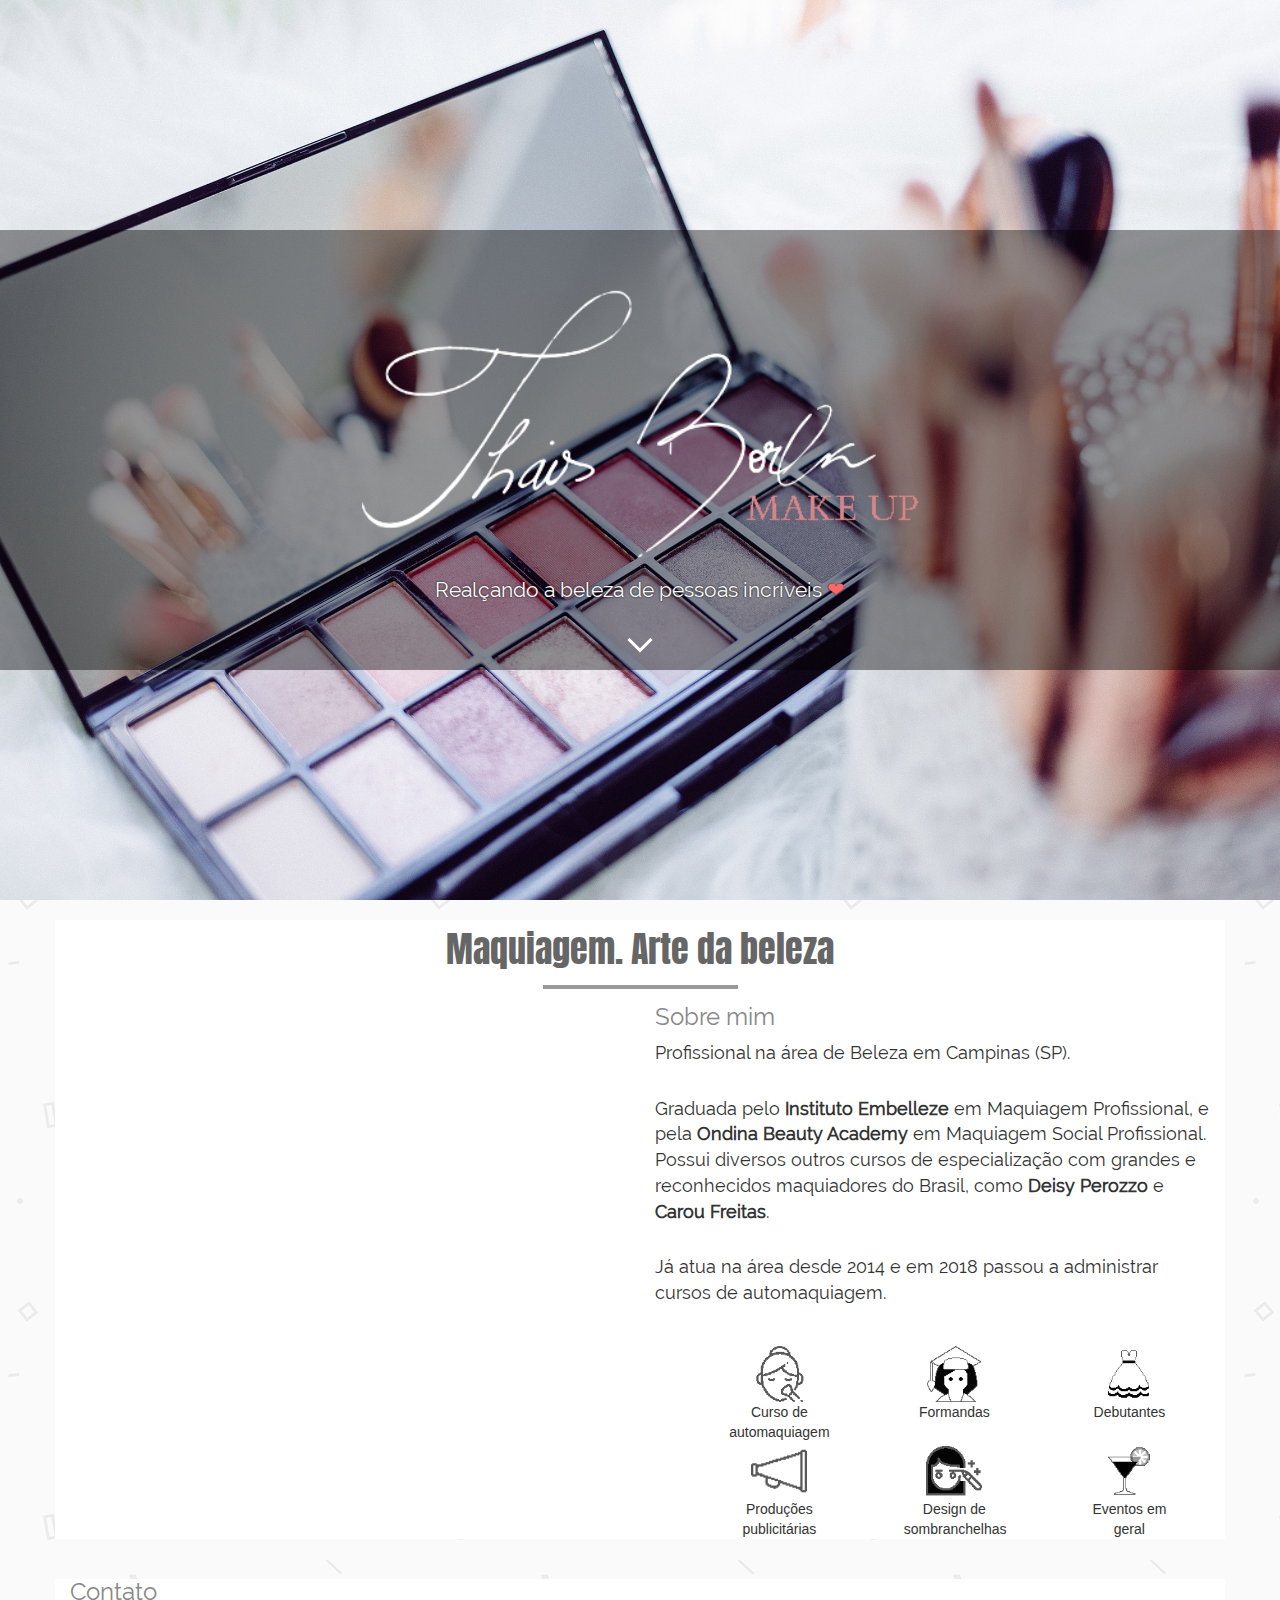
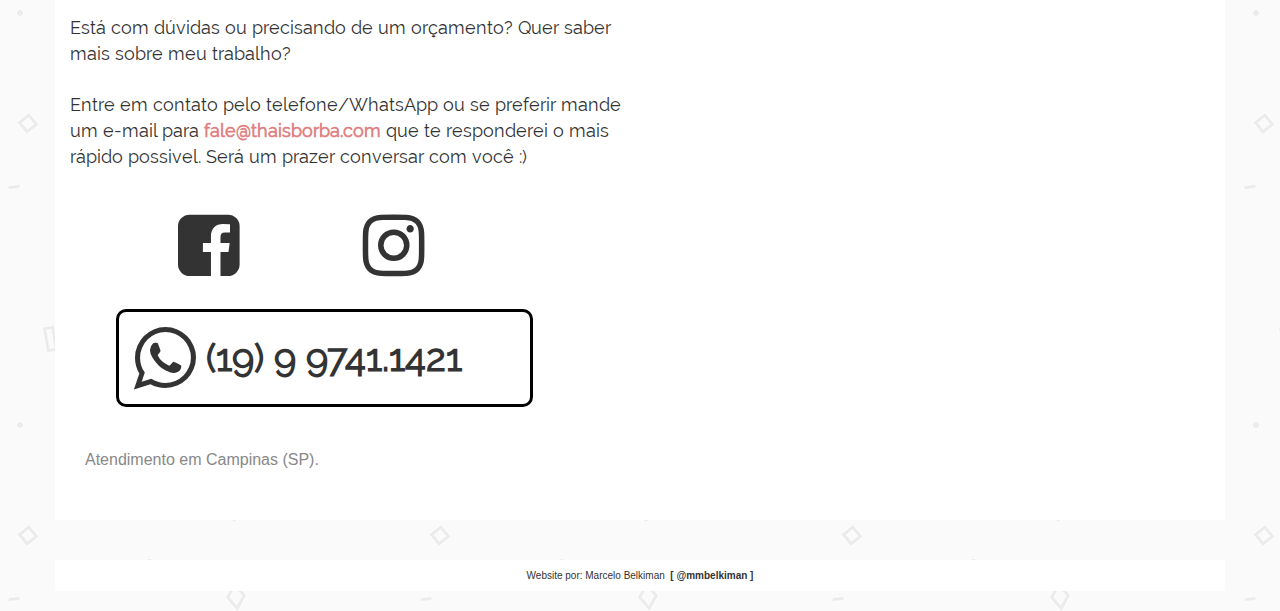
==== index.html @ b633aafc "update links" ====
<!DOCTYPE html>
<html>

<head>
    <title>Thais Borba Maquiadora Campinas</title>
    <meta charset="utf-8">
    <meta name="viewport" content="width=device-width, initial-scale=1">
    <meta name="description" content="Maquiadora profissional na região de Campinas(SP). Maquiagem de formandos, debutantes, publicidade, artísticas, festas">
    <meta name="keywords" content="Maquiagem, Maquiadora,Campinas,noivas, formandos, debutantes, publicidade, artísticas, festas, cinema, teatro, São Paulo, RMC">
    <meta name="robots" content="index, follow">
    <meta property='og:title' content='>Thais Borba Maquiadora Campinas' />
    <meta property='og:description' content='Maquiadora profissional na região de Campinas(SP). Maquiagem de formandos, debutantes, publicidade, artísticas, festas'>
    <meta property='og:url' content='http://thaisborba.com' />
    <meta property='og:image' content='http://thaisborba.com/logo-small.png' />
    <meta property='og:type' content='website' />
    <meta property='og:site_name' content='Thais Borba Maquiadora Campinas' />
    <meta property="fb:app_id" content="117677852180844" />
    <meta name="theme-color" content="#e08283">

    <!-- JS -->
    <script type="text/javascript" src="js/jquery.min.js"></script>
    <script type="text/javascript" src="js/bootstrap.min.js"></script>
    <script type="text/javascript" src="js/control-cookies.js"></script>
    <script type="text/javascript" src="js/language.js"></script>
    <script type="text/javascript" src="js/my.js"></script>
    <script type="text/javascript" src="js/analytics.js"></script>
    <script src="https://cdn.lightwidget.com/widgets/lightwidget.js"></script>

    <!-- CSS -->
    <link href="css/pingendo.css" rel="stylesheet" type="text/css">
    <link href="css/font-awesome.min.css" rel="stylesheet" type="text/css">
    <link href="css/bootstrap.min.css" rel="stylesheet" type="text/css">
    <link href="css/my.css" rel="stylesheet" type="text/css">

    <!-- ICO -->
    <link rel="icon" type="image/png" href="ico.png" />

</head>

<body style="background-image: url(background.png)">
    <!-- COVER -->
    <div class="cover">
        <!-- COVER-IMAGE -->
        <div class="cover-image" style="background-image: url(cover.jpg);"></div>
        <div class="container-fluid" id="cover-top-container">
            <div class="row" id="cover-top-title">

                <h1 style="position: absolute; opacity: 0;">Thais Borba Maquiadora / Maquiagem profissional Campinas -
                    SP</h1>

                <!-- DESKTOP MODE -->
                <div class="col-md-12 hidden-sm hidden-xs text-center">
                    <img src="logo.png" height="320px" />
                    <p class="text-inverse">
                        <span id="cover-subtitle" class="cover-subtitle"></span> <span id="cover-heart" class="cover-heart"></span>
                    </p>
                    <div>
                        <img class="scroll-image" src="scroll.png" height="50px" />
                    </div>
                </div>

                <!-- MOBILE MODE -->
                <div class="col-sm-12 col-xm-12 hidden-md hidden-lg hidden-xl text-center" style="padding:0px">
                    <img src="logo-small.png" height="150px" />
                    <p class="text-inverse">
                        <span id="cover-subtitle-sm" class="cover-subtitle"></span> <span id="cover-heart-sm" class="cover-heart"></span>
                    </p>
                    <div>
                        <img class="scroll-image" src="scroll.png" height="50px" />
                    </div>
                </div>

            </div>
        </div>
    </div>
    <!-- END: COVER -->

    <!-- About -->
    <div class="section">
        <div class="container">
            <div class="row">
                <div class="col-md-12 text-center">
                    <h2 id="about-title"></h2>
                </div>
                <div class="col-md-5 "> </div>
                <div class="col-md-2 separator"> </div>

            </div>
            <div class="row">
                <div class="col-md-6">
                    <!--Instagram timeline -->
                    <iframe src="http://lightwidget.com/widgets/2fa28942802a57b2a730a4b574326d39.html" scrolling="no"
                        allowtransparency="true" class="lightwidget-widget" style="width:100%;border:0;overflow:hidden;"></iframe>
                </div>
                <div class="col-md-6">
                    <h3 id="about-subtitle"></h3>
                    <p class="about-content" id="about-content-1"></p>
                    </br>
                    <p class="about-content" id="about-content-2"></p>
                    </br>
                    <p class="about-content" id="about-content-3"></p>
                    <p class="about-content" id="about-content-4"></p>

                    <div class="icons-services col-md-12 col-xs-12 text-center" style="padding-top:30px;">
                        <div class="col-md-1  hidden-sm" col-xs-1></div>
                        <div class="col-md-3 col-xs-6">
                            <img src="icon-education.png" height="56px" />
                            </br> Curso de automaquiagem
                        </div>

                        <div class="col-md-1  hidden-sm"></div>
                        <div class="col-md-3 col-xs-6">
                            <img src="icon-student.png" height="56px" />
                            </br> Formandas
                        </div>

                        <div class="col-md-12 hidden-md hidden-lg hidden-xl" style="color:white; padding: 20px">.</div>

                        <div class="col-md-1  hidden-sm"></div>
                        <div class="col-md-3 col-xs-6">
                            <img src="icon-teen.png" height="56px" />
                            </br> Debutantes
                        </div>

                        <div class="col-md-12  hidden-xs hidden-sm"></div>

                        <div class="col-md-1  hidden-sm"></div>
                        <div class="col-md-3 col-xs-6">
                            <img src="icon-ads.png" height="56px" />
                            </br> Produções publicitárias
                        </div>

                        <div class="col-md-12 hidden-md hidden-lg hidden-xl" style="color:white; padding: 20px">.</div>

                        <div class="col-md-1  hidden-sm"></div>
                        <div class="col-md-3 col-xs-6">
                            <img src="icon-eyebrows.png" height="56px" />
                            </br> Design de sombranchelhas
                        </div>

                        <div class="col-md-1  hidden-sm"></div>
                        <div class="col-md-3 col-xs-6">
                            <img src="icon-event.png" height="56px" />
                            </br> Eventos em geral
                        </div>
                    </div>
                </div>
            </div>
        </div>
    </div>
    <!-- END: About -->

    <!-- CONTACT -->
    <div class="section">
        <div class="container">
            <div class="row">
                <div class="col-md-12">
                    <h3 id="contact-title"></h3>
                </div>
            </div>
            <div class="row">
                <div class="contact-content col-md-6">
                    <p>
                        <span id="contact-content-1"></span>
                        </br>
                        </br>
                        <span id="contact-content-2"></span>
                        <a href="mailto:fale@thaisborba.com" target="_blank">
                            <span id="contact-mail">fale@thaisborba.com</span>
                        </a>
                        <span id="contact-content-3"></span>

                    </p>

                    <div id="contact-span-1">
                        <div class="col-md-1 hidden-sm hidden-xs"></div>
                        <div class="col-xs-4 text-center">
                            <a href="https://www.facebook.com/studiothaisborba/" target="_blank"><i class="fa fa-4x fa-facebook-square "></i></a>
                        </div>
                        <div class="col-xs-4 text-center">
                            <a href="https://www.instagram.com/studiothaisborba/" target="_blank"><i class="fa fa-4x fa-instagram  "></i></a>
                        </div>
                        <div class="col-xs-2 text-center"></div>
                    </div>

                    <div id="contact-span-2">
                        <div class="col-md-1 hidden-sm hidden-xs"></div>
                        <a href="tel:+5519997411421" target="_blank" class="col-lg-9 col-md-10 col-sm-7 col-xs-12 contact-container">
                            <i class="fa fa-4x fa-whatsapp"></i>
                            <span id="contact-tel">&nbsp;(19) 9 9741.1421</span>
                        </a>
                    </div>

                    <div id="contact-span-3">
                        <a href="https://wa.me/+5519997411421" target="_blank" id="container-tel" class="col-lg-9 col-md-10 col-sm-7 col-xs-12 contact-container">
                            <i class="fa fa-4x fa-whatsapp"></i>
                            <span id="whatsapp-button">&nbsp;Enviar Mensagem</span>
                        </a>
                    </div>

                    <div id="contact-region" class="col-xs-12">
                        Atendimento em Campinas (SP).
                    </div>
                </div>

                <!--Facebook timeline -->
                <div class="col-md-6 text-center">
                    <iframe id="facebook-frame" src="https://www.facebook.com/plugins/page.php?href=https%3A%2F%2Fwww.facebook.com%2Fthaisborbamakeup%2F&tabs=timeline&width=460&height=500&small_header=true&adapt_container_width=true&hide_cover=false&show_facepile=true&appId=117677852180844"
                        width="100%" height="500" style="border:none;overflow:hidden" scrolling="no" frameborder="0"
                        allowTransparency="true">
                    </iframe>
                </div>

            </div>
        </div>
    </div>
    <!--END: CONTACT -->
</body>

<footer>
    <div class="section">
        <div class="container">
            <div class="row">
                <div class="col-md-12">
                    <h6 class="text-center">
                        Website por: Marcelo Belkiman
                        <a href="http://mmbelkiman.github.io" target="_blank">
                            <span style="font-weight: bold">&nbsp;[ @mmbelkiman ]</span>
                        </a>
                    </h6>
                </div>
            </div>
        </div>
    </div>
</footer>

</html>
---- css/pingendo.css ----
@import url('https://fonts.googleapis.com/css?family=Lato|Lato');

/*!
 * Default theme for Pingendo 
 * Homepage: http://pingendo.com  
 * Copyright 2015 Pingendo 
 * Licensed under MIT 
 * Based on Bootstrap v3.3.4
*/


/* Add custom CSS classes here 
 * 
 * img {
 *   box-shadow : 0px 0px 10px black !important;
 * }
*/


/*! normalize.css v3.0.2 | MIT License | git.io/normalize */

html {
    font-family: sans-serif;
    -ms-text-size-adjust: 100%;
    -webkit-text-size-adjust: 100%;
}

body {
    margin: 0;
}

article,
aside,
details,
figcaption,
figure,
footer,
header,
hgroup,
main,
menu,
nav,
section,
summary {
    display: block;
}

audio,
canvas,
progress,
video {
    display: inline-block;
    vertical-align: baseline;
}

audio:not([controls]) {
    display: none;
    height: 0;
}

[hidden],
template {
    display: none;
}

a {
    background-color: transparent;
}

a:active,
a:hover {
    outline: 0;
}

abbr[title] {
    border-bottom: 1px dotted;
}

b,
strong {
    font-weight: bold;
}

dfn {
    font-style: italic;
}

h1 {
    font-size: 2em;
    margin: 0.67em 0;
}

mark {
    background: #ff0;
    color: #000;
}

small {
    font-size: 80%;
}

sub,
sup {
    font-size: 75%;
    line-height: 0;
    position: relative;
    vertical-align: baseline;
}

sup {
    top: -0.5em;
}

sub {
    bottom: -0.25em;
}

img {
    border: 0;
}

svg:not(:root) {
    overflow: hidden;
}

figure {
    margin: 1em 40px;
}

hr {
    -moz-box-sizing: content-box;
    box-sizing: content-box;
    height: 0;
}

pre {
    overflow: auto;
}

code,
kbd,
pre,
samp {
    font-family: monospace, monospace;
    font-size: 1em;
}

button,
input,
optgroup,
select,
textarea {
    color: inherit;
    font: inherit;
    margin: 0;
}

button {
    overflow: visible;
}

button,
select {
    text-transform: none;
}

button,
html input[type="button"],
input[type="reset"],
input[type="submit"] {
    -webkit-appearance: button;
    cursor: pointer;
}

button[disabled],
html input[disabled] {
    cursor: default;
}

button::-moz-focus-inner,
input::-moz-focus-inner {
    border: 0;
    padding: 0;
}

input {
    line-height: normal;
}

input[type="checkbox"],
input[type="radio"] {
    box-sizing: border-box;
    padding: 0;
}

input[type="number"]::-webkit-inner-spin-button,
input[type="number"]::-webkit-outer-spin-button {
    height: auto;
}

input[type="search"] {
    -webkit-appearance: textfield;
    -moz-box-sizing: content-box;
    -webkit-box-sizing: content-box;
    box-sizing: content-box;
}

input[type="search"]::-webkit-search-cancel-button,
input[type="search"]::-webkit-search-decoration {
    -webkit-appearance: none;
}

fieldset {
    border: 1px solid #c0c0c0;
    margin: 0 2px;
    padding: 0.35em 0.625em 0.75em;
}

legend {
    border: 0;
    padding: 0;
}

textarea {
    overflow: auto;
}

optgroup {
    font-weight: bold;
}

table {
    border-collapse: collapse;
    border-spacing: 0;
}

td,
th {
    padding: 0;
}


/*! Source: https://github.com/h5bp/html5-boilerplate/blob/master/src/css/main.css */

@media print {
    *,
    *:before,
    *:after {
        background: transparent !important;
        color: #000 !important;
        box-shadow: none !important;
        text-shadow: none !important;
    }
    a,
    a:visited {
        text-decoration: underline;
    }
    a[href]:after {
        content: " (" attr(href) ")";
    }
    abbr[title]:after {
        content: " (" attr(title) ")";
    }
    a[href^="#"]:after,
    a[href^="javascript:"]:after {
        content: "";
    }
    pre,
    blockquote {
        border: 1px solid #999;
        page-break-inside: avoid;
    }
    thead {
        display: table-header-group;
    }
    tr,
    img {
        page-break-inside: avoid;
    }
    img {
        max-width: 100% !important;
    }
    p,
    h2,
    h3 {
        orphans: 3;
        widows: 3;
    }
    h2,
    h3 {
        page-break-after: avoid;
    }
    select {
        background: #fff !important;
    }
    .navbar {
        display: none;
    }
    .btn>.caret,
    .dropup>.btn>.caret {
        border-top-color: #000 !important;
    }
    .label {
        border: 1px solid #000;
    }
    .table {
        border-collapse: collapse !important;
    }
    .table td,
    .table th {
        background-color: #fff !important;
    }
    .table-bordered th,
    .table-bordered td {
        border: 1px solid #ddd !important;
    }
}

@font-face {
    font-family: 'Glyphicons Halflings';
    src: url('../fonts/glyphicons-halflings-regular.eot');
    src: url('../fonts/glyphicons-halflings-regular.eot?#iefix') format('embedded-opentype'), url('../fonts/glyphicons-halflings-regular.woff2') format('woff2'), url('../fonts/glyphicons-halflings-regular.woff') format('woff'), url('../fonts/glyphicons-halflings-regular.ttf') format('truetype'), url('../fonts/glyphicons-halflings-regular.svg#glyphicons_halflingsregular') format('svg');
}

.glyphicon {
    position: relative;
    top: 1px;
    display: inline-block;
    font-family: 'Glyphicons Halflings';
    font-style: normal;
    font-weight: normal;
    line-height: 1;
    -webkit-font-smoothing: antialiased;
    -moz-osx-font-smoothing: grayscale;
}

.glyphicon-asterisk:before {
    content: "\2a";
}

.glyphicon-plus:before {
    content: "\2b";
}

.glyphicon-euro:before,
.glyphicon-eur:before {
    content: "\20ac";
}

.glyphicon-minus:before {
    content: "\2212";
}

.glyphicon-cloud:before {
    content: "\2601";
}

.glyphicon-envelope:before {
    content: "\2709";
}

.glyphicon-pencil:before {
    content: "\270f";
}

.glyphicon-glass:before {
    content: "\e001";
}

.glyphicon-music:before {
    content: "\e002";
}

.glyphicon-search:before {
    content: "\e003";
}

.glyphicon-heart:before {
    content: "\e005";
}

.glyphicon-star:before {
    content: "\e006";
}

.glyphicon-star-empty:before {
    content: "\e007";
}

.glyphicon-user:before {
    content: "\e008";
}

.glyphicon-film:before {
    content: "\e009";
}

.glyphicon-th-large:before {
    content: "\e010";
}

.glyphicon-th:before {
    content: "\e011";
}

.glyphicon-th-list:before {
    content: "\e012";
}

.glyphicon-ok:before {
    content: "\e013";
}

.glyphicon-remove:before {
    content: "\e014";
}

.glyphicon-zoom-in:before {
    content: "\e015";
}

.glyphicon-zoom-out:before {
    content: "\e016";
}

.glyphicon-off:before {
    content: "\e017";
}

.glyphicon-signal:before {
    content: "\e018";
}

.glyphicon-cog:before {
    content: "\e019";
}

.glyphicon-trash:before {
    content: "\e020";
}

.glyphicon-home:before {
    content: "\e021";
}

.glyphicon-file:before {
    content: "\e022";
}

.glyphicon-time:before {
    content: "\e023";
}

.glyphicon-road:before {
    content: "\e024";
}

.glyphicon-download-alt:before {
    content: "\e025";
}

.glyphicon-download:before {
    content: "\e026";
}

.glyphicon-upload:before {
    content: "\e027";
}

.glyphicon-inbox:before {
    content: "\e028";
}

.glyphicon-play-circle:before {
    content: "\e029";
}

.glyphicon-repeat:before {
    content: "\e030";
}

.glyphicon-refresh:before {
    content: "\e031";
}

.glyphicon-list-alt:before {
    content: "\e032";
}

.glyphicon-lock:before {
    content: "\e033";
}

.glyphicon-flag:before {
    content: "\e034";
}

.glyphicon-headphones:before {
    content: "\e035";
}

.glyphicon-volume-off:before {
    content: "\e036";
}

.glyphicon-volume-down:before {
    content: "\e037";
}

.glyphicon-volume-up:before {
    content: "\e038";
}

.glyphicon-qrcode:before {
    content: "\e039";
}

.glyphicon-barcode:before {
    content: "\e040";
}

.glyphicon-tag:before {
    content: "\e041";
}

.glyphicon-tags:before {
    content: "\e042";
}

.glyphicon-book:before {
    content: "\e043";
}

.glyphicon-bookmark:before {
    content: "\e044";
}

.glyphicon-print:before {
    content: "\e045";
}

.glyphicon-camera:before {
    content: "\e046";
}

.glyphicon-font:before {
    content: "\e047";
}

.glyphicon-bold:before {
    content: "\e048";
}

.glyphicon-italic:before {
    content: "\e049";
}

.glyphicon-text-height:before {
    content: "\e050";
}

.glyphicon-text-width:before {
    content: "\e051";
}

.glyphicon-align-left:before {
    content: "\e052";
}

.glyphicon-align-center:before {
    content: "\e053";
}

.glyphicon-align-right:before {
    content: "\e054";
}

.glyphicon-align-justify:before {
    content: "\e055";
}

.glyphicon-list:before {
    content: "\e056";
}

.glyphicon-indent-left:before {
    content: "\e057";
}

.glyphicon-indent-right:before {
    content: "\e058";
}

.glyphicon-facetime-video:before {
    content: "\e059";
}

.glyphicon-picture:before {
    content: "\e060";
}

.glyphicon-map-marker:before {
    content: "\e062";
}

.glyphicon-adjust:before {
    content: "\e063";
}

.glyphicon-tint:before {
    content: "\e064";
}

.glyphicon-edit:before {
    content: "\e065";
}

.glyphicon-share:before {
    content: "\e066";
}

.glyphicon-check:before {
    content: "\e067";
}

.glyphicon-move:before {
    content: "\e068";
}

.glyphicon-step-backward:before {
    content: "\e069";
}

.glyphicon-fast-backward:before {
    content: "\e070";
}

.glyphicon-backward:before {
    content: "\e071";
}

.glyphicon-play:before {
    content: "\e072";
}

.glyphicon-pause:before {
    content: "\e073";
}

.glyphicon-stop:before {
    content: "\e074";
}

.glyphicon-forward:before {
    content: "\e075";
}

.glyphicon-fast-forward:before {
    content: "\e076";
}

.glyphicon-step-forward:before {
    content: "\e077";
}

.glyphicon-eject:before {
    content: "\e078";
}

.glyphicon-chevron-left:before {
    content: "\e079";
}

.glyphicon-chevron-right:before {
    content: "\e080";
}

.glyphicon-plus-sign:before {
    content: "\e081";
}

.glyphicon-minus-sign:before {
    content: "\e082";
}

.glyphicon-remove-sign:before {
    content: "\e083";
}

.glyphicon-ok-sign:before {
    content: "\e084";
}

.glyphicon-question-sign:before {
    content: "\e085";
}

.glyphicon-info-sign:before {
    content: "\e086";
}

.glyphicon-screenshot:before {
    content: "\e087";
}

.glyphicon-remove-circle:before {
    content: "\e088";
}

.glyphicon-ok-circle:before {
    content: "\e089";
}

.glyphicon-ban-circle:before {
    content: "\e090";
}

.glyphicon-arrow-left:before {
    content: "\e091";
}

.glyphicon-arrow-right:before {
    content: "\e092";
}

.glyphicon-arrow-up:before {
    content: "\e093";
}

.glyphicon-arrow-down:before {
    content: "\e094";
}

.glyphicon-share-alt:before {
    content: "\e095";
}

.glyphicon-resize-full:before {
    content: "\e096";
}

.glyphicon-resize-small:before {
    content: "\e097";
}

.glyphicon-exclamation-sign:before {
    content: "\e101";
}

.glyphicon-gift:before {
    content: "\e102";
}

.glyphicon-leaf:before {
    content: "\e103";
}

.glyphicon-fire:before {
    content: "\e104";
}

.glyphicon-eye-open:before {
    content: "\e105";
}

.glyphicon-eye-close:before {
    content: "\e106";
}

.glyphicon-warning-sign:before {
    content: "\e107";
}

.glyphicon-plane:before {
    content: "\e108";
}

.glyphicon-calendar:before {
    content: "\e109";
}

.glyphicon-random:before {
    content: "\e110";
}

.glyphicon-comment:before {
    content: "\e111";
}

.glyphicon-magnet:before {
    content: "\e112";
}

.glyphicon-chevron-up:before {
    content: "\e113";
}

.glyphicon-chevron-down:before {
    content: "\e114";
}

.glyphicon-retweet:before {
    content: "\e115";
}

.glyphicon-shopping-cart:before {
    content: "\e116";
}

.glyphicon-folder-close:before {
    content: "\e117";
}

.glyphicon-folder-open:before {
    content: "\e118";
}

.glyphicon-resize-vertical:before {
    content: "\e119";
}

.glyphicon-resize-horizontal:before {
    content: "\e120";
}

.glyphicon-hdd:before {
    content: "\e121";
}

.glyphicon-bullhorn:before {
    content: "\e122";
}

.glyphicon-bell:before {
    content: "\e123";
}

.glyphicon-certificate:before {
    content: "\e124";
}

.glyphicon-thumbs-up:before {
    content: "\e125";
}

.glyphicon-thumbs-down:before {
    content: "\e126";
}

.glyphicon-hand-right:before {
    content: "\e127";
}

.glyphicon-hand-left:before {
    content: "\e128";
}

.glyphicon-hand-up:before {
    content: "\e129";
}

.glyphicon-hand-down:before {
    content: "\e130";
}

.glyphicon-circle-arrow-right:before {
    content: "\e131";
}

.glyphicon-circle-arrow-left:before {
    content: "\e132";
}

.glyphicon-circle-arrow-up:before {
    content: "\e133";
}

.glyphicon-circle-arrow-down:before {
    content: "\e134";
}

.glyphicon-globe:before {
    content: "\e135";
}

.glyphicon-wrench:before {
    content: "\e136";
}

.glyphicon-tasks:before {
    content: "\e137";
}

.glyphicon-filter:before {
    content: "\e138";
}

.glyphicon-briefcase:before {
    content: "\e139";
}

.glyphicon-fullscreen:before {
    content: "\e140";
}

.glyphicon-dashboard:before {
    content: "\e141";
}

.glyphicon-paperclip:before {
    content: "\e142";
}

.glyphicon-heart-empty:before {
    content: "\e143";
}

.glyphicon-link:before {
    content: "\e144";
}

.glyphicon-phone:before {
    content: "\e145";
}

.glyphicon-pushpin:before {
    content: "\e146";
}

.glyphicon-usd:before {
    content: "\e148";
}

.glyphicon-gbp:before {
    content: "\e149";
}

.glyphicon-sort:before {
    content: "\e150";
}

.glyphicon-sort-by-alphabet:before {
    content: "\e151";
}

.glyphicon-sort-by-alphabet-alt:before {
    content: "\e152";
}

.glyphicon-sort-by-order:before {
    content: "\e153";
}

.glyphicon-sort-by-order-alt:before {
    content: "\e154";
}

.glyphicon-sort-by-attributes:before {
    content: "\e155";
}

.glyphicon-sort-by-attributes-alt:before {
    content: "\e156";
}

.glyphicon-unchecked:before {
    content: "\e157";
}

.glyphicon-expand:before {
    content: "\e158";
}

.glyphicon-collapse-down:before {
    content: "\e159";
}

.glyphicon-collapse-up:before {
    content: "\e160";
}

.glyphicon-log-in:before {
    content: "\e161";
}

.glyphicon-flash:before {
    content: "\e162";
}

.glyphicon-log-out:before {
    content: "\e163";
}

.glyphicon-new-window:before {
    content: "\e164";
}

.glyphicon-record:before {
    content: "\e165";
}

.glyphicon-save:before {
    content: "\e166";
}

.glyphicon-open:before {
    content: "\e167";
}

.glyphicon-saved:before {
    content: "\e168";
}

.glyphicon-import:before {
    content: "\e169";
}

.glyphicon-export:before {
    content: "\e170";
}

.glyphicon-send:before {
    content: "\e171";
}

.glyphicon-floppy-disk:before {
    content: "\e172";
}

.glyphicon-floppy-saved:before {
    content: "\e173";
}

.glyphicon-floppy-remove:before {
    content: "\e174";
}

.glyphicon-floppy-save:before {
    content: "\e175";
}

.glyphicon-floppy-open:before {
    content: "\e176";
}

.glyphicon-credit-card:before {
    content: "\e177";
}

.glyphicon-transfer:before {
    content: "\e178";
}

.glyphicon-cutlery:before {
    content: "\e179";
}

.glyphicon-header:before {
    content: "\e180";
}

.glyphicon-compressed:before {
    content: "\e181";
}

.glyphicon-earphone:before {
    content: "\e182";
}

.glyphicon-phone-alt:before {
    content: "\e183";
}

.glyphicon-tower:before {
    content: "\e184";
}

.glyphicon-stats:before {
    content: "\e185";
}

.glyphicon-sd-video:before {
    content: "\e186";
}

.glyphicon-hd-video:before {
    content: "\e187";
}

.glyphicon-subtitles:before {
    content: "\e188";
}

.glyphicon-sound-stereo:before {
    content: "\e189";
}

.glyphicon-sound-dolby:before {
    content: "\e190";
}

.glyphicon-sound-5-1:before {
    content: "\e191";
}

.glyphicon-sound-6-1:before {
    content: "\e192";
}

.glyphicon-sound-7-1:before {
    content: "\e193";
}

.glyphicon-copyright-mark:before {
    content: "\e194";
}

.glyphicon-registration-mark:before {
    content: "\e195";
}

.glyphicon-cloud-download:before {
    content: "\e197";
}

.glyphicon-cloud-upload:before {
    content: "\e198";
}

.glyphicon-tree-conifer:before {
    content: "\e199";
}

.glyphicon-tree-deciduous:before {
    content: "\e200";
}

.glyphicon-cd:before {
    content: "\e201";
}

.glyphicon-save-file:before {
    content: "\e202";
}

.glyphicon-open-file:before {
    content: "\e203";
}

.glyphicon-level-up:before {
    content: "\e204";
}

.glyphicon-copy:before {
    content: "\e205";
}

.glyphicon-paste:before {
    content: "\e206";
}

.glyphicon-alert:before {
    content: "\e209";
}

.glyphicon-equalizer:before {
    content: "\e210";
}

.glyphicon-king:before {
    content: "\e211";
}

.glyphicon-queen:before {
    content: "\e212";
}

.glyphicon-pawn:before {
    content: "\e213";
}

.glyphicon-bishop:before {
    content: "\e214";
}

.glyphicon-knight:before {
    content: "\e215";
}

.glyphicon-baby-formula:before {
    content: "\e216";
}

.glyphicon-tent:before {
    content: "\26fa";
}

.glyphicon-blackboard:before {
    content: "\e218";
}

.glyphicon-bed:before {
    content: "\e219";
}

.glyphicon-apple:before {
    content: "\f8ff";
}

.glyphicon-erase:before {
    content: "\e221";
}

.glyphicon-hourglass:before {
    content: "\231b";
}

.glyphicon-lamp:before {
    content: "\e223";
}

.glyphicon-duplicate:before {
    content: "\e224";
}

.glyphicon-piggy-bank:before {
    content: "\e225";
}

.glyphicon-scissors:before {
    content: "\e226";
}

.glyphicon-bitcoin:before {
    content: "\e227";
}

.glyphicon-btc:before {
    content: "\e227";
}

.glyphicon-xbt:before {
    content: "\e227";
}

.glyphicon-yen:before {
    content: "\00a5";
}

.glyphicon-jpy:before {
    content: "\00a5";
}

.glyphicon-ruble:before {
    content: "\20bd";
}

.glyphicon-rub:before {
    content: "\20bd";
}

.glyphicon-scale:before {
    content: "\e230";
}

.glyphicon-ice-lolly:before {
    content: "\e231";
}

.glyphicon-ice-lolly-tasted:before {
    content: "\e232";
}

.glyphicon-education:before {
    content: "\e233";
}

.glyphicon-option-horizontal:before {
    content: "\e234";
}

.glyphicon-option-vertical:before {
    content: "\e235";
}

.glyphicon-menu-hamburger:before {
    content: "\e236";
}

.glyphicon-modal-window:before {
    content: "\e237";
}

.glyphicon-oil:before {
    content: "\e238";
}

.glyphicon-grain:before {
    content: "\e239";
}

.glyphicon-sunglasses:before {
    content: "\e240";
}

.glyphicon-text-size:before {
    content: "\e241";
}

.glyphicon-text-color:before {
    content: "\e242";
}

.glyphicon-text-background:before {
    content: "\e243";
}

.glyphicon-object-align-top:before {
    content: "\e244";
}

.glyphicon-object-align-bottom:before {
    content: "\e245";
}

.glyphicon-object-align-horizontal:before {
    content: "\e246";
}

.glyphicon-object-align-left:before {
    content: "\e247";
}

.glyphicon-object-align-vertical:before {
    content: "\e248";
}

.glyphicon-object-align-right:before {
    content: "\e249";
}

.glyphicon-triangle-right:before {
    content: "\e250";
}

.glyphicon-triangle-left:before {
    content: "\e251";
}

.glyphicon-triangle-bottom:before {
    content: "\e252";
}

.glyphicon-triangle-top:before {
    content: "\e253";
}

.glyphicon-console:before {
    content: "\e254";
}

.glyphicon-superscript:before {
    content: "\e255";
}

.glyphicon-subscript:before {
    content: "\e256";
}

.glyphicon-menu-left:before {
    content: "\e257";
}

.glyphicon-menu-right:before {
    content: "\e258";
}

.glyphicon-menu-down:before {
    content: "\e259";
}

.glyphicon-menu-up:before {
    content: "\e260";
}

* {
    -webkit-box-sizing: border-box;
    -moz-box-sizing: border-box;
    box-sizing: border-box;
}

*:before,
*:after {
    -webkit-box-sizing: border-box;
    -moz-box-sizing: border-box;
    box-sizing: border-box;
}

html {
    font-size: 10px;
    -webkit-tap-highlight-color: rgba(0, 0, 0, 0);
}

body {
    font-family: Lato;
    font-size: 14px;
    line-height: 1.42857143;
    color: #000000;
    background-color: #ffffff;
}

input,
button,
select,
textarea {
    font-family: inherit;
    font-size: inherit;
    line-height: inherit;
}

a {
    color: #337cbb;
    text-decoration: none;
}

a:hover,
a:focus {
    color: #23547f;
    text-decoration: underline;
}

a:focus {
    outline: thin dotted;
    outline: 5px auto -webkit-focus-ring-color;
    outline-offset: -2px;
}

figure {
    margin: 0;
}

img {
    vertical-align: middle;
}

.img-responsive,
.thumbnail>img,
.thumbnail a>img,
.carousel-inner>.item>img,
.carousel-inner>.item>a>img {
    display: block;
    max-width: 100%;
    height: auto;
}

.img-rounded {
    border-radius: 5px;
}

.img-thumbnail {
    padding: 4px;
    line-height: 1.42857143;
    background-color: #ffffff;
    border: 1px solid #dddddd;
    border-radius: 4px;
    -webkit-transition: all 0.2s ease-in-out;
    -o-transition: all 0.2s ease-in-out;
    transition: all 0.2s ease-in-out;
    display: inline-block;
    max-width: 100%;
    height: auto;
}

.img-circle {
    border-radius: 50%;
}

hr {
    margin-top: 20px;
    margin-bottom: 20px;
    border: 0;
    border-top: 1px solid #eeeeee;
}

.sr-only {
    position: absolute;
    width: 1px;
    height: 1px;
    margin: -1px;
    padding: 0;
    overflow: hidden;
    clip: rect(0, 0, 0, 0);
    border: 0;
}

.sr-only-focusable:active,
.sr-only-focusable:focus {
    position: static;
    width: auto;
    height: auto;
    margin: 0;
    overflow: visible;
    clip: auto;
}

[role="button"] {
    cursor: pointer;
}

h1,
h2,
h3,
h4,
h5,
h6,
.h1,
.h2,
.h3,
.h4,
.h5,
.h6 {
    font-family: Lato;
    font-weight: 500;
    line-height: 1.1;
    color: inherit;
}

h1 small,
h2 small,
h3 small,
h4 small,
h5 small,
h6 small,
.h1 small,
.h2 small,
.h3 small,
.h4 small,
.h5 small,
.h6 small,
h1 .small,
h2 .small,
h3 .small,
h4 .small,
h5 .small,
h6 .small,
.h1 .small,
.h2 .small,
.h3 .small,
.h4 .small,
.h5 .small,
.h6 .small {
    font-weight: normal;
    line-height: 1;
    color: #777777;
}

h1,
.h1,
h2,
.h2,
h3,
.h3 {
    margin-top: 20px;
    margin-bottom: 10px;
}

h1 small,
.h1 small,
h2 small,
.h2 small,
h3 small,
.h3 small,
h1 .small,
.h1 .small,
h2 .small,
.h2 .small,
h3 .small,
.h3 .small {
    font-size: 65%;
}

h4,
.h4,
h5,
.h5,
h6,
.h6 {
    margin-top: 10px;
    margin-bottom: 10px;
}

h4 small,
.h4 small,
h5 small,
.h5 small,
h6 small,
.h6 small,
h4 .small,
.h4 .small,
h5 .small,
.h5 .small,
h6 .small,
.h6 .small {
    font-size: 75%;
}

h1,
.h1 {
    font-size: 36px;
}

h2,
.h2 {
    font-size: 30px;
}

h3,
.h3 {
    font-size: 24px;
}

h4,
.h4 {
    font-size: 18px;
}

h5,
.h5 {
    font-size: 14px;
}

h6,
.h6 {
    font-size: 12px;
}

p {
    margin: 0 0 10px;
}

.lead {
    margin-bottom: 20px;
    font-size: 16px;
    font-weight: 300;
    line-height: 1.4;
}

@media (min-width: 768px) {
    .lead {
        font-size: 21px;
    }
}

small,
.small {
    font-size: 85%;
}

mark,
.mark {
    background-color: #f8d9ac;
    padding: .2em;
}

.text-left {
    text-align: left;
}

.text-right {
    text-align: right;
}

.text-center {
    text-align: center;
}

.text-justify {
    text-align: justify;
}

.text-nowrap {
    white-space: nowrap;
}

.text-lowercase {
    text-transform: lowercase;
}

.text-uppercase {
    text-transform: uppercase;
}

.text-capitalize {
    text-transform: capitalize;
}

.text-muted {
    color: #777777;
}

.text-primary {
    color: #337cbb;
}

a.text-primary:hover {
    color: #286193;
}

.text-success {
    color: #5cb85c;
}

a.text-success:hover {
    color: #449d44;
}

.text-info {
    color: #5bc0de;
}

a.text-info:hover {
    color: #31b0d5;
}

.text-warning {
    color: #f0ad4e;
}

a.text-warning:hover {
    color: #ec971f;
}

.text-danger {
    color: #d9534f;
}

a.text-danger:hover {
    color: #c9302c;
}

.bg-primary {
    color: #fff;
    background-color: #337cbb;
}

a.bg-primary:hover {
    background-color: #286193;
}

.bg-success {
    background-color: #a3d7a3;
}

a.bg-success:hover {
    background-color: #80c780;
}

.bg-info {
    background-color: #b0e1ef;
}

a.bg-info:hover {
    background-color: #85d0e7;
}

.bg-warning {
    background-color: #f8d9ac;
}

a.bg-warning:hover {
    background-color: #f4c37d;
}

.bg-danger {
    background-color: #eba5a3;
}

a.bg-danger:hover {
    background-color: #e27c79;
}

.page-header {
    padding-bottom: 9px;
    margin: 40px 0 20px;
    border-bottom: 1px solid #eeeeee;
}

ul,
ol {
    margin-top: 0;
    margin-bottom: 10px;
}

ul ul,
ol ul,
ul ol,
ol ol {
    margin-bottom: 0;
}

.list-unstyled {
    padding-left: 0;
    list-style: none;
}

.list-inline {
    padding-left: 0;
    list-style: none;
    margin-left: -5px;
}

.list-inline>li {
    display: inline-block;
    padding-left: 5px;
    padding-right: 5px;
}

dl {
    margin-top: 0;
    margin-bottom: 20px;
}

dt,
dd {
    line-height: 1.42857143;
}

dt {
    font-weight: bold;
}

dd {
    margin-left: 0;
}

@media (min-width: 768px) {
    .dl-horizontal dt {
        float: left;
        width: 160px;
        clear: left;
        text-align: right;
        overflow: hidden;
        text-overflow: ellipsis;
        white-space: nowrap;
    }
    .dl-horizontal dd {
        margin-left: 180px;
    }
}

abbr[title],
abbr[data-original-title] {
    cursor: help;
    border-bottom: 1px dotted #777777;
}

.initialism {
    font-size: 90%;
    text-transform: uppercase;
}

blockquote {
    padding: 10px 20px;
    margin: 0 0 20px;
    font-size: 17.5px;
    border-left: 5px solid #eeeeee;
}

blockquote p:last-child,
blockquote ul:last-child,
blockquote ol:last-child {
    margin-bottom: 0;
}

blockquote footer,
blockquote small,
blockquote .small {
    display: block;
    font-size: 80%;
    line-height: 1.42857143;
    color: #777777;
}

blockquote footer:before,
blockquote small:before,
blockquote .small:before {
    content: '\2014 \00A0';
}

.blockquote-reverse,
blockquote.pull-right {
    padding-right: 15px;
    padding-left: 0;
    border-right: 5px solid #eeeeee;
    border-left: 0;
    text-align: right;
}

.blockquote-reverse footer:before,
blockquote.pull-right footer:before,
.blockquote-reverse small:before,
blockquote.pull-right small:before,
.blockquote-reverse .small:before,
blockquote.pull-right .small:before {
    content: '';
}

.blockquote-reverse footer:after,
blockquote.pull-right footer:after,
.blockquote-reverse small:after,
blockquote.pull-right small:after,
.blockquote-reverse .small:after,
blockquote.pull-right .small:after {
    content: '\00A0 \2014';
}

address {
    margin-bottom: 20px;
    font-style: normal;
    line-height: 1.42857143;
}

code,
kbd,
pre,
samp {
    font-family: Menlo, Monaco, Consolas, "Courier New", monospace;
}

code {
    padding: 2px 4px;
    font-size: 90%;
    color: #c7254e;
    background-color: #f9f2f4;
    border-radius: 4px;
}

kbd {
    padding: 2px 4px;
    font-size: 90%;
    color: #ffffff;
    background-color: #333333;
    border-radius: 2px;
    box-shadow: inset 0 -1px 0 rgba(0, 0, 0, 0.25);
}

kbd kbd {
    padding: 0;
    font-size: 100%;
    font-weight: bold;
    box-shadow: none;
}

pre {
    display: block;
    padding: 9.5px;
    margin: 0 0 10px;
    font-size: 13px;
    line-height: 1.42857143;
    word-break: break-all;
    word-wrap: break-word;
    color: #333333;
    background-color: #f5f5f5;
    border: 1px solid #cccccc;
    border-radius: 4px;
}

pre code {
    padding: 0;
    font-size: inherit;
    color: inherit;
    white-space: pre-wrap;
    background-color: transparent;
    border-radius: 0;
}

.pre-scrollable {
    max-height: 340px;
    overflow-y: scroll;
}

.container {
    margin-right: auto;
    margin-left: auto;
    padding-left: 15px;
    padding-right: 15px;
}

@media (min-width: 768px) {
    .container {
        width: 750px;
    }
}

@media (min-width: 992px) {
    .container {
        width: 970px;
    }
}

@media (min-width: 1200px) {
    .container {
        width: 1170px;
    }
}

.container-fluid {
    margin-right: auto;
    margin-left: auto;
    padding-left: 15px;
    padding-right: 15px;
}

.row {
    margin-left: -15px;
    margin-right: -15px;
}

.col-xs-1,
.col-sm-1,
.col-md-1,
.col-lg-1,
.col-xs-2,
.col-sm-2,
.col-md-2,
.col-lg-2,
.col-xs-3,
.col-sm-3,
.col-md-3,
.col-lg-3,
.col-xs-4,
.col-sm-4,
.col-md-4,
.col-lg-4,
.col-xs-5,
.col-sm-5,
.col-md-5,
.col-lg-5,
.col-xs-6,
.col-sm-6,
.col-md-6,
.col-lg-6,
.col-xs-7,
.col-sm-7,
.col-md-7,
.col-lg-7,
.col-xs-8,
.col-sm-8,
.col-md-8,
.col-lg-8,
.col-xs-9,
.col-sm-9,
.col-md-9,
.col-lg-9,
.col-xs-10,
.col-sm-10,
.col-md-10,
.col-lg-10,
.col-xs-11,
.col-sm-11,
.col-md-11,
.col-lg-11,
.col-xs-12,
.col-sm-12,
.col-md-12,
.col-lg-12 {
    position: relative;
    min-height: 1px;
    padding-left: 15px;
    padding-right: 15px;
}

.col-xs-1,
.col-xs-2,
.col-xs-3,
.col-xs-4,
.col-xs-5,
.col-xs-6,
.col-xs-7,
.col-xs-8,
.col-xs-9,
.col-xs-10,
.col-xs-11,
.col-xs-12 {
    float: left;
}

.col-xs-12 {
    width: 100%;
}

.col-xs-11 {
    width: 91.66666667%;
}

.col-xs-10 {
    width: 83.33333333%;
}

.col-xs-9 {
    width: 75%;
}

.col-xs-8 {
    width: 66.66666667%;
}

.col-xs-7 {
    width: 58.33333333%;
}

.col-xs-6 {
    width: 50%;
}

.col-xs-5 {
    width: 41.66666667%;
}

.col-xs-4 {
    width: 33.33333333%;
}

.col-xs-3 {
    width: 25%;
}

.col-xs-2 {
    width: 16.66666667%;
}

.col-xs-1 {
    width: 8.33333333%;
}

.col-xs-pull-12 {
    right: 100%;
}

.col-xs-pull-11 {
    right: 91.66666667%;
}

.col-xs-pull-10 {
    right: 83.33333333%;
}

.col-xs-pull-9 {
    right: 75%;
}

.col-xs-pull-8 {
    right: 66.66666667%;
}

.col-xs-pull-7 {
    right: 58.33333333%;
}

.col-xs-pull-6 {
    right: 50%;
}

.col-xs-pull-5 {
    right: 41.66666667%;
}

.col-xs-pull-4 {
    right: 33.33333333%;
}

.col-xs-pull-3 {
    right: 25%;
}

.col-xs-pull-2 {
    right: 16.66666667%;
}

.col-xs-pull-1 {
    right: 8.33333333%;
}

.col-xs-pull-0 {
    right: auto;
}

.col-xs-push-12 {
    left: 100%;
}

.col-xs-push-11 {
    left: 91.66666667%;
}

.col-xs-push-10 {
    left: 83.33333333%;
}

.col-xs-push-9 {
    left: 75%;
}

.col-xs-push-8 {
    left: 66.66666667%;
}

.col-xs-push-7 {
    left: 58.33333333%;
}

.col-xs-push-6 {
    left: 50%;
}

.col-xs-push-5 {
    left: 41.66666667%;
}

.col-xs-push-4 {
    left: 33.33333333%;
}

.col-xs-push-3 {
    left: 25%;
}

.col-xs-push-2 {
    left: 16.66666667%;
}

.col-xs-push-1 {
    left: 8.33333333%;
}

.col-xs-push-0 {
    left: auto;
}

.col-xs-offset-12 {
    margin-left: 100%;
}

.col-xs-offset-11 {
    margin-left: 91.66666667%;
}

.col-xs-offset-10 {
    margin-left: 83.33333333%;
}

.col-xs-offset-9 {
    margin-left: 75%;
}

.col-xs-offset-8 {
    margin-left: 66.66666667%;
}

.col-xs-offset-7 {
    margin-left: 58.33333333%;
}

.col-xs-offset-6 {
    margin-left: 50%;
}

.col-xs-offset-5 {
    margin-left: 41.66666667%;
}

.col-xs-offset-4 {
    margin-left: 33.33333333%;
}

.col-xs-offset-3 {
    margin-left: 25%;
}

.col-xs-offset-2 {
    margin-left: 16.66666667%;
}

.col-xs-offset-1 {
    margin-left: 8.33333333%;
}

.col-xs-offset-0 {
    margin-left: 0%;
}

@media (min-width: 768px) {
    .col-sm-1,
    .col-sm-2,
    .col-sm-3,
    .col-sm-4,
    .col-sm-5,
    .col-sm-6,
    .col-sm-7,
    .col-sm-8,
    .col-sm-9,
    .col-sm-10,
    .col-sm-11,
    .col-sm-12 {
        float: left;
    }
    .col-sm-12 {
        width: 100%;
    }
    .col-sm-11 {
        width: 91.66666667%;
    }
    .col-sm-10 {
        width: 83.33333333%;
    }
    .col-sm-9 {
        width: 75%;
    }
    .col-sm-8 {
        width: 66.66666667%;
    }
    .col-sm-7 {
        width: 58.33333333%;
    }
    .col-sm-6 {
        width: 50%;
    }
    .col-sm-5 {
        width: 41.66666667%;
    }
    .col-sm-4 {
        width: 33.33333333%;
    }
    .col-sm-3 {
        width: 25%;
    }
    .col-sm-2 {
        width: 16.66666667%;
    }
    .col-sm-1 {
        width: 8.33333333%;
    }
    .col-sm-pull-12 {
        right: 100%;
    }
    .col-sm-pull-11 {
        right: 91.66666667%;
    }
    .col-sm-pull-10 {
        right: 83.33333333%;
    }
    .col-sm-pull-9 {
        right: 75%;
    }
    .col-sm-pull-8 {
        right: 66.66666667%;
    }
    .col-sm-pull-7 {
        right: 58.33333333%;
    }
    .col-sm-pull-6 {
        right: 50%;
    }
    .col-sm-pull-5 {
        right: 41.66666667%;
    }
    .col-sm-pull-4 {
        right: 33.33333333%;
    }
    .col-sm-pull-3 {
        right: 25%;
    }
    .col-sm-pull-2 {
        right: 16.66666667%;
    }
    .col-sm-pull-1 {
        right: 8.33333333%;
    }
    .col-sm-pull-0 {
        right: auto;
    }
    .col-sm-push-12 {
        left: 100%;
    }
    .col-sm-push-11 {
        left: 91.66666667%;
    }
    .col-sm-push-10 {
        left: 83.33333333%;
    }
    .col-sm-push-9 {
        left: 75%;
    }
    .col-sm-push-8 {
        left: 66.66666667%;
    }
    .col-sm-push-7 {
        left: 58.33333333%;
    }
    .col-sm-push-6 {
        left: 50%;
    }
    .col-sm-push-5 {
        left: 41.66666667%;
    }
    .col-sm-push-4 {
        left: 33.33333333%;
    }
    .col-sm-push-3 {
        left: 25%;
    }
    .col-sm-push-2 {
        left: 16.66666667%;
    }
    .col-sm-push-1 {
        left: 8.33333333%;
    }
    .col-sm-push-0 {
        left: auto;
    }
    .col-sm-offset-12 {
        margin-left: 100%;
    }
    .col-sm-offset-11 {
        margin-left: 91.66666667%;
    }
    .col-sm-offset-10 {
        margin-left: 83.33333333%;
    }
    .col-sm-offset-9 {
        margin-left: 75%;
    }
    .col-sm-offset-8 {
        margin-left: 66.66666667%;
    }
    .col-sm-offset-7 {
        margin-left: 58.33333333%;
    }
    .col-sm-offset-6 {
        margin-left: 50%;
    }
    .col-sm-offset-5 {
        margin-left: 41.66666667%;
    }
    .col-sm-offset-4 {
        margin-left: 33.33333333%;
    }
    .col-sm-offset-3 {
        margin-left: 25%;
    }
    .col-sm-offset-2 {
        margin-left: 16.66666667%;
    }
    .col-sm-offset-1 {
        margin-left: 8.33333333%;
    }
    .col-sm-offset-0 {
        margin-left: 0%;
    }
}

@media (min-width: 992px) {
    .col-md-1,
    .col-md-2,
    .col-md-3,
    .col-md-4,
    .col-md-5,
    .col-md-6,
    .col-md-7,
    .col-md-8,
    .col-md-9,
    .col-md-10,
    .col-md-11,
    .col-md-12 {
        float: left;
    }
    .col-md-12 {
        width: 100%;
    }
    .col-md-11 {
        width: 91.66666667%;
    }
    .col-md-10 {
        width: 83.33333333%;
    }
    .col-md-9 {
        width: 75%;
    }
    .col-md-8 {
        width: 66.66666667%;
    }
    .col-md-7 {
        width: 58.33333333%;
    }
    .col-md-6 {
        width: 50%;
    }
    .col-md-5 {
        width: 41.66666667%;
    }
    .col-md-4 {
        width: 33.33333333%;
    }
    .col-md-3 {
        width: 25%;
    }
    .col-md-2 {
        width: 16.66666667%;
    }
    .col-md-1 {
        width: 8.33333333%;
    }
    .col-md-pull-12 {
        right: 100%;
    }
    .col-md-pull-11 {
        right: 91.66666667%;
    }
    .col-md-pull-10 {
        right: 83.33333333%;
    }
    .col-md-pull-9 {
        right: 75%;
    }
    .col-md-pull-8 {
        right: 66.66666667%;
    }
    .col-md-pull-7 {
        right: 58.33333333%;
    }
    .col-md-pull-6 {
        right: 50%;
    }
    .col-md-pull-5 {
        right: 41.66666667%;
    }
    .col-md-pull-4 {
        right: 33.33333333%;
    }
    .col-md-pull-3 {
        right: 25%;
    }
    .col-md-pull-2 {
        right: 16.66666667%;
    }
    .col-md-pull-1 {
        right: 8.33333333%;
    }
    .col-md-pull-0 {
        right: auto;
    }
    .col-md-push-12 {
        left: 100%;
    }
    .col-md-push-11 {
        left: 91.66666667%;
    }
    .col-md-push-10 {
        left: 83.33333333%;
    }
    .col-md-push-9 {
        left: 75%;
    }
    .col-md-push-8 {
        left: 66.66666667%;
    }
    .col-md-push-7 {
        left: 58.33333333%;
    }
    .col-md-push-6 {
        left: 50%;
    }
    .col-md-push-5 {
        left: 41.66666667%;
    }
    .col-md-push-4 {
        left: 33.33333333%;
    }
    .col-md-push-3 {
        left: 25%;
    }
    .col-md-push-2 {
        left: 16.66666667%;
    }
    .col-md-push-1 {
        left: 8.33333333%;
    }
    .col-md-push-0 {
        left: auto;
    }
    .col-md-offset-12 {
        margin-left: 100%;
    }
    .col-md-offset-11 {
        margin-left: 91.66666667%;
    }
    .col-md-offset-10 {
        margin-left: 83.33333333%;
    }
    .col-md-offset-9 {
        margin-left: 75%;
    }
    .col-md-offset-8 {
        margin-left: 66.66666667%;
    }
    .col-md-offset-7 {
        margin-left: 58.33333333%;
    }
    .col-md-offset-6 {
        margin-left: 50%;
    }
    .col-md-offset-5 {
        margin-left: 41.66666667%;
    }
    .col-md-offset-4 {
        margin-left: 33.33333333%;
    }
    .col-md-offset-3 {
        margin-left: 25%;
    }
    .col-md-offset-2 {
        margin-left: 16.66666667%;
    }
    .col-md-offset-1 {
        margin-left: 8.33333333%;
    }
    .col-md-offset-0 {
        margin-left: 0%;
    }
}

@media (min-width: 1200px) {
    .col-lg-1,
    .col-lg-2,
    .col-lg-3,
    .col-lg-4,
    .col-lg-5,
    .col-lg-6,
    .col-lg-7,
    .col-lg-8,
    .col-lg-9,
    .col-lg-10,
    .col-lg-11,
    .col-lg-12 {
        float: left;
    }
    .col-lg-12 {
        width: 100%;
    }
    .col-lg-11 {
        width: 91.66666667%;
    }
    .col-lg-10 {
        width: 83.33333333%;
    }
    .col-lg-9 {
        width: 75%;
    }
    .col-lg-8 {
        width: 66.66666667%;
    }
    .col-lg-7 {
        width: 58.33333333%;
    }
    .col-lg-6 {
        width: 50%;
    }
    .col-lg-5 {
        width: 41.66666667%;
    }
    .col-lg-4 {
        width: 33.33333333%;
    }
    .col-lg-3 {
        width: 25%;
    }
    .col-lg-2 {
        width: 16.66666667%;
    }
    .col-lg-1 {
        width: 8.33333333%;
    }
    .col-lg-pull-12 {
        right: 100%;
    }
    .col-lg-pull-11 {
        right: 91.66666667%;
    }
    .col-lg-pull-10 {
        right: 83.33333333%;
    }
    .col-lg-pull-9 {
        right: 75%;
    }
    .col-lg-pull-8 {
        right: 66.66666667%;
    }
    .col-lg-pull-7 {
        right: 58.33333333%;
    }
    .col-lg-pull-6 {
        right: 50%;
    }
    .col-lg-pull-5 {
        right: 41.66666667%;
    }
    .col-lg-pull-4 {
        right: 33.33333333%;
    }
    .col-lg-pull-3 {
        right: 25%;
    }
    .col-lg-pull-2 {
        right: 16.66666667%;
    }
    .col-lg-pull-1 {
        right: 8.33333333%;
    }
    .col-lg-pull-0 {
        right: auto;
    }
    .col-lg-push-12 {
        left: 100%;
    }
    .col-lg-push-11 {
        left: 91.66666667%;
    }
    .col-lg-push-10 {
        left: 83.33333333%;
    }
    .col-lg-push-9 {
        left: 75%;
    }
    .col-lg-push-8 {
        left: 66.66666667%;
    }
    .col-lg-push-7 {
        left: 58.33333333%;
    }
    .col-lg-push-6 {
        left: 50%;
    }
    .col-lg-push-5 {
        left: 41.66666667%;
    }
    .col-lg-push-4 {
        left: 33.33333333%;
    }
    .col-lg-push-3 {
        left: 25%;
    }
    .col-lg-push-2 {
        left: 16.66666667%;
    }
    .col-lg-push-1 {
        left: 8.33333333%;
    }
    .col-lg-push-0 {
        left: auto;
    }
    .col-lg-offset-12 {
        margin-left: 100%;
    }
    .col-lg-offset-11 {
        margin-left: 91.66666667%;
    }
    .col-lg-offset-10 {
        margin-left: 83.33333333%;
    }
    .col-lg-offset-9 {
        margin-left: 75%;
    }
    .col-lg-offset-8 {
        margin-left: 66.66666667%;
    }
    .col-lg-offset-7 {
        margin-left: 58.33333333%;
    }
    .col-lg-offset-6 {
        margin-left: 50%;
    }
    .col-lg-offset-5 {
        margin-left: 41.66666667%;
    }
    .col-lg-offset-4 {
        margin-left: 33.33333333%;
    }
    .col-lg-offset-3 {
        margin-left: 25%;
    }
    .col-lg-offset-2 {
        margin-left: 16.66666667%;
    }
    .col-lg-offset-1 {
        margin-left: 8.33333333%;
    }
    .col-lg-offset-0 {
        margin-left: 0%;
    }
}

table {
    background-color: transparent;
}

caption {
    padding-top: 8px;
    padding-bottom: 8px;
    color: #777777;
    text-align: left;
}

th {
    text-align: left;
}

.table {
    width: 100%;
    max-width: 100%;
    margin-bottom: 20px;
}

.table>thead>tr>th,
.table>tbody>tr>th,
.table>tfoot>tr>th,
.table>thead>tr>td,
.table>tbody>tr>td,
.table>tfoot>tr>td {
    padding: 8px;
    line-height: 1.42857143;
    vertical-align: top;
    border-top: 1px solid #dddddd;
}

.table>thead>tr>th {
    vertical-align: bottom;
    border-bottom: 2px solid #dddddd;
}

.table>caption+thead>tr:first-child>th,
.table>colgroup+thead>tr:first-child>th,
.table>thead:first-child>tr:first-child>th,
.table>caption+thead>tr:first-child>td,
.table>colgroup+thead>tr:first-child>td,
.table>thead:first-child>tr:first-child>td {
    border-top: 0;
}

.table>tbody+tbody {
    border-top: 2px solid #dddddd;
}

.table .table {
    background-color: #ffffff;
}

.table-condensed>thead>tr>th,
.table-condensed>tbody>tr>th,
.table-condensed>tfoot>tr>th,
.table-condensed>thead>tr>td,
.table-condensed>tbody>tr>td,
.table-condensed>tfoot>tr>td {
    padding: 5px;
}

.table-bordered {
    border: 1px solid #dddddd;
}

.table-bordered>thead>tr>th,
.table-bordered>tbody>tr>th,
.table-bordered>tfoot>tr>th,
.table-bordered>thead>tr>td,
.table-bordered>tbody>tr>td,
.table-bordered>tfoot>tr>td {
    border: 1px solid #dddddd;
}

.table-bordered>thead>tr>th,
.table-bordered>thead>tr>td {
    border-bottom-width: 2px;
}

.table-striped>tbody>tr:nth-of-type(odd) {
    background-color: #f9f9f9;
}

.table-hover>tbody>tr:hover {
    background-color: #f5f5f5;
}

table col[class*="col-"] {
    position: static;
    float: none;
    display: table-column;
}

table td[class*="col-"],
table th[class*="col-"] {
    position: static;
    float: none;
    display: table-cell;
}

.table>thead>tr>td.active,
.table>tbody>tr>td.active,
.table>tfoot>tr>td.active,
.table>thead>tr>th.active,
.table>tbody>tr>th.active,
.table>tfoot>tr>th.active,
.table>thead>tr.active>td,
.table>tbody>tr.active>td,
.table>tfoot>tr.active>td,
.table>thead>tr.active>th,
.table>tbody>tr.active>th,
.table>tfoot>tr.active>th {
    background-color: #f5f5f5;
}

.table-hover>tbody>tr>td.active:hover,
.table-hover>tbody>tr>th.active:hover,
.table-hover>tbody>tr.active:hover>td,
.table-hover>tbody>tr:hover>.active,
.table-hover>tbody>tr.active:hover>th {
    background-color: #e8e8e8;
}

.table>thead>tr>td.success,
.table>tbody>tr>td.success,
.table>tfoot>tr>td.success,
.table>thead>tr>th.success,
.table>tbody>tr>th.success,
.table>tfoot>tr>th.success,
.table>thead>tr.success>td,
.table>tbody>tr.success>td,
.table>tfoot>tr.success>td,
.table>thead>tr.success>th,
.table>tbody>tr.success>th,
.table>tfoot>tr.success>th {
    background-color: #a3d7a3;
}

.table-hover>tbody>tr>td.success:hover,
.table-hover>tbody>tr>th.success:hover,
.table-hover>tbody>tr.success:hover>td,
.table-hover>tbody>tr:hover>.success,
.table-hover>tbody>tr.success:hover>th {
    background-color: #91cf91;
}

.table>thead>tr>td.info,
.table>tbody>tr>td.info,
.table>tfoot>tr>td.info,
.table>thead>tr>th.info,
.table>tbody>tr>th.info,
.table>tfoot>tr>th.info,
.table>thead>tr.info>td,
.table>tbody>tr.info>td,
.table>tfoot>tr.info>td,
.table>thead>tr.info>th,
.table>tbody>tr.info>th,
.table>tfoot>tr.info>th {
    background-color: #b0e1ef;
}

.table-hover>tbody>tr>td.info:hover,
.table-hover>tbody>tr>th.info:hover,
.table-hover>tbody>tr.info:hover>td,
.table-hover>tbody>tr:hover>.info,
.table-hover>tbody>tr.info:hover>th {
    background-color: #9bd8eb;
}

.table>thead>tr>td.warning,
.table>tbody>tr>td.warning,
.table>tfoot>tr>td.warning,
.table>thead>tr>th.warning,
.table>tbody>tr>th.warning,
.table>tfoot>tr>th.warning,
.table>thead>tr.warning>td,
.table>tbody>tr.warning>td,
.table>tfoot>tr.warning>td,
.table>thead>tr.warning>th,
.table>tbody>tr.warning>th,
.table>tfoot>tr.warning>th {
    background-color: #f8d9ac;
}

.table-hover>tbody>tr>td.warning:hover,
.table-hover>tbody>tr>th.warning:hover,
.table-hover>tbody>tr.warning:hover>td,
.table-hover>tbody>tr:hover>.warning,
.table-hover>tbody>tr.warning:hover>th {
    background-color: #f6ce95;
}

.table>thead>tr>td.danger,
.table>tbody>tr>td.danger,
.table>tfoot>tr>td.danger,
.table>thead>tr>th.danger,
.table>tbody>tr>th.danger,
.table>tfoot>tr>th.danger,
.table>thead>tr.danger>td,
.table>tbody>tr.danger>td,
.table>tfoot>tr.danger>td,
.table>thead>tr.danger>th,
.table>tbody>tr.danger>th,
.table>tfoot>tr.danger>th {
    background-color: #eba5a3;
}

.table-hover>tbody>tr>td.danger:hover,
.table-hover>tbody>tr>th.danger:hover,
.table-hover>tbody>tr.danger:hover>td,
.table-hover>tbody>tr:hover>.danger,
.table-hover>tbody>tr.danger:hover>th {
    background-color: #e7908e;
}

.table-responsive {
    overflow-x: auto;
    min-height: 0.01%;
}

@media screen and (max-width: 767px) {
    .table-responsive {
        width: 100%;
        margin-bottom: 15px;
        overflow-y: hidden;
        -ms-overflow-style: -ms-autohiding-scrollbar;
        border: 1px solid #dddddd;
    }
    .table-responsive>.table {
        margin-bottom: 0;
    }
    .table-responsive>.table>thead>tr>th,
    .table-responsive>.table>tbody>tr>th,
    .table-responsive>.table>tfoot>tr>th,
    .table-responsive>.table>thead>tr>td,
    .table-responsive>.table>tbody>tr>td,
    .table-responsive>.table>tfoot>tr>td {
        white-space: nowrap;
    }
    .table-responsive>.table-bordered {
        border: 0;
    }
    .table-responsive>.table-bordered>thead>tr>th:first-child,
    .table-responsive>.table-bordered>tbody>tr>th:first-child,
    .table-responsive>.table-bordered>tfoot>tr>th:first-child,
    .table-responsive>.table-bordered>thead>tr>td:first-child,
    .table-responsive>.table-bordered>tbody>tr>td:first-child,
    .table-responsive>.table-bordered>tfoot>tr>td:first-child {
        border-left: 0;
    }
    .table-responsive>.table-bordered>thead>tr>th:last-child,
    .table-responsive>.table-bordered>tbody>tr>th:last-child,
    .table-responsive>.table-bordered>tfoot>tr>th:last-child,
    .table-responsive>.table-bordered>thead>tr>td:last-child,
    .table-responsive>.table-bordered>tbody>tr>td:last-child,
    .table-responsive>.table-bordered>tfoot>tr>td:last-child {
        border-right: 0;
    }
    .table-responsive>.table-bordered>tbody>tr:last-child>th,
    .table-responsive>.table-bordered>tfoot>tr:last-child>th,
    .table-responsive>.table-bordered>tbody>tr:last-child>td,
    .table-responsive>.table-bordered>tfoot>tr:last-child>td {
        border-bottom: 0;
    }
}

fieldset {
    padding: 0;
    margin: 0;
    border: 0;
    min-width: 0;
}

legend {
    display: block;
    width: 100%;
    padding: 0;
    margin-bottom: 20px;
    font-size: 21px;
    line-height: inherit;
    color: #333333;
    border: 0;
    border-bottom: 1px solid #e5e5e5;
}

label {
    display: inline-block;
    max-width: 100%;
    margin-bottom: 5px;
    font-weight: bold;
}

input[type="search"] {
    -webkit-box-sizing: border-box;
    -moz-box-sizing: border-box;
    box-sizing: border-box;
}

input[type="radio"],
input[type="checkbox"] {
    margin: 4px 0 0;
    margin-top: 1px \9;
    line-height: normal;
}

input[type="file"] {
    display: block;
}

input[type="range"] {
    display: block;
    width: 100%;
}

select[multiple],
select[size] {
    height: auto;
}

input[type="file"]:focus,
input[type="radio"]:focus,
input[type="checkbox"]:focus {
    outline: thin dotted;
    outline: 5px auto -webkit-focus-ring-color;
    outline-offset: -2px;
}

output {
    display: block;
    padding-top: 7px;
    font-size: 14px;
    line-height: 1.42857143;
    color: #555555;
}

.form-control {
    display: block;
    width: 100%;
    height: 34px;
    padding: 6px 12px;
    font-size: 14px;
    line-height: 1.42857143;
    color: #555555;
    background-color: #ffffff;
    background-image: none;
    border: 1px solid #cccccc;
    border-radius: 4px;
    -webkit-box-shadow: inset 0 1px 1px rgba(0, 0, 0, 0.075);
    box-shadow: inset 0 1px 1px rgba(0, 0, 0, 0.075);
    -webkit-transition: border-color ease-in-out .15s, box-shadow ease-in-out .15s;
    -o-transition: border-color ease-in-out .15s, box-shadow ease-in-out .15s;
    transition: border-color ease-in-out .15s, box-shadow ease-in-out .15s;
}

.form-control:focus {
    border-color: #66afe9;
    outline: 0;
    -webkit-box-shadow: inset 0 1px 1px rgba(0, 0, 0, .075), 0 0 8px rgba(102, 175, 233, 0.6);
    box-shadow: inset 0 1px 1px rgba(0, 0, 0, .075), 0 0 8px rgba(102, 175, 233, 0.6);
}

.form-control::-moz-placeholder {
    color: #999999;
    opacity: 1;
}

.form-control:-ms-input-placeholder {
    color: #999999;
}

.form-control::-webkit-input-placeholder {
    color: #999999;
}

.form-control[disabled],
.form-control[readonly],
fieldset[disabled] .form-control {
    background-color: #eeeeee;
    opacity: 1;
}

.form-control[disabled],
fieldset[disabled] .form-control {
    cursor: not-allowed;
}

textarea.form-control {
    height: auto;
}

input[type="search"] {
    -webkit-appearance: none;
}

@media screen and (-webkit-min-device-pixel-ratio: 0) {
    input[type="date"],
    input[type="time"],
    input[type="datetime-local"],
    input[type="month"] {
        line-height: 34px;
    }
    input[type="date"].input-sm,
    input[type="time"].input-sm,
    input[type="datetime-local"].input-sm,
    input[type="month"].input-sm,
    .input-group-sm input[type="date"],
    .input-group-sm input[type="time"],
    .input-group-sm input[type="datetime-local"],
    .input-group-sm input[type="month"] {
        line-height: 30px;
    }
    input[type="date"].input-lg,
    input[type="time"].input-lg,
    input[type="datetime-local"].input-lg,
    input[type="month"].input-lg,
    .input-group-lg input[type="date"],
    .input-group-lg input[type="time"],
    .input-group-lg input[type="datetime-local"],
    .input-group-lg input[type="month"] {
        line-height: 46px;
    }
}

.form-group {
    margin-bottom: 15px;
}

.radio,
.checkbox {
    position: relative;
    display: block;
    margin-top: 10px;
    margin-bottom: 10px;
}

.radio label,
.checkbox label {
    min-height: 20px;
    padding-left: 20px;
    margin-bottom: 0;
    font-weight: normal;
    cursor: pointer;
}

.radio input[type="radio"],
.radio-inline input[type="radio"],
.checkbox input[type="checkbox"],
.checkbox-inline input[type="checkbox"] {
    position: absolute;
    margin-left: -20px;
    margin-top: 4px \9;
}

.radio+.radio,
.checkbox+.checkbox {
    margin-top: -5px;
}

.radio-inline,
.checkbox-inline {
    position: relative;
    display: inline-block;
    padding-left: 20px;
    margin-bottom: 0;
    vertical-align: middle;
    font-weight: normal;
    cursor: pointer;
}

.radio-inline+.radio-inline,
.checkbox-inline+.checkbox-inline {
    margin-top: 0;
    margin-left: 10px;
}

input[type="radio"][disabled],
input[type="checkbox"][disabled],
input[type="radio"].disabled,
input[type="checkbox"].disabled,
fieldset[disabled] input[type="radio"],
fieldset[disabled] input[type="checkbox"] {
    cursor: not-allowed;
}

.radio-inline.disabled,
.checkbox-inline.disabled,
fieldset[disabled] .radio-inline,
fieldset[disabled] .checkbox-inline {
    cursor: not-allowed;
}

.radio.disabled label,
.checkbox.disabled label,
fieldset[disabled] .radio label,
fieldset[disabled] .checkbox label {
    cursor: not-allowed;
}

.form-control-static {
    padding-top: 7px;
    padding-bottom: 7px;
    margin-bottom: 0;
    min-height: 34px;
}

.form-control-static.input-lg,
.form-control-static.input-sm {
    padding-left: 0;
    padding-right: 0;
}

.input-sm {
    height: 30px;
    padding: 5px 10px;
    font-size: 12px;
    line-height: 1.5;
    border-radius: 2px;
}

select.input-sm {
    height: 30px;
    line-height: 30px;
}

textarea.input-sm,
select[multiple].input-sm {
    height: auto;
}

.form-group-sm .form-control {
    height: 30px;
    padding: 5px 10px;
    font-size: 12px;
    line-height: 1.5;
    border-radius: 2px;
}

select.form-group-sm .form-control {
    height: 30px;
    line-height: 30px;
}

textarea.form-group-sm .form-control,
select[multiple].form-group-sm .form-control {
    height: auto;
}

.form-group-sm .form-control-static {
    height: 30px;
    padding: 5px 10px;
    font-size: 12px;
    line-height: 1.5;
    min-height: 32px;
}

.input-lg {
    height: 46px;
    padding: 10px 16px;
    font-size: 18px;
    line-height: 1.3333333;
    border-radius: 5px;
}

select.input-lg {
    height: 46px;
    line-height: 46px;
}

textarea.input-lg,
select[multiple].input-lg {
    height: auto;
}

.form-group-lg .form-control {
    height: 46px;
    padding: 10px 16px;
    font-size: 18px;
    line-height: 1.3333333;
    border-radius: 5px;
}

select.form-group-lg .form-control {
    height: 46px;
    line-height: 46px;
}

textarea.form-group-lg .form-control,
select[multiple].form-group-lg .form-control {
    height: auto;
}

.form-group-lg .form-control-static {
    height: 46px;
    padding: 10px 16px;
    font-size: 18px;
    line-height: 1.3333333;
    min-height: 38px;
}

.has-feedback {
    position: relative;
}

.has-feedback .form-control {
    padding-right: 42.5px;
}

.form-control-feedback {
    position: absolute;
    top: 0;
    right: 0;
    z-index: 2;
    display: block;
    width: 34px;
    height: 34px;
    line-height: 34px;
    text-align: center;
    pointer-events: none;
}

.input-lg+.form-control-feedback {
    width: 46px;
    height: 46px;
    line-height: 46px;
}

.input-sm+.form-control-feedback {
    width: 30px;
    height: 30px;
    line-height: 30px;
}

.has-success .help-block,
.has-success .control-label,
.has-success .radio,
.has-success .checkbox,
.has-success .radio-inline,
.has-success .checkbox-inline,
.has-success.radio label,
.has-success.checkbox label,
.has-success.radio-inline label,
.has-success.checkbox-inline label {
    color: #5cb85c;
}

.has-success .form-control {
    border-color: #5cb85c;
    -webkit-box-shadow: inset 0 1px 1px rgba(0, 0, 0, 0.075);
    box-shadow: inset 0 1px 1px rgba(0, 0, 0, 0.075);
}

.has-success .form-control:focus {
    border-color: #449d44;
    -webkit-box-shadow: inset 0 1px 1px rgba(0, 0, 0, 0.075), 0 0 6px #a3d7a3;
    box-shadow: inset 0 1px 1px rgba(0, 0, 0, 0.075), 0 0 6px #a3d7a3;
}

.has-success .input-group-addon {
    color: #5cb85c;
    border-color: #5cb85c;
    background-color: #a3d7a3;
}

.has-success .form-control-feedback {
    color: #5cb85c;
}

.has-warning .help-block,
.has-warning .control-label,
.has-warning .radio,
.has-warning .checkbox,
.has-warning .radio-inline,
.has-warning .checkbox-inline,
.has-warning.radio label,
.has-warning.checkbox label,
.has-warning.radio-inline label,
.has-warning.checkbox-inline label {
    color: #f0ad4e;
}

.has-warning .form-control {
    border-color: #f0ad4e;
    -webkit-box-shadow: inset 0 1px 1px rgba(0, 0, 0, 0.075);
    box-shadow: inset 0 1px 1px rgba(0, 0, 0, 0.075);
}

.has-warning .form-control:focus {
    border-color: #ec971f;
    -webkit-box-shadow: inset 0 1px 1px rgba(0, 0, 0, 0.075), 0 0 6px #f8d9ac;
    box-shadow: inset 0 1px 1px rgba(0, 0, 0, 0.075), 0 0 6px #f8d9ac;
}

.has-warning .input-group-addon {
    color: #f0ad4e;
    border-color: #f0ad4e;
    background-color: #f8d9ac;
}

.has-warning .form-control-feedback {
    color: #f0ad4e;
}

.has-error .help-block,
.has-error .control-label,
.has-error .radio,
.has-error .checkbox,
.has-error .radio-inline,
.has-error .checkbox-inline,
.has-error.radio label,
.has-error.checkbox label,
.has-error.radio-inline label,
.has-error.checkbox-inline label {
    color: #d9534f;
}

.has-error .form-control {
    border-color: #d9534f;
    -webkit-box-shadow: inset 0 1px 1px rgba(0, 0, 0, 0.075);
    box-shadow: inset 0 1px 1px rgba(0, 0, 0, 0.075);
}

.has-error .form-control:focus {
    border-color: #c9302c;
    -webkit-box-shadow: inset 0 1px 1px rgba(0, 0, 0, 0.075), 0 0 6px #eba5a3;
    box-shadow: inset 0 1px 1px rgba(0, 0, 0, 0.075), 0 0 6px #eba5a3;
}

.has-error .input-group-addon {
    color: #d9534f;
    border-color: #d9534f;
    background-color: #eba5a3;
}

.has-error .form-control-feedback {
    color: #d9534f;
}

.has-feedback label~.form-control-feedback {
    top: 25px;
}

.has-feedback label.sr-only~.form-control-feedback {
    top: 0;
}

.help-block {
    display: block;
    margin-top: 5px;
    margin-bottom: 10px;
    color: #404040;
}

@media (min-width: 768px) {
    .form-inline .form-group {
        display: inline-block;
        margin-bottom: 0;
        vertical-align: middle;
    }
    .form-inline .form-control {
        display: inline-block;
        width: auto;
        vertical-align: middle;
    }
    .form-inline .form-control-static {
        display: inline-block;
    }
    .form-inline .input-group {
        display: inline-table;
        vertical-align: middle;
    }
    .form-inline .input-group .input-group-addon,
    .form-inline .input-group .input-group-btn,
    .form-inline .input-group .form-control {
        width: auto;
    }
    .form-inline .input-group>.form-control {
        width: 100%;
    }
    .form-inline .control-label {
        margin-bottom: 0;
        vertical-align: middle;
    }
    .form-inline .radio,
    .form-inline .checkbox {
        display: inline-block;
        margin-top: 0;
        margin-bottom: 0;
        vertical-align: middle;
    }
    .form-inline .radio label,
    .form-inline .checkbox label {
        padding-left: 0;
    }
    .form-inline .radio input[type="radio"],
    .form-inline .checkbox input[type="checkbox"] {
        position: relative;
        margin-left: 0;
    }
    .form-inline .has-feedback .form-control-feedback {
        top: 0;
    }
}

.form-horizontal .radio,
.form-horizontal .checkbox,
.form-horizontal .radio-inline,
.form-horizontal .checkbox-inline {
    margin-top: 0;
    margin-bottom: 0;
    padding-top: 7px;
}

.form-horizontal .radio,
.form-horizontal .checkbox {
    min-height: 27px;
}

.form-horizontal .form-group {
    margin-left: -15px;
    margin-right: -15px;
}

@media (min-width: 768px) {
    .form-horizontal .control-label {
        text-align: right;
        margin-bottom: 0;
        padding-top: 7px;
    }
}

.form-horizontal .has-feedback .form-control-feedback {
    right: 15px;
}

@media (min-width: 768px) {
    .form-horizontal .form-group-lg .control-label {
        padding-top: 14.333333px;
    }
}

@media (min-width: 768px) {
    .form-horizontal .form-group-sm .control-label {
        padding-top: 6px;
    }
}

.btn {
    display: inline-block;
    margin-bottom: 0;
    font-weight: normal;
    text-align: center;
    vertical-align: middle;
    touch-action: manipulation;
    cursor: pointer;
    background-image: none;
    border: 1px solid transparent;
    white-space: nowrap;
    padding: 6px 12px;
    font-size: 14px;
    line-height: 1.42857143;
    border-radius: 4px;
    -webkit-user-select: none;
    -moz-user-select: none;
    -ms-user-select: none;
    user-select: none;
}

.btn:focus,
.btn:active:focus,
.btn.active:focus,
.btn.focus,
.btn:active.focus,
.btn.active.focus {
    outline: thin dotted;
    outline: 5px auto -webkit-focus-ring-color;
    outline-offset: -2px;
}

.btn:hover,
.btn:focus,
.btn.focus {
    color: #000000;
    text-decoration: none;
}

.btn:active,
.btn.active {
    outline: 0;
    background-image: none;
    -webkit-box-shadow: inset 0 3px 5px rgba(0, 0, 0, 0.125);
    box-shadow: inset 0 3px 5px rgba(0, 0, 0, 0.125);
}

.btn.disabled,
.btn[disabled],
fieldset[disabled] .btn {
    cursor: not-allowed;
    pointer-events: none;
    opacity: 0.65;
    filter: alpha(opacity=65);
    -webkit-box-shadow: none;
    box-shadow: none;
}

.btn-default {
    color: #000000;
    background-color: #ffffff;
    border-color: #cccccc;
}

.btn-default:hover,
.btn-default:focus,
.btn-default.focus,
.btn-default:active,
.btn-default.active,
.open>.dropdown-toggle.btn-default {
    color: #000000;
    background-color: #e6e6e6;
    border-color: #adadad;
}

.btn-default:active,
.btn-default.active,
.open>.dropdown-toggle.btn-default {
    background-image: none;
}

.btn-default.disabled,
.btn-default[disabled],
fieldset[disabled] .btn-default,
.btn-default.disabled:hover,
.btn-default[disabled]:hover,
fieldset[disabled] .btn-default:hover,
.btn-default.disabled:focus,
.btn-default[disabled]:focus,
fieldset[disabled] .btn-default:focus,
.btn-default.disabled.focus,
.btn-default[disabled].focus,
fieldset[disabled] .btn-default.focus,
.btn-default.disabled:active,
.btn-default[disabled]:active,
fieldset[disabled] .btn-default:active,
.btn-default.disabled.active,
.btn-default[disabled].active,
fieldset[disabled] .btn-default.active {
    background-color: #ffffff;
    border-color: #cccccc;
}

.btn-default .badge {
    color: #ffffff;
    background-color: #000000;
}

.btn-primary {
    color: #ffffff;
    background-color: #337cbb;
    border-color: #2e6fa7;
}

.btn-primary:hover,
.btn-primary:focus,
.btn-primary.focus,
.btn-primary:active,
.btn-primary.active,
.open>.dropdown-toggle.btn-primary {
    color: #ffffff;
    background-color: #286193;
    border-color: #204f77;
}

.btn-primary:active,
.btn-primary.active,
.open>.dropdown-toggle.btn-primary {
    background-image: none;
}

.btn-primary.disabled,
.btn-primary[disabled],
fieldset[disabled] .btn-primary,
.btn-primary.disabled:hover,
.btn-primary[disabled]:hover,
fieldset[disabled] .btn-primary:hover,
.btn-primary.disabled:focus,
.btn-primary[disabled]:focus,
fieldset[disabled] .btn-primary:focus,
.btn-primary.disabled.focus,
.btn-primary[disabled].focus,
fieldset[disabled] .btn-primary.focus,
.btn-primary.disabled:active,
.btn-primary[disabled]:active,
fieldset[disabled] .btn-primary:active,
.btn-primary.disabled.active,
.btn-primary[disabled].active,
fieldset[disabled] .btn-primary.active {
    background-color: #337cbb;
    border-color: #2e6fa7;
}

.btn-primary .badge {
    color: #337cbb;
    background-color: #ffffff;
}

.btn-success {
    color: #ffffff;
    background-color: #5cb85c;
    border-color: #4cae4c;
}

.btn-success:hover,
.btn-success:focus,
.btn-success.focus,
.btn-success:active,
.btn-success.active,
.open>.dropdown-toggle.btn-success {
    color: #ffffff;
    background-color: #449d44;
    border-color: #398439;
}

.btn-success:active,
.btn-success.active,
.open>.dropdown-toggle.btn-success {
    background-image: none;
}

.btn-success.disabled,
.btn-success[disabled],
fieldset[disabled] .btn-success,
.btn-success.disabled:hover,
.btn-success[disabled]:hover,
fieldset[disabled] .btn-success:hover,
.btn-success.disabled:focus,
.btn-success[disabled]:focus,
fieldset[disabled] .btn-success:focus,
.btn-success.disabled.focus,
.btn-success[disabled].focus,
fieldset[disabled] .btn-success.focus,
.btn-success.disabled:active,
.btn-success[disabled]:active,
fieldset[disabled] .btn-success:active,
.btn-success.disabled.active,
.btn-success[disabled].active,
fieldset[disabled] .btn-success.active {
    background-color: #5cb85c;
    border-color: #4cae4c;
}

.btn-success .badge {
    color: #5cb85c;
    background-color: #ffffff;
}

.btn-info {
    color: #ffffff;
    background-color: #5bc0de;
    border-color: #46b8da;
}

.btn-info:hover,
.btn-info:focus,
.btn-info.focus,
.btn-info:active,
.btn-info.active,
.open>.dropdown-toggle.btn-info {
    color: #ffffff;
    background-color: #31b0d5;
    border-color: #269abc;
}

.btn-info:active,
.btn-info.active,
.open>.dropdown-toggle.btn-info {
    background-image: none;
}

.btn-info.disabled,
.btn-info[disabled],
fieldset[disabled] .btn-info,
.btn-info.disabled:hover,
.btn-info[disabled]:hover,
fieldset[disabled] .btn-info:hover,
.btn-info.disabled:focus,
.btn-info[disabled]:focus,
fieldset[disabled] .btn-info:focus,
.btn-info.disabled.focus,
.btn-info[disabled].focus,
fieldset[disabled] .btn-info.focus,
.btn-info.disabled:active,
.btn-info[disabled]:active,
fieldset[disabled] .btn-info:active,
.btn-info.disabled.active,
.btn-info[disabled].active,
fieldset[disabled] .btn-info.active {
    background-color: #5bc0de;
    border-color: #46b8da;
}

.btn-info .badge {
    color: #5bc0de;
    background-color: #ffffff;
}

.btn-warning {
    color: #ffffff;
    background-color: #f0ad4e;
    border-color: #eea236;
}

.btn-warning:hover,
.btn-warning:focus,
.btn-warning.focus,
.btn-warning:active,
.btn-warning.active,
.open>.dropdown-toggle.btn-warning {
    color: #ffffff;
    background-color: #ec971f;
    border-color: #d58512;
}

.btn-warning:active,
.btn-warning.active,
.open>.dropdown-toggle.btn-warning {
    background-image: none;
}

.btn-warning.disabled,
.btn-warning[disabled],
fieldset[disabled] .btn-warning,
.btn-warning.disabled:hover,
.btn-warning[disabled]:hover,
fieldset[disabled] .btn-warning:hover,
.btn-warning.disabled:focus,
.btn-warning[disabled]:focus,
fieldset[disabled] .btn-warning:focus,
.btn-warning.disabled.focus,
.btn-warning[disabled].focus,
fieldset[disabled] .btn-warning.focus,
.btn-warning.disabled:active,
.btn-warning[disabled]:active,
fieldset[disabled] .btn-warning:active,
.btn-warning.disabled.active,
.btn-warning[disabled].active,
fieldset[disabled] .btn-warning.active {
    background-color: #f0ad4e;
    border-color: #eea236;
}

.btn-warning .badge {
    color: #f0ad4e;
    background-color: #ffffff;
}

.btn-danger {
    color: #ffffff;
    background-color: #d9534f;
    border-color: #d43f3a;
}

.btn-danger:hover,
.btn-danger:focus,
.btn-danger.focus,
.btn-danger:active,
.btn-danger.active,
.open>.dropdown-toggle.btn-danger {
    color: #ffffff;
    background-color: #c9302c;
    border-color: #ac2925;
}

.btn-danger:active,
.btn-danger.active,
.open>.dropdown-toggle.btn-danger {
    background-image: none;
}

.btn-danger.disabled,
.btn-danger[disabled],
fieldset[disabled] .btn-danger,
.btn-danger.disabled:hover,
.btn-danger[disabled]:hover,
fieldset[disabled] .btn-danger:hover,
.btn-danger.disabled:focus,
.btn-danger[disabled]:focus,
fieldset[disabled] .btn-danger:focus,
.btn-danger.disabled.focus,
.btn-danger[disabled].focus,
fieldset[disabled] .btn-danger.focus,
.btn-danger.disabled:active,
.btn-danger[disabled]:active,
fieldset[disabled] .btn-danger:active,
.btn-danger.disabled.active,
.btn-danger[disabled].active,
fieldset[disabled] .btn-danger.active {
    background-color: #d9534f;
    border-color: #d43f3a;
}

.btn-danger .badge {
    color: #d9534f;
    background-color: #ffffff;
}

.btn-link {
    color: #337cbb;
    font-weight: normal;
    border-radius: 0;
}

.btn-link,
.btn-link:active,
.btn-link.active,
.btn-link[disabled],
fieldset[disabled] .btn-link {
    background-color: transparent;
    -webkit-box-shadow: none;
    box-shadow: none;
}

.btn-link,
.btn-link:hover,
.btn-link:focus,
.btn-link:active {
    border-color: transparent;
}

.btn-link:hover,
.btn-link:focus {
    color: #23547f;
    text-decoration: underline;
    background-color: transparent;
}

.btn-link[disabled]:hover,
fieldset[disabled] .btn-link:hover,
.btn-link[disabled]:focus,
fieldset[disabled] .btn-link:focus {
    color: #777777;
    text-decoration: none;
}

.btn-lg,
.btn-group-lg>.btn {
    padding: 10px 16px;
    font-size: 18px;
    line-height: 1.3333333;
    border-radius: 5px;
}

.btn-sm,
.btn-group-sm>.btn {
    padding: 5px 10px;
    font-size: 12px;
    line-height: 1.5;
    border-radius: 2px;
}

.btn-xs,
.btn-group-xs>.btn {
    padding: 1px 5px;
    font-size: 12px;
    line-height: 1.5;
    border-radius: 2px;
}

.btn-block {
    display: block;
    width: 100%;
}

.btn-block+.btn-block {
    margin-top: 5px;
}

input[type="submit"].btn-block,
input[type="reset"].btn-block,
input[type="button"].btn-block {
    width: 100%;
}

.fade {
    opacity: 0;
    -webkit-transition: opacity 0.15s linear;
    -o-transition: opacity 0.15s linear;
    transition: opacity 0.15s linear;
}

.fade.in {
    opacity: 1;
}

.collapse {
    display: none;
}

.collapse.in {
    display: block;
}

tr.collapse.in {
    display: table-row;
}

tbody.collapse.in {
    display: table-row-group;
}

.collapsing {
    position: relative;
    height: 0;
    overflow: hidden;
    -webkit-transition-property: height, visibility;
    transition-property: height, visibility;
    -webkit-transition-duration: 0.35s;
    transition-duration: 0.35s;
    -webkit-transition-timing-function: ease;
    transition-timing-function: ease;
}

.caret {
    display: inline-block;
    width: 0;
    height: 0;
    margin-left: 2px;
    vertical-align: middle;
    border-top: 4px dashed;
    border-right: 4px solid transparent;
    border-left: 4px solid transparent;
}

.dropup,
.dropdown {
    position: relative;
}

.dropdown-toggle:focus {
    outline: 0;
}

.dropdown-menu {
    position: absolute;
    top: 100%;
    left: 0;
    z-index: 1000;
    display: none;
    float: left;
    min-width: 160px;
    padding: 5px 0;
    margin: 2px 0 0;
    list-style: none;
    font-size: 14px;
    text-align: left;
    background-color: #ffffff;
    border: 1px solid #cccccc;
    border: 1px solid rgba(0, 0, 0, 0.15);
    border-radius: 4px;
    -webkit-box-shadow: 0 6px 12px rgba(0, 0, 0, 0.175);
    box-shadow: 0 6px 12px rgba(0, 0, 0, 0.175);
    background-clip: padding-box;
}

.dropdown-menu.pull-right {
    right: 0;
    left: auto;
}

.dropdown-menu .divider {
    height: 1px;
    margin: 9px 0;
    overflow: hidden;
    background-color: #e5e5e5;
}

.dropdown-menu>li>a {
    display: block;
    padding: 3px 20px;
    clear: both;
    font-weight: normal;
    line-height: 1.42857143;
    color: #333333;
    white-space: nowrap;
}

.dropdown-menu>li>a:hover,
.dropdown-menu>li>a:focus {
    text-decoration: none;
    color: #262626;
    background-color: #f5f5f5;
}

.dropdown-menu>.active>a,
.dropdown-menu>.active>a:hover,
.dropdown-menu>.active>a:focus {
    color: #ffffff;
    text-decoration: none;
    outline: 0;
    background-color: #337cbb;
}

.dropdown-menu>.disabled>a,
.dropdown-menu>.disabled>a:hover,
.dropdown-menu>.disabled>a:focus {
    color: #777777;
}

.dropdown-menu>.disabled>a:hover,
.dropdown-menu>.disabled>a:focus {
    text-decoration: none;
    background-color: transparent;
    background-image: none;
    filter: progid: DXImageTransform.Microsoft.gradient(enabled=false);
    cursor: not-allowed;
}

.open>.dropdown-menu {
    display: block;
}

.open>a {
    outline: 0;
}

.dropdown-menu-right {
    left: auto;
    right: 0;
}

.dropdown-menu-left {
    left: 0;
    right: auto;
}

.dropdown-header {
    display: block;
    padding: 3px 20px;
    font-size: 12px;
    line-height: 1.42857143;
    color: #777777;
    white-space: nowrap;
}

.dropdown-backdrop {
    position: fixed;
    left: 0;
    right: 0;
    bottom: 0;
    top: 0;
    z-index: 990;
}

.pull-right>.dropdown-menu {
    right: 0;
    left: auto;
}

.dropup .caret,
.navbar-fixed-bottom .dropdown .caret {
    border-top: 0;
    border-bottom: 4px solid;
    content: "";
}

.dropup .dropdown-menu,
.navbar-fixed-bottom .dropdown .dropdown-menu {
    top: auto;
    bottom: 100%;
    margin-bottom: 2px;
}

@media (min-width: 768px) {
    .navbar-right .dropdown-menu {
        left: auto;
        right: 0;
    }
    .navbar-right .dropdown-menu-left {
        left: 0;
        right: auto;
    }
}

.btn-group,
.btn-group-vertical {
    position: relative;
    display: inline-block;
    vertical-align: middle;
}

.btn-group>.btn,
.btn-group-vertical>.btn {
    position: relative;
    float: left;
}

.btn-group>.btn:hover,
.btn-group-vertical>.btn:hover,
.btn-group>.btn:focus,
.btn-group-vertical>.btn:focus,
.btn-group>.btn:active,
.btn-group-vertical>.btn:active,
.btn-group>.btn.active,
.btn-group-vertical>.btn.active {
    z-index: 2;
}

.btn-group .btn+.btn,
.btn-group .btn+.btn-group,
.btn-group .btn-group+.btn,
.btn-group .btn-group+.btn-group {
    margin-left: -1px;
}

.btn-toolbar {
    margin-left: -5px;
}

.btn-toolbar .btn-group,
.btn-toolbar .input-group {
    float: left;
}

.btn-toolbar>.btn,
.btn-toolbar>.btn-group,
.btn-toolbar>.input-group {
    margin-left: 5px;
}

.btn-group>.btn:not(:first-child):not(:last-child):not(.dropdown-toggle) {
    border-radius: 0;
}

.btn-group>.btn:first-child {
    margin-left: 0;
}

.btn-group>.btn:first-child:not(:last-child):not(.dropdown-toggle) {
    border-bottom-right-radius: 0;
    border-top-right-radius: 0;
}

.btn-group>.btn:last-child:not(:first-child),
.btn-group>.dropdown-toggle:not(:first-child) {
    border-bottom-left-radius: 0;
    border-top-left-radius: 0;
}

.btn-group>.btn-group {
    float: left;
}

.btn-group>.btn-group:not(:first-child):not(:last-child)>.btn {
    border-radius: 0;
}

.btn-group>.btn-group:first-child:not(:last-child)>.btn:last-child,
.btn-group>.btn-group:first-child:not(:last-child)>.dropdown-toggle {
    border-bottom-right-radius: 0;
    border-top-right-radius: 0;
}

.btn-group>.btn-group:last-child:not(:first-child)>.btn:first-child {
    border-bottom-left-radius: 0;
    border-top-left-radius: 0;
}

.btn-group .dropdown-toggle:active,
.btn-group.open .dropdown-toggle {
    outline: 0;
}

.btn-group>.btn+.dropdown-toggle {
    padding-left: 8px;
    padding-right: 8px;
}

.btn-group>.btn-lg+.dropdown-toggle {
    padding-left: 12px;
    padding-right: 12px;
}

.btn-group.open .dropdown-toggle {
    -webkit-box-shadow: inset 0 3px 5px rgba(0, 0, 0, 0.125);
    box-shadow: inset 0 3px 5px rgba(0, 0, 0, 0.125);
}

.btn-group.open .dropdown-toggle.btn-link {
    -webkit-box-shadow: none;
    box-shadow: none;
}

.btn .caret {
    margin-left: 0;
}

.btn-lg .caret {
    border-width: 5px 5px 0;
    border-bottom-width: 0;
}

.dropup .btn-lg .caret {
    border-width: 0 5px 5px;
}

.btn-group-vertical>.btn,
.btn-group-vertical>.btn-group,
.btn-group-vertical>.btn-group>.btn {
    display: block;
    float: none;
    width: 100%;
    max-width: 100%;
}

.btn-group-vertical>.btn-group>.btn {
    float: none;
}

.btn-group-vertical>.btn+.btn,
.btn-group-vertical>.btn+.btn-group,
.btn-group-vertical>.btn-group+.btn,
.btn-group-vertical>.btn-group+.btn-group {
    margin-top: -1px;
    margin-left: 0;
}

.btn-group-vertical>.btn:not(:first-child):not(:last-child) {
    border-radius: 0;
}

.btn-group-vertical>.btn:first-child:not(:last-child) {
    border-top-right-radius: 4px;
    border-bottom-right-radius: 0;
    border-bottom-left-radius: 0;
}

.btn-group-vertical>.btn:last-child:not(:first-child) {
    border-bottom-left-radius: 4px;
    border-top-right-radius: 0;
    border-top-left-radius: 0;
}

.btn-group-vertical>.btn-group:not(:first-child):not(:last-child)>.btn {
    border-radius: 0;
}

.btn-group-vertical>.btn-group:first-child:not(:last-child)>.btn:last-child,
.btn-group-vertical>.btn-group:first-child:not(:last-child)>.dropdown-toggle {
    border-bottom-right-radius: 0;
    border-bottom-left-radius: 0;
}

.btn-group-vertical>.btn-group:last-child:not(:first-child)>.btn:first-child {
    border-top-right-radius: 0;
    border-top-left-radius: 0;
}

.btn-group-justified {
    display: table;
    width: 100%;
    table-layout: fixed;
    border-collapse: separate;
}

.btn-group-justified>.btn,
.btn-group-justified>.btn-group {
    float: none;
    display: table-cell;
    width: 1%;
}

.btn-group-justified>.btn-group .btn {
    width: 100%;
}

.btn-group-justified>.btn-group .dropdown-menu {
    left: auto;
}

[data-toggle="buttons"]>.btn input[type="radio"],
[data-toggle="buttons"]>.btn-group>.btn input[type="radio"],
[data-toggle="buttons"]>.btn input[type="checkbox"],
[data-toggle="buttons"]>.btn-group>.btn input[type="checkbox"] {
    position: absolute;
    clip: rect(0, 0, 0, 0);
    pointer-events: none;
}

.input-group {
    position: relative;
    display: table;
    border-collapse: separate;
}

.input-group[class*="col-"] {
    float: none;
    padding-left: 0;
    padding-right: 0;
}

.input-group .form-control {
    position: relative;
    z-index: 2;
    float: left;
    width: 100%;
    margin-bottom: 0;
}

.input-group-lg>.form-control,
.input-group-lg>.input-group-addon,
.input-group-lg>.input-group-btn>.btn {
    height: 46px;
    padding: 10px 16px;
    font-size: 18px;
    line-height: 1.3333333;
    border-radius: 5px;
}

select.input-group-lg>.form-control,
select.input-group-lg>.input-group-addon,
select.input-group-lg>.input-group-btn>.btn {
    height: 46px;
    line-height: 46px;
}

textarea.input-group-lg>.form-control,
textarea.input-group-lg>.input-group-addon,
textarea.input-group-lg>.input-group-btn>.btn,
select[multiple].input-group-lg>.form-control,
select[multiple].input-group-lg>.input-group-addon,
select[multiple].input-group-lg>.input-group-btn>.btn {
    height: auto;
}

.input-group-sm>.form-control,
.input-group-sm>.input-group-addon,
.input-group-sm>.input-group-btn>.btn {
    height: 30px;
    padding: 5px 10px;
    font-size: 12px;
    line-height: 1.5;
    border-radius: 2px;
}

select.input-group-sm>.form-control,
select.input-group-sm>.input-group-addon,
select.input-group-sm>.input-group-btn>.btn {
    height: 30px;
    line-height: 30px;
}

textarea.input-group-sm>.form-control,
textarea.input-group-sm>.input-group-addon,
textarea.input-group-sm>.input-group-btn>.btn,
select[multiple].input-group-sm>.form-control,
select[multiple].input-group-sm>.input-group-addon,
select[multiple].input-group-sm>.input-group-btn>.btn {
    height: auto;
}

.input-group-addon,
.input-group-btn,
.input-group .form-control {
    display: table-cell;
}

.input-group-addon:not(:first-child):not(:last-child),
.input-group-btn:not(:first-child):not(:last-child),
.input-group .form-control:not(:first-child):not(:last-child) {
    border-radius: 0;
}

.input-group-addon,
.input-group-btn {
    width: 1%;
    white-space: nowrap;
    vertical-align: middle;
}

.input-group-addon {
    padding: 6px 12px;
    font-size: 14px;
    font-weight: normal;
    line-height: 1;
    color: #555555;
    text-align: center;
    background-color: #eeeeee;
    border: 1px solid #cccccc;
    border-radius: 4px;
}

.input-group-addon.input-sm {
    padding: 5px 10px;
    font-size: 12px;
    border-radius: 2px;
}

.input-group-addon.input-lg {
    padding: 10px 16px;
    font-size: 18px;
    border-radius: 5px;
}

.input-group-addon input[type="radio"],
.input-group-addon input[type="checkbox"] {
    margin-top: 0;
}

.input-group .form-control:first-child,
.input-group-addon:first-child,
.input-group-btn:first-child>.btn,
.input-group-btn:first-child>.btn-group>.btn,
.input-group-btn:first-child>.dropdown-toggle,
.input-group-btn:last-child>.btn:not(:last-child):not(.dropdown-toggle),
.input-group-btn:last-child>.btn-group:not(:last-child)>.btn {
    border-bottom-right-radius: 0;
    border-top-right-radius: 0;
}

.input-group-addon:first-child {
    border-right: 0;
}

.input-group .form-control:last-child,
.input-group-addon:last-child,
.input-group-btn:last-child>.btn,
.input-group-btn:last-child>.btn-group>.btn,
.input-group-btn:last-child>.dropdown-toggle,
.input-group-btn:first-child>.btn:not(:first-child),
.input-group-btn:first-child>.btn-group:not(:first-child)>.btn {
    border-bottom-left-radius: 0;
    border-top-left-radius: 0;
}

.input-group-addon:last-child {
    border-left: 0;
}

.input-group-btn {
    position: relative;
    font-size: 0;
    white-space: nowrap;
}

.input-group-btn>.btn {
    position: relative;
}

.input-group-btn>.btn+.btn {
    margin-left: -1px;
}

.input-group-btn>.btn:hover,
.input-group-btn>.btn:focus,
.input-group-btn>.btn:active {
    z-index: 2;
}

.input-group-btn:first-child>.btn,
.input-group-btn:first-child>.btn-group {
    margin-right: -1px;
}

.input-group-btn:last-child>.btn,
.input-group-btn:last-child>.btn-group {
    margin-left: -1px;
}

.nav {
    margin-bottom: 0;
    padding-left: 0;
    list-style: none;
}

.nav>li {
    position: relative;
    display: block;
}

.nav>li>a {
    position: relative;
    display: block;
    padding: 10px 15px;
}

.nav>li>a:hover,
.nav>li>a:focus {
    text-decoration: none;
    background-color: #eeeeee;
}

.nav>li.disabled>a {
    color: #777777;
}

.nav>li.disabled>a:hover,
.nav>li.disabled>a:focus {
    color: #777777;
    text-decoration: none;
    background-color: transparent;
    cursor: not-allowed;
}

.nav .open>a,
.nav .open>a:hover,
.nav .open>a:focus {
    background-color: #eeeeee;
    border-color: #337cbb;
}

.nav .nav-divider {
    height: 1px;
    margin: 9px 0;
    overflow: hidden;
    background-color: #e5e5e5;
}

.nav>li>a>img {
    max-width: none;
}

.nav-tabs {
    border-bottom: 1px solid #dddddd;
}

.nav-tabs>li {
    float: left;
    margin-bottom: -1px;
}

.nav-tabs>li>a {
    margin-right: 2px;
    line-height: 1.42857143;
    border: 1px solid transparent;
    border-radius: 4px 4px 0 0;
}

.nav-tabs>li>a:hover {
    border-color: #eeeeee #eeeeee #dddddd;
}

.nav-tabs>li.active>a,
.nav-tabs>li.active>a:hover,
.nav-tabs>li.active>a:focus {
    color: #555555;
    background-color: #ffffff;
    border: 1px solid #dddddd;
    border-bottom-color: transparent;
    cursor: default;
}

.nav-tabs.nav-justified {
    width: 100%;
    border-bottom: 0;
}

.nav-tabs.nav-justified>li {
    float: none;
}

.nav-tabs.nav-justified>li>a {
    text-align: center;
    margin-bottom: 5px;
}

.nav-tabs.nav-justified>.dropdown .dropdown-menu {
    top: auto;
    left: auto;
}

@media (min-width: 768px) {
    .nav-tabs.nav-justified>li {
        display: table-cell;
        width: 1%;
    }
    .nav-tabs.nav-justified>li>a {
        margin-bottom: 0;
    }
}

.nav-tabs.nav-justified>li>a {
    margin-right: 0;
    border-radius: 4px;
}

.nav-tabs.nav-justified>.active>a,
.nav-tabs.nav-justified>.active>a:hover,
.nav-tabs.nav-justified>.active>a:focus {
    border: 1px solid #dddddd;
}

@media (min-width: 768px) {
    .nav-tabs.nav-justified>li>a {
        border-bottom: 1px solid #dddddd;
        border-radius: 4px 4px 0 0;
    }
    .nav-tabs.nav-justified>.active>a,
    .nav-tabs.nav-justified>.active>a:hover,
    .nav-tabs.nav-justified>.active>a:focus {
        border-bottom-color: #ffffff;
    }
}

.nav-pills>li {
    float: left;
}

.nav-pills>li>a {
    border-radius: 4px;
}

.nav-pills>li+li {
    margin-left: 2px;
}

.nav-pills>li.active>a,
.nav-pills>li.active>a:hover,
.nav-pills>li.active>a:focus {
    color: #ffffff;
    background-color: #337cbb;
}

.nav-stacked>li {
    float: none;
}

.nav-stacked>li+li {
    margin-top: 2px;
    margin-left: 0;
}

.nav-justified {
    width: 100%;
}

.nav-justified>li {
    float: none;
}

.nav-justified>li>a {
    text-align: center;
    margin-bottom: 5px;
}

.nav-justified>.dropdown .dropdown-menu {
    top: auto;
    left: auto;
}

@media (min-width: 768px) {
    .nav-justified>li {
        display: table-cell;
        width: 1%;
    }
    .nav-justified>li>a {
        margin-bottom: 0;
    }
}

.nav-tabs-justified {
    border-bottom: 0;
}

.nav-tabs-justified>li>a {
    margin-right: 0;
    border-radius: 4px;
}

.nav-tabs-justified>.active>a,
.nav-tabs-justified>.active>a:hover,
.nav-tabs-justified>.active>a:focus {
    border: 1px solid #dddddd;
}

@media (min-width: 768px) {
    .nav-tabs-justified>li>a {
        border-bottom: 1px solid #dddddd;
        border-radius: 4px 4px 0 0;
    }
    .nav-tabs-justified>.active>a,
    .nav-tabs-justified>.active>a:hover,
    .nav-tabs-justified>.active>a:focus {
        border-bottom-color: #ffffff;
    }
}

.tab-content>.tab-pane {
    display: none;
}

.tab-content>.active {
    display: block;
}

.nav-tabs .dropdown-menu {
    margin-top: -1px;
    border-top-right-radius: 0;
    border-top-left-radius: 0;
}

.navbar {
    position: relative;
    min-height: 50px;
    margin-bottom: 0px;
    border: 1px solid transparent;
}

@media (min-width: 768px) {
    .navbar {
        border-radius: 4px;
    }
}

@media (min-width: 768px) {
    .navbar-header {
        float: left;
    }
}

.navbar-collapse {
    overflow-x: visible;
    padding-right: 15px;
    padding-left: 15px;
    border-top: 1px solid transparent;
    box-shadow: inset 0 1px 0 rgba(255, 255, 255, 0.1);
    -webkit-overflow-scrolling: touch;
}

.navbar-collapse.in {
    overflow-y: auto;
}

@media (min-width: 768px) {
    .navbar-collapse {
        width: auto;
        border-top: 0;
        box-shadow: none;
    }
    .navbar-collapse.collapse {
        display: block !important;
        height: auto !important;
        padding-bottom: 0;
        overflow: visible !important;
    }
    .navbar-collapse.in {
        overflow-y: visible;
    }
    .navbar-fixed-top .navbar-collapse,
    .navbar-static-top .navbar-collapse,
    .navbar-fixed-bottom .navbar-collapse {
        padding-left: 0;
        padding-right: 0;
    }
}

.navbar-fixed-top .navbar-collapse,
.navbar-fixed-bottom .navbar-collapse {
    max-height: 340px;
}

@media (max-device-width: 480px) and (orientation: landscape) {
    .navbar-fixed-top .navbar-collapse,
    .navbar-fixed-bottom .navbar-collapse {
        max-height: 200px;
    }
}

.container>.navbar-header,
.container-fluid>.navbar-header,
.container>.navbar-collapse,
.container-fluid>.navbar-collapse {
    margin-right: -15px;
    margin-left: -15px;
}

@media (min-width: 768px) {
    .container>.navbar-header,
    .container-fluid>.navbar-header,
    .container>.navbar-collapse,
    .container-fluid>.navbar-collapse {
        margin-right: 0;
        margin-left: 0;
    }
}

.navbar-static-top {
    z-index: 1000;
    border-width: 0 0 1px;
}

@media (min-width: 768px) {
    .navbar-static-top {
        border-radius: 0;
    }
}

.navbar-fixed-top,
.navbar-fixed-bottom {
    position: fixed;
    right: 0;
    left: 0;
    z-index: 1030;
}

@media (min-width: 768px) {
    .navbar-fixed-top,
    .navbar-fixed-bottom {
        border-radius: 0;
    }
}

.navbar-fixed-top {
    top: 0;
    border-width: 0 0 1px;
}

.navbar-fixed-bottom {
    bottom: 0;
    margin-bottom: 0;
    border-width: 1px 0 0;
}

.navbar-brand {
    float: left;
    padding: 15px 15px;
    font-size: 18px;
    line-height: 20px;
    height: 50px;
}

.navbar-brand:hover,
.navbar-brand:focus {
    text-decoration: none;
}

.navbar-brand>img {
    display: block;
}

@media (min-width: 768px) {
    .navbar>.container .navbar-brand,
    .navbar>.container-fluid .navbar-brand {
        margin-left: -15px;
    }
}

.navbar-toggle {
    position: relative;
    float: right;
    margin-right: 15px;
    padding: 9px 10px;
    margin-top: 8px;
    margin-bottom: 8px;
    background-color: transparent;
    background-image: none;
    border: 1px solid transparent;
    border-radius: 4px;
}

.navbar-toggle:focus {
    outline: 0;
}

.navbar-toggle .icon-bar {
    display: block;
    width: 22px;
    height: 2px;
    border-radius: 1px;
}

.navbar-toggle .icon-bar+.icon-bar {
    margin-top: 4px;
}

@media (min-width: 768px) {
    .navbar-toggle {
        display: none;
    }
}

.navbar-nav {
    margin: 7.5px -15px;
}

.navbar-nav>li>a {
    padding-top: 10px;
    padding-bottom: 10px;
    line-height: 20px;
}

@media (max-width: 767px) {
    .navbar-nav .open .dropdown-menu {
        position: static;
        float: none;
        width: auto;
        margin-top: 0;
        background-color: transparent;
        border: 0;
        box-shadow: none;
    }
    .navbar-nav .open .dropdown-menu>li>a,
    .navbar-nav .open .dropdown-menu .dropdown-header {
        padding: 5px 15px 5px 25px;
    }
    .navbar-nav .open .dropdown-menu>li>a {
        line-height: 20px;
    }
    .navbar-nav .open .dropdown-menu>li>a:hover,
    .navbar-nav .open .dropdown-menu>li>a:focus {
        background-image: none;
    }
}

@media (min-width: 768px) {
    .navbar-nav {
        float: left;
        margin: 0;
    }
    .navbar-nav>li {
        float: left;
    }
    .navbar-nav>li>a {
        padding-top: 15px;
        padding-bottom: 15px;
    }
}

.navbar-form {
    margin-left: -15px;
    margin-right: -15px;
    padding: 10px 15px;
    border-top: 1px solid transparent;
    border-bottom: 1px solid transparent;
    -webkit-box-shadow: inset 0 1px 0 rgba(255, 255, 255, 0.1), 0 1px 0 rgba(255, 255, 255, 0.1);
    box-shadow: inset 0 1px 0 rgba(255, 255, 255, 0.1), 0 1px 0 rgba(255, 255, 255, 0.1);
    margin-top: 8px;
    margin-bottom: 8px;
}

@media (min-width: 768px) {
    .navbar-form .form-group {
        display: inline-block;
        margin-bottom: 0;
        vertical-align: middle;
    }
    .navbar-form .form-control {
        display: inline-block;
        width: auto;
        vertical-align: middle;
    }
    .navbar-form .form-control-static {
        display: inline-block;
    }
    .navbar-form .input-group {
        display: inline-table;
        vertical-align: middle;
    }
    .navbar-form .input-group .input-group-addon,
    .navbar-form .input-group .input-group-btn,
    .navbar-form .input-group .form-control {
        width: auto;
    }
    .navbar-form .input-group>.form-control {
        width: 100%;
    }
    .navbar-form .control-label {
        margin-bottom: 0;
        vertical-align: middle;
    }
    .navbar-form .radio,
    .navbar-form .checkbox {
        display: inline-block;
        margin-top: 0;
        margin-bottom: 0;
        vertical-align: middle;
    }
    .navbar-form .radio label,
    .navbar-form .checkbox label {
        padding-left: 0;
    }
    .navbar-form .radio input[type="radio"],
    .navbar-form .checkbox input[type="checkbox"] {
        position: relative;
        margin-left: 0;
    }
    .navbar-form .has-feedback .form-control-feedback {
        top: 0;
    }
}

@media (max-width: 767px) {
    .navbar-form .form-group {
        margin-bottom: 5px;
    }
    .navbar-form .form-group:last-child {
        margin-bottom: 0;
    }
}

@media (min-width: 768px) {
    .navbar-form {
        width: auto;
        border: 0;
        margin-left: 0;
        margin-right: 0;
        padding-top: 0;
        padding-bottom: 0;
        -webkit-box-shadow: none;
        box-shadow: none;
    }
}

.navbar-nav>li>.dropdown-menu {
    margin-top: 0;
    border-top-right-radius: 0;
    border-top-left-radius: 0;
}

.navbar-fixed-bottom .navbar-nav>li>.dropdown-menu {
    margin-bottom: 0;
    border-top-right-radius: 4px;
    border-top-left-radius: 4px;
    border-bottom-right-radius: 0;
    border-bottom-left-radius: 0;
}

.navbar-btn {
    margin-top: 8px;
    margin-bottom: 8px;
}

.navbar-btn.btn-sm {
    margin-top: 10px;
    margin-bottom: 10px;
}

.navbar-btn.btn-xs {
    margin-top: 14px;
    margin-bottom: 14px;
}

.navbar-text {
    margin-top: 15px;
    margin-bottom: 15px;
}

@media (min-width: 768px) {
    .navbar-text {
        float: left;
        margin-left: 15px;
        margin-right: 15px;
    }
}

@media (min-width: 768px) {
    .navbar-left {
        float: left !important;
    }
    .navbar-right {
        float: right !important;
        margin-right: -15px;
    }
    .navbar-right~.navbar-right {
        margin-right: 0;
    }
}

.navbar-default {
    background-color: #f8f8f8;
    border-color: #e7e7e7;
}

.navbar-default .navbar-brand {
    color: #000000;
}

.navbar-default .navbar-brand:hover,
.navbar-default .navbar-brand:focus {
    color: #000000;
    background-color: transparent;
}

.navbar-default .navbar-text {
    color: #000000;
}

.navbar-default .navbar-nav>li>a {
    color: #000000;
}

.navbar-default .navbar-nav>li>a:hover,
.navbar-default .navbar-nav>li>a:focus {
    color: #000000;
    background-color: transparent;
}

.navbar-default .navbar-nav>.active>a,
.navbar-default .navbar-nav>.active>a:hover,
.navbar-default .navbar-nav>.active>a:focus {
    color: #000000;
    background-color: #e7e7e7;
}

.navbar-default .navbar-nav>.disabled>a,
.navbar-default .navbar-nav>.disabled>a:hover,
.navbar-default .navbar-nav>.disabled>a:focus {
    color: #cccccc;
    background-color: transparent;
}

.navbar-default .navbar-toggle {
    border-color: #dddddd;
}

.navbar-default .navbar-toggle:hover,
.navbar-default .navbar-toggle:focus {
    background-color: #dddddd;
}

.navbar-default .navbar-toggle .icon-bar {
    background-color: #888888;
}

.navbar-default .navbar-collapse,
.navbar-default .navbar-form {
    border-color: #e7e7e7;
}

.navbar-default .navbar-nav>.open>a,
.navbar-default .navbar-nav>.open>a:hover,
.navbar-default .navbar-nav>.open>a:focus {
    background-color: #e7e7e7;
    color: #000000;
}

@media (max-width: 767px) {
    .navbar-default .navbar-nav .open .dropdown-menu>li>a {
        color: #000000;
    }
    .navbar-default .navbar-nav .open .dropdown-menu>li>a:hover,
    .navbar-default .navbar-nav .open .dropdown-menu>li>a:focus {
        color: #000000;
        background-color: transparent;
    }
    .navbar-default .navbar-nav .open .dropdown-menu>.active>a,
    .navbar-default .navbar-nav .open .dropdown-menu>.active>a:hover,
    .navbar-default .navbar-nav .open .dropdown-menu>.active>a:focus {
        color: #000000;
        background-color: #e7e7e7;
    }
    .navbar-default .navbar-nav .open .dropdown-menu>.disabled>a,
    .navbar-default .navbar-nav .open .dropdown-menu>.disabled>a:hover,
    .navbar-default .navbar-nav .open .dropdown-menu>.disabled>a:focus {
        color: #cccccc;
        background-color: transparent;
    }
}

.navbar-default .navbar-link {
    color: #000000;
}

.navbar-default .navbar-link:hover {
    color: #000000;
}

.navbar-default .btn-link {
    color: #000000;
}

.navbar-default .btn-link:hover,
.navbar-default .btn-link:focus {
    color: #000000;
}

.navbar-default .btn-link[disabled]:hover,
fieldset[disabled] .navbar-default .btn-link:hover,
.navbar-default .btn-link[disabled]:focus,
fieldset[disabled] .navbar-default .btn-link:focus {
    color: #cccccc;
}

.navbar-inverse {
    background-color: #222222;
    border-color: #080808;
}

.navbar-inverse .navbar-brand {
    color: #9d9d9d;
}

.navbar-inverse .navbar-brand:hover,
.navbar-inverse .navbar-brand:focus {
    color: #ffffff;
    background-color: transparent;
}

.navbar-inverse .navbar-text {
    color: #9d9d9d;
}

.navbar-inverse .navbar-nav>li>a {
    color: #9d9d9d;
}

.navbar-inverse .navbar-nav>li>a:hover,
.navbar-inverse .navbar-nav>li>a:focus {
    color: #ffffff;
    background-color: transparent;
}

.navbar-inverse .navbar-nav>.active>a,
.navbar-inverse .navbar-nav>.active>a:hover,
.navbar-inverse .navbar-nav>.active>a:focus {
    color: #ffffff;
    background-color: #080808;
}

.navbar-inverse .navbar-nav>.disabled>a,
.navbar-inverse .navbar-nav>.disabled>a:hover,
.navbar-inverse .navbar-nav>.disabled>a:focus {
    color: #444444;
    background-color: transparent;
}

.navbar-inverse .navbar-toggle {
    border-color: #333333;
}

.navbar-inverse .navbar-toggle:hover,
.navbar-inverse .navbar-toggle:focus {
    background-color: #333333;
}

.navbar-inverse .navbar-toggle .icon-bar {
    background-color: #ffffff;
}

.navbar-inverse .navbar-collapse,
.navbar-inverse .navbar-form {
    border-color: #101010;
}

.navbar-inverse .navbar-nav>.open>a,
.navbar-inverse .navbar-nav>.open>a:hover,
.navbar-inverse .navbar-nav>.open>a:focus {
    background-color: #080808;
    color: #ffffff;
}

@media (max-width: 767px) {
    .navbar-inverse .navbar-nav .open .dropdown-menu>.dropdown-header {
        border-color: #080808;
    }
    .navbar-inverse .navbar-nav .open .dropdown-menu .divider {
        background-color: #080808;
    }
    .navbar-inverse .navbar-nav .open .dropdown-menu>li>a {
        color: #9d9d9d;
    }
    .navbar-inverse .navbar-nav .open .dropdown-menu>li>a:hover,
    .navbar-inverse .navbar-nav .open .dropdown-menu>li>a:focus {
        color: #ffffff;
        background-color: transparent;
    }
    .navbar-inverse .navbar-nav .open .dropdown-menu>.active>a,
    .navbar-inverse .navbar-nav .open .dropdown-menu>.active>a:hover,
    .navbar-inverse .navbar-nav .open .dropdown-menu>.active>a:focus {
        color: #ffffff;
        background-color: #080808;
    }
    .navbar-inverse .navbar-nav .open .dropdown-menu>.disabled>a,
    .navbar-inverse .navbar-nav .open .dropdown-menu>.disabled>a:hover,
    .navbar-inverse .navbar-nav .open .dropdown-menu>.disabled>a:focus {
        color: #444444;
        background-color: transparent;
    }
}

.navbar-inverse .navbar-link {
    color: #9d9d9d;
}

.navbar-inverse .navbar-link:hover {
    color: #ffffff;
}

.navbar-inverse .btn-link {
    color: #9d9d9d;
}

.navbar-inverse .btn-link:hover,
.navbar-inverse .btn-link:focus {
    color: #ffffff;
}

.navbar-inverse .btn-link[disabled]:hover,
fieldset[disabled] .navbar-inverse .btn-link:hover,
.navbar-inverse .btn-link[disabled]:focus,
fieldset[disabled] .navbar-inverse .btn-link:focus {
    color: #444444;
}

.breadcrumb {
    padding: 8px 15px;
    margin-bottom: 20px;
    list-style: none;
    background-color: #f5f5f5;
    border-radius: 4px;
}

.breadcrumb>li {
    display: inline-block;
}

.breadcrumb>li+li:before {
    content: "/\00a0";
    padding: 0 5px;
    color: #cccccc;
}

.breadcrumb>.active {
    color: #777777;
}

.pagination {
    display: inline-block;
    padding-left: 0;
    margin: 20px 0;
    border-radius: 4px;
}

.pagination>li {
    display: inline;
}

.pagination>li>a,
.pagination>li>span {
    position: relative;
    float: left;
    padding: 6px 12px;
    line-height: 1.42857143;
    text-decoration: none;
    color: #337cbb;
    background-color: #ffffff;
    border: 1px solid #dddddd;
    margin-left: -1px;
}

.pagination>li:first-child>a,
.pagination>li:first-child>span {
    margin-left: 0;
    border-bottom-left-radius: 4px;
    border-top-left-radius: 4px;
}

.pagination>li:last-child>a,
.pagination>li:last-child>span {
    border-bottom-right-radius: 4px;
    border-top-right-radius: 4px;
}

.pagination>li>a:hover,
.pagination>li>span:hover,
.pagination>li>a:focus,
.pagination>li>span:focus {
    color: #23547f;
    background-color: #eeeeee;
    border-color: #dddddd;
}

.pagination>.active>a,
.pagination>.active>span,
.pagination>.active>a:hover,
.pagination>.active>span:hover,
.pagination>.active>a:focus,
.pagination>.active>span:focus {
    z-index: 2;
    color: #ffffff;
    background-color: #337cbb;
    border-color: #337cbb;
    cursor: default;
}

.pagination>.disabled>span,
.pagination>.disabled>span:hover,
.pagination>.disabled>span:focus,
.pagination>.disabled>a,
.pagination>.disabled>a:hover,
.pagination>.disabled>a:focus {
    color: #777777;
    background-color: #ffffff;
    border-color: #dddddd;
    cursor: not-allowed;
}

.pagination-lg>li>a,
.pagination-lg>li>span {
    padding: 10px 16px;
    font-size: 18px;
}

.pagination-lg>li:first-child>a,
.pagination-lg>li:first-child>span {
    border-bottom-left-radius: 5px;
    border-top-left-radius: 5px;
}

.pagination-lg>li:last-child>a,
.pagination-lg>li:last-child>span {
    border-bottom-right-radius: 5px;
    border-top-right-radius: 5px;
}

.pagination-sm>li>a,
.pagination-sm>li>span {
    padding: 5px 10px;
    font-size: 12px;
}

.pagination-sm>li:first-child>a,
.pagination-sm>li:first-child>span {
    border-bottom-left-radius: 2px;
    border-top-left-radius: 2px;
}

.pagination-sm>li:last-child>a,
.pagination-sm>li:last-child>span {
    border-bottom-right-radius: 2px;
    border-top-right-radius: 2px;
}

.pager {
    padding-left: 0;
    margin: 20px 0;
    list-style: none;
    text-align: center;
}

.pager li {
    display: inline;
}

.pager li>a,
.pager li>span {
    display: inline-block;
    padding: 5px 14px;
    background-color: #ffffff;
    border: 1px solid #dddddd;
    border-radius: 15px;
}

.pager li>a:hover,
.pager li>a:focus {
    text-decoration: none;
    background-color: #eeeeee;
}

.pager .next>a,
.pager .next>span {
    float: right;
}

.pager .previous>a,
.pager .previous>span {
    float: left;
}

.pager .disabled>a,
.pager .disabled>a:hover,
.pager .disabled>a:focus,
.pager .disabled>span {
    color: #777777;
    background-color: #ffffff;
    cursor: not-allowed;
}

.label {
    display: inline;
    padding: .2em .6em .3em;
    font-size: 75%;
    font-weight: bold;
    line-height: 1;
    color: #ffffff;
    text-align: center;
    white-space: nowrap;
    vertical-align: baseline;
    border-radius: .25em;
}

a.label:hover,
a.label:focus {
    color: #ffffff;
    text-decoration: none;
    cursor: pointer;
}

.label:empty {
    display: none;
}

.btn .label {
    position: relative;
    top: -1px;
}

.label-default {
    background-color: #777777;
}

.label-default[href]:hover,
.label-default[href]:focus {
    background-color: #5e5e5e;
}

.label-primary {
    background-color: #337cbb;
}

.label-primary[href]:hover,
.label-primary[href]:focus {
    background-color: #286193;
}

.label-success {
    background-color: #5cb85c;
}

.label-success[href]:hover,
.label-success[href]:focus {
    background-color: #449d44;
}

.label-info {
    background-color: #5bc0de;
}

.label-info[href]:hover,
.label-info[href]:focus {
    background-color: #31b0d5;
}

.label-warning {
    background-color: #f0ad4e;
}

.label-warning[href]:hover,
.label-warning[href]:focus {
    background-color: #ec971f;
}

.label-danger {
    background-color: #d9534f;
}

.label-danger[href]:hover,
.label-danger[href]:focus {
    background-color: #c9302c;
}

.badge {
    display: inline-block;
    min-width: 10px;
    padding: 3px 7px;
    font-size: 12px;
    font-weight: bold;
    color: #ffffff;
    line-height: 1;
    vertical-align: baseline;
    white-space: nowrap;
    text-align: center;
    background-color: #777777;
    border-radius: 10px;
}

.badge:empty {
    display: none;
}

.btn .badge {
    position: relative;
    top: -1px;
}

.btn-xs .badge,
.btn-group-xs>.btn .badge {
    top: 0;
    padding: 1px 5px;
}

a.badge:hover,
a.badge:focus {
    color: #ffffff;
    text-decoration: none;
    cursor: pointer;
}

.list-group-item.active>.badge,
.nav-pills>.active>a>.badge {
    color: #337cbb;
    background-color: #ffffff;
}

.list-group-item>.badge {
    float: right;
}

.list-group-item>.badge+.badge {
    margin-right: 5px;
}

.nav-pills>li>a>.badge {
    margin-left: 3px;
}

.jumbotron {
    padding: 30px 15px;
    margin-bottom: 30px;
    color: inherit;
    background-color: #eeeeee;
}

.jumbotron h1,
.jumbotron .h1 {
    color: inherit;
}

.jumbotron p {
    margin-bottom: 15px;
    font-size: 21px;
    font-weight: 200;
}

.jumbotron>hr {
    border-top-color: #d5d5d5;
}

.container .jumbotron,
.container-fluid .jumbotron {
    border-radius: 5px;
}

.jumbotron .container {
    max-width: 100%;
}

@media screen and (min-width: 768px) {
    .jumbotron {
        padding: 48px 0;
    }
    .container .jumbotron,
    .container-fluid .jumbotron {
        padding-left: 60px;
        padding-right: 60px;
    }
    .jumbotron h1,
    .jumbotron .h1 {
        font-size: 63px;
    }
}

.thumbnail {
    display: block;
    padding: 4px;
    margin-bottom: 20px;
    line-height: 1.42857143;
    background-color: #ffffff;
    border: 1px solid #dddddd;
    border-radius: 4px;
    -webkit-transition: border 0.2s ease-in-out;
    -o-transition: border 0.2s ease-in-out;
    transition: border 0.2s ease-in-out;
}

.thumbnail>img,
.thumbnail a>img {
    margin-left: auto;
    margin-right: auto;
}

a.thumbnail:hover,
a.thumbnail:focus,
a.thumbnail.active {
    border-color: #337cbb;
}

.thumbnail .caption {
    padding: 9px;
    color: #000000;
}

.alert {
    padding: 15px;
    margin-bottom: 20px;
    border: 1px solid transparent;
    border-radius: 4px;
}

.alert h4 {
    margin-top: 0;
    color: inherit;
}

.alert .alert-link {
    font-weight: bold;
}

.alert>p,
.alert>ul {
    margin-bottom: 0;
}

.alert>p+p {
    margin-top: 5px;
}

.alert-dismissable,
.alert-dismissible {
    padding-right: 35px;
}

.alert-dismissable .close,
.alert-dismissible .close {
    position: relative;
    top: -2px;
    right: -21px;
    color: inherit;
}

.alert-success {
    background-color: #a3d7a3;
    border-color: #9ccf91;
    color: #5cb85c;
}

.alert-success hr {
    border-top-color: #8cc780;
}

.alert-success .alert-link {
    color: #449d44;
}

.alert-info {
    background-color: #b0e1ef;
    border-color: #92e4e9;
    color: #5bc0de;
}

.alert-info hr {
    border-top-color: #7ddee5;
}

.alert-info .alert-link {
    color: #31b0d5;
}

.alert-warning {
    background-color: #f8d9ac;
    border-color: #f6bd95;
    color: #f0ad4e;
}

.alert-warning hr {
    border-top-color: #f4af7d;
}

.alert-warning .alert-link {
    color: #ec971f;
}

.alert-danger {
    background-color: #eba5a3;
    border-color: #e78e9a;
    color: #d9534f;
}

.alert-danger hr {
    border-top-color: #e27987;
}

.alert-danger .alert-link {
    color: #c9302c;
}

@-webkit-keyframes progress-bar-stripes {
    from {
        background-position: 40px 0;
    }
    to {
        background-position: 0 0;
    }
}

@keyframes progress-bar-stripes {
    from {
        background-position: 40px 0;
    }
    to {
        background-position: 0 0;
    }
}

.progress {
    overflow: hidden;
    height: 20px;
    margin-bottom: 20px;
    background-color: #f5f5f5;
    border-radius: 4px;
    -webkit-box-shadow: inset 0 1px 2px rgba(0, 0, 0, 0.1);
    box-shadow: inset 0 1px 2px rgba(0, 0, 0, 0.1);
}

.progress-bar {
    float: left;
    width: 0%;
    height: 100%;
    font-size: 12px;
    line-height: 20px;
    color: #ffffff;
    text-align: center;
    background-color: #337cbb;
    -webkit-box-shadow: inset 0 -1px 0 rgba(0, 0, 0, 0.15);
    box-shadow: inset 0 -1px 0 rgba(0, 0, 0, 0.15);
    -webkit-transition: width 0.6s ease;
    -o-transition: width 0.6s ease;
    transition: width 0.6s ease;
}

.progress-striped .progress-bar,
.progress-bar-striped {
    background-image: -webkit-linear-gradient(45deg, rgba(255, 255, 255, 0.15) 25%, transparent 25%, transparent 50%, rgba(255, 255, 255, 0.15) 50%, rgba(255, 255, 255, 0.15) 75%, transparent 75%, transparent);
    background-image: -o-linear-gradient(45deg, rgba(255, 255, 255, 0.15) 25%, transparent 25%, transparent 50%, rgba(255, 255, 255, 0.15) 50%, rgba(255, 255, 255, 0.15) 75%, transparent 75%, transparent);
    background-image: linear-gradient(45deg, rgba(255, 255, 255, 0.15) 25%, transparent 25%, transparent 50%, rgba(255, 255, 255, 0.15) 50%, rgba(255, 255, 255, 0.15) 75%, transparent 75%, transparent);
    background-size: 40px 40px;
}

.progress.active .progress-bar,
.progress-bar.active {
    -webkit-animation: progress-bar-stripes 2s linear infinite;
    -o-animation: progress-bar-stripes 2s linear infinite;
    animation: progress-bar-stripes 2s linear infinite;
}

.progress-bar-success {
    background-color: #5cb85c;
}

.progress-striped .progress-bar-success {
    background-image: -webkit-linear-gradient(45deg, rgba(255, 255, 255, 0.15) 25%, transparent 25%, transparent 50%, rgba(255, 255, 255, 0.15) 50%, rgba(255, 255, 255, 0.15) 75%, transparent 75%, transparent);
    background-image: -o-linear-gradient(45deg, rgba(255, 255, 255, 0.15) 25%, transparent 25%, transparent 50%, rgba(255, 255, 255, 0.15) 50%, rgba(255, 255, 255, 0.15) 75%, transparent 75%, transparent);
    background-image: linear-gradient(45deg, rgba(255, 255, 255, 0.15) 25%, transparent 25%, transparent 50%, rgba(255, 255, 255, 0.15) 50%, rgba(255, 255, 255, 0.15) 75%, transparent 75%, transparent);
}

.progress-bar-info {
    background-color: #5bc0de;
}

.progress-striped .progress-bar-info {
    background-image: -webkit-linear-gradient(45deg, rgba(255, 255, 255, 0.15) 25%, transparent 25%, transparent 50%, rgba(255, 255, 255, 0.15) 50%, rgba(255, 255, 255, 0.15) 75%, transparent 75%, transparent);
    background-image: -o-linear-gradient(45deg, rgba(255, 255, 255, 0.15) 25%, transparent 25%, transparent 50%, rgba(255, 255, 255, 0.15) 50%, rgba(255, 255, 255, 0.15) 75%, transparent 75%, transparent);
    background-image: linear-gradient(45deg, rgba(255, 255, 255, 0.15) 25%, transparent 25%, transparent 50%, rgba(255, 255, 255, 0.15) 50%, rgba(255, 255, 255, 0.15) 75%, transparent 75%, transparent);
}

.progress-bar-warning {
    background-color: #f0ad4e;
}

.progress-striped .progress-bar-warning {
    background-image: -webkit-linear-gradient(45deg, rgba(255, 255, 255, 0.15) 25%, transparent 25%, transparent 50%, rgba(255, 255, 255, 0.15) 50%, rgba(255, 255, 255, 0.15) 75%, transparent 75%, transparent);
    background-image: -o-linear-gradient(45deg, rgba(255, 255, 255, 0.15) 25%, transparent 25%, transparent 50%, rgba(255, 255, 255, 0.15) 50%, rgba(255, 255, 255, 0.15) 75%, transparent 75%, transparent);
    background-image: linear-gradient(45deg, rgba(255, 255, 255, 0.15) 25%, transparent 25%, transparent 50%, rgba(255, 255, 255, 0.15) 50%, rgba(255, 255, 255, 0.15) 75%, transparent 75%, transparent);
}

.progress-bar-danger {
    background-color: #d9534f;
}

.progress-striped .progress-bar-danger {
    background-image: -webkit-linear-gradient(45deg, rgba(255, 255, 255, 0.15) 25%, transparent 25%, transparent 50%, rgba(255, 255, 255, 0.15) 50%, rgba(255, 255, 255, 0.15) 75%, transparent 75%, transparent);
    background-image: -o-linear-gradient(45deg, rgba(255, 255, 255, 0.15) 25%, transparent 25%, transparent 50%, rgba(255, 255, 255, 0.15) 50%, rgba(255, 255, 255, 0.15) 75%, transparent 75%, transparent);
    background-image: linear-gradient(45deg, rgba(255, 255, 255, 0.15) 25%, transparent 25%, transparent 50%, rgba(255, 255, 255, 0.15) 50%, rgba(255, 255, 255, 0.15) 75%, transparent 75%, transparent);
}

.media {
    margin-top: 15px;
}

.media:first-child {
    margin-top: 0;
}

.media,
.media-body {
    zoom: 1;
    overflow: hidden;
}

.media-body {
    width: 10000px;
}

.media-object {
    display: block;
}

.media-right,
.media>.pull-right {
    padding-left: 10px;
}

.media-left,
.media>.pull-left {
    padding-right: 10px;
}

.media-left,
.media-right,
.media-body {
    display: table-cell;
    vertical-align: top;
}

.media-middle {
    vertical-align: middle;
}

.media-bottom {
    vertical-align: bottom;
}

.media-heading {
    margin-top: 0;
    margin-bottom: 5px;
}

.media-list {
    padding-left: 0;
    list-style: none;
}

.list-group {
    margin-bottom: 20px;
    padding-left: 0;
}

.list-group-item {
    position: relative;
    display: block;
    padding: 10px 15px;
    margin-bottom: -1px;
    background-color: #ffffff;
    border: 1px solid #999999;
}

.list-group-item:first-child {
    border-top-right-radius: 4px;
    border-top-left-radius: 4px;
}

.list-group-item:last-child {
    margin-bottom: 0;
    border-bottom-right-radius: 4px;
    border-bottom-left-radius: 4px;
}

a.list-group-item {
    color: #555555;
}

a.list-group-item .list-group-item-heading {
    color: #333333;
}

a.list-group-item:hover,
a.list-group-item:focus {
    text-decoration: none;
    color: #555555;
    background-color: #f5f5f5;
}

.list-group-item.disabled,
.list-group-item.disabled:hover,
.list-group-item.disabled:focus {
    background-color: #eeeeee;
    color: #777777;
    cursor: not-allowed;
}

.list-group-item.disabled .list-group-item-heading,
.list-group-item.disabled:hover .list-group-item-heading,
.list-group-item.disabled:focus .list-group-item-heading {
    color: inherit;
}

.list-group-item.disabled .list-group-item-text,
.list-group-item.disabled:hover .list-group-item-text,
.list-group-item.disabled:focus .list-group-item-text {
    color: #777777;
}

.list-group-item.active,
.list-group-item.active:hover,
.list-group-item.active:focus {
    z-index: 2;
    color: #ffffff;
    background-color: #337cbb;
    border-color: #337cbb;
}

.list-group-item.active .list-group-item-heading,
.list-group-item.active:hover .list-group-item-heading,
.list-group-item.active:focus .list-group-item-heading,
.list-group-item.active .list-group-item-heading>small,
.list-group-item.active:hover .list-group-item-heading>small,
.list-group-item.active:focus .list-group-item-heading>small,
.list-group-item.active .list-group-item-heading>.small,
.list-group-item.active:hover .list-group-item-heading>.small,
.list-group-item.active:focus .list-group-item-heading>.small {
    color: inherit;
}

.list-group-item.active .list-group-item-text,
.list-group-item.active:hover .list-group-item-text,
.list-group-item.active:focus .list-group-item-text {
    color: #07121b;
}

.list-group-item-success {
    color: #5cb85c;
    background-color: #a3d7a3;
}

a.list-group-item-success {
    color: #5cb85c;
}

a.list-group-item-success .list-group-item-heading {
    color: inherit;
}

a.list-group-item-success:hover,
a.list-group-item-success:focus {
    color: #5cb85c;
    background-color: #91cf91;
}

a.list-group-item-success.active,
a.list-group-item-success.active:hover,
a.list-group-item-success.active:focus {
    color: #fff;
    background-color: #5cb85c;
    border-color: #5cb85c;
}

.list-group-item-info {
    color: #5bc0de;
    background-color: #b0e1ef;
}

a.list-group-item-info {
    color: #5bc0de;
}

a.list-group-item-info .list-group-item-heading {
    color: inherit;
}

a.list-group-item-info:hover,
a.list-group-item-info:focus {
    color: #5bc0de;
    background-color: #9bd8eb;
}

a.list-group-item-info.active,
a.list-group-item-info.active:hover,
a.list-group-item-info.active:focus {
    color: #fff;
    background-color: #5bc0de;
    border-color: #5bc0de;
}

.list-group-item-warning {
    color: #f0ad4e;
    background-color: #f8d9ac;
}

a.list-group-item-warning {
    color: #f0ad4e;
}

a.list-group-item-warning .list-group-item-heading {
    color: inherit;
}

a.list-group-item-warning:hover,
a.list-group-item-warning:focus {
    color: #f0ad4e;
    background-color: #f6ce95;
}

a.list-group-item-warning.active,
a.list-group-item-warning.active:hover,
a.list-group-item-warning.active:focus {
    color: #fff;
    background-color: #f0ad4e;
    border-color: #f0ad4e;
}

.list-group-item-danger {
    color: #d9534f;
    background-color: #eba5a3;
}

a.list-group-item-danger {
    color: #d9534f;
}

a.list-group-item-danger .list-group-item-heading {
    color: inherit;
}

a.list-group-item-danger:hover,
a.list-group-item-danger:focus {
    color: #d9534f;
    background-color: #e7908e;
}

a.list-group-item-danger.active,
a.list-group-item-danger.active:hover,
a.list-group-item-danger.active:focus {
    color: #fff;
    background-color: #d9534f;
    border-color: #d9534f;
}

.list-group-item-heading {
    margin-top: 0;
    margin-bottom: 5px;
}

.list-group-item-text {
    margin-bottom: 0;
    line-height: 1.3;
}

.panel {
    margin-bottom: 20px;
    background-color: #ffffff;
    border: 1px solid transparent;
    border-radius: 4px;
    -webkit-box-shadow: 0 1px 1px rgba(0, 0, 0, 0.05);
    box-shadow: 0 1px 1px rgba(0, 0, 0, 0.05);
}

.panel-body {
    padding: 15px;
}

.panel-heading {
    padding: 10px 15px;
    border-bottom: 1px solid transparent;
    border-top-right-radius: 3px;
    border-top-left-radius: 3px;
}

.panel-heading>.dropdown .dropdown-toggle {
    color: inherit;
}

.panel-title {
    margin-top: 0;
    margin-bottom: 0;
    font-size: 16px;
    color: inherit;
}

.panel-title>a,
.panel-title>small,
.panel-title>.small,
.panel-title>small>a,
.panel-title>.small>a {
    color: inherit;
}

.panel-footer {
    padding: 10px 15px;
    background-color: #f5f5f5;
    border-top: 1px solid #dddddd;
    border-bottom-right-radius: 3px;
    border-bottom-left-radius: 3px;
}

.panel>.list-group,
.panel>.panel-collapse>.list-group {
    margin-bottom: 0;
}

.panel>.list-group .list-group-item,
.panel>.panel-collapse>.list-group .list-group-item {
    border-width: 1px 0;
    border-radius: 0;
}

.panel>.list-group:first-child .list-group-item:first-child,
.panel>.panel-collapse>.list-group:first-child .list-group-item:first-child {
    border-top: 0;
    border-top-right-radius: 3px;
    border-top-left-radius: 3px;
}

.panel>.list-group:last-child .list-group-item:last-child,
.panel>.panel-collapse>.list-group:last-child .list-group-item:last-child {
    border-bottom: 0;
    border-bottom-right-radius: 3px;
    border-bottom-left-radius: 3px;
}

.panel-heading+.list-group .list-group-item:first-child {
    border-top-width: 0;
}

.list-group+.panel-footer {
    border-top-width: 0;
}

.panel>.table,
.panel>.table-responsive>.table,
.panel>.panel-collapse>.table {
    margin-bottom: 0;
}

.panel>.table caption,
.panel>.table-responsive>.table caption,
.panel>.panel-collapse>.table caption {
    padding-left: 15px;
    padding-right: 15px;
}

.panel>.table:first-child,
.panel>.table-responsive:first-child>.table:first-child {
    border-top-right-radius: 3px;
    border-top-left-radius: 3px;
}

.panel>.table:first-child>thead:first-child>tr:first-child,
.panel>.table-responsive:first-child>.table:first-child>thead:first-child>tr:first-child,
.panel>.table:first-child>tbody:first-child>tr:first-child,
.panel>.table-responsive:first-child>.table:first-child>tbody:first-child>tr:first-child {
    border-top-left-radius: 3px;
    border-top-right-radius: 3px;
}

.panel>.table:first-child>thead:first-child>tr:first-child td:first-child,
.panel>.table-responsive:first-child>.table:first-child>thead:first-child>tr:first-child td:first-child,
.panel>.table:first-child>tbody:first-child>tr:first-child td:first-child,
.panel>.table-responsive:first-child>.table:first-child>tbody:first-child>tr:first-child td:first-child,
.panel>.table:first-child>thead:first-child>tr:first-child th:first-child,
.panel>.table-responsive:first-child>.table:first-child>thead:first-child>tr:first-child th:first-child,
.panel>.table:first-child>tbody:first-child>tr:first-child th:first-child,
.panel>.table-responsive:first-child>.table:first-child>tbody:first-child>tr:first-child th:first-child {
    border-top-left-radius: 3px;
}

.panel>.table:first-child>thead:first-child>tr:first-child td:last-child,
.panel>.table-responsive:first-child>.table:first-child>thead:first-child>tr:first-child td:last-child,
.panel>.table:first-child>tbody:first-child>tr:first-child td:last-child,
.panel>.table-responsive:first-child>.table:first-child>tbody:first-child>tr:first-child td:last-child,
.panel>.table:first-child>thead:first-child>tr:first-child th:last-child,
.panel>.table-responsive:first-child>.table:first-child>thead:first-child>tr:first-child th:last-child,
.panel>.table:first-child>tbody:first-child>tr:first-child th:last-child,
.panel>.table-responsive:first-child>.table:first-child>tbody:first-child>tr:first-child th:last-child {
    border-top-right-radius: 3px;
}

.panel>.table:last-child,
.panel>.table-responsive:last-child>.table:last-child {
    border-bottom-right-radius: 3px;
    border-bottom-left-radius: 3px;
}

.panel>.table:last-child>tbody:last-child>tr:last-child,
.panel>.table-responsive:last-child>.table:last-child>tbody:last-child>tr:last-child,
.panel>.table:last-child>tfoot:last-child>tr:last-child,
.panel>.table-responsive:last-child>.table:last-child>tfoot:last-child>tr:last-child {
    border-bottom-left-radius: 3px;
    border-bottom-right-radius: 3px;
}

.panel>.table:last-child>tbody:last-child>tr:last-child td:first-child,
.panel>.table-responsive:last-child>.table:last-child>tbody:last-child>tr:last-child td:first-child,
.panel>.table:last-child>tfoot:last-child>tr:last-child td:first-child,
.panel>.table-responsive:last-child>.table:last-child>tfoot:last-child>tr:last-child td:first-child,
.panel>.table:last-child>tbody:last-child>tr:last-child th:first-child,
.panel>.table-responsive:last-child>.table:last-child>tbody:last-child>tr:last-child th:first-child,
.panel>.table:last-child>tfoot:last-child>tr:last-child th:first-child,
.panel>.table-responsive:last-child>.table:last-child>tfoot:last-child>tr:last-child th:first-child {
    border-bottom-left-radius: 3px;
}

.panel>.table:last-child>tbody:last-child>tr:last-child td:last-child,
.panel>.table-responsive:last-child>.table:last-child>tbody:last-child>tr:last-child td:last-child,
.panel>.table:last-child>tfoot:last-child>tr:last-child td:last-child,
.panel>.table-responsive:last-child>.table:last-child>tfoot:last-child>tr:last-child td:last-child,
.panel>.table:last-child>tbody:last-child>tr:last-child th:last-child,
.panel>.table-responsive:last-child>.table:last-child>tbody:last-child>tr:last-child th:last-child,
.panel>.table:last-child>tfoot:last-child>tr:last-child th:last-child,
.panel>.table-responsive:last-child>.table:last-child>tfoot:last-child>tr:last-child th:last-child {
    border-bottom-right-radius: 3px;
}

.panel>.panel-body+.table,
.panel>.panel-body+.table-responsive,
.panel>.table+.panel-body,
.panel>.table-responsive+.panel-body {
    border-top: 1px solid #dddddd;
}

.panel>.table>tbody:first-child>tr:first-child th,
.panel>.table>tbody:first-child>tr:first-child td {
    border-top: 0;
}

.panel>.table-bordered,
.panel>.table-responsive>.table-bordered {
    border: 0;
}

.panel>.table-bordered>thead>tr>th:first-child,
.panel>.table-responsive>.table-bordered>thead>tr>th:first-child,
.panel>.table-bordered>tbody>tr>th:first-child,
.panel>.table-responsive>.table-bordered>tbody>tr>th:first-child,
.panel>.table-bordered>tfoot>tr>th:first-child,
.panel>.table-responsive>.table-bordered>tfoot>tr>th:first-child,
.panel>.table-bordered>thead>tr>td:first-child,
.panel>.table-responsive>.table-bordered>thead>tr>td:first-child,
.panel>.table-bordered>tbody>tr>td:first-child,
.panel>.table-responsive>.table-bordered>tbody>tr>td:first-child,
.panel>.table-bordered>tfoot>tr>td:first-child,
.panel>.table-responsive>.table-bordered>tfoot>tr>td:first-child {
    border-left: 0;
}

.panel>.table-bordered>thead>tr>th:last-child,
.panel>.table-responsive>.table-bordered>thead>tr>th:last-child,
.panel>.table-bordered>tbody>tr>th:last-child,
.panel>.table-responsive>.table-bordered>tbody>tr>th:last-child,
.panel>.table-bordered>tfoot>tr>th:last-child,
.panel>.table-responsive>.table-bordered>tfoot>tr>th:last-child,
.panel>.table-bordered>thead>tr>td:last-child,
.panel>.table-responsive>.table-bordered>thead>tr>td:last-child,
.panel>.table-bordered>tbody>tr>td:last-child,
.panel>.table-responsive>.table-bordered>tbody>tr>td:last-child,
.panel>.table-bordered>tfoot>tr>td:last-child,
.panel>.table-responsive>.table-bordered>tfoot>tr>td:last-child {
    border-right: 0;
}

.panel>.table-bordered>thead>tr:first-child>td,
.panel>.table-responsive>.table-bordered>thead>tr:first-child>td,
.panel>.table-bordered>tbody>tr:first-child>td,
.panel>.table-responsive>.table-bordered>tbody>tr:first-child>td,
.panel>.table-bordered>thead>tr:first-child>th,
.panel>.table-responsive>.table-bordered>thead>tr:first-child>th,
.panel>.table-bordered>tbody>tr:first-child>th,
.panel>.table-responsive>.table-bordered>tbody>tr:first-child>th {
    border-bottom: 0;
}

.panel>.table-bordered>tbody>tr:last-child>td,
.panel>.table-responsive>.table-bordered>tbody>tr:last-child>td,
.panel>.table-bordered>tfoot>tr:last-child>td,
.panel>.table-responsive>.table-bordered>tfoot>tr:last-child>td,
.panel>.table-bordered>tbody>tr:last-child>th,
.panel>.table-responsive>.table-bordered>tbody>tr:last-child>th,
.panel>.table-bordered>tfoot>tr:last-child>th,
.panel>.table-responsive>.table-bordered>tfoot>tr:last-child>th {
    border-bottom: 0;
}

.panel>.table-responsive {
    border: 0;
    margin-bottom: 0;
}

.panel-group {
    margin-bottom: 20px;
}

.panel-group .panel {
    margin-bottom: 0;
    border-radius: 4px;
}

.panel-group .panel+.panel {
    margin-top: 5px;
}

.panel-group .panel-heading {
    border-bottom: 0;
}

.panel-group .panel-heading+.panel-collapse>.panel-body,
.panel-group .panel-heading+.panel-collapse>.list-group {
    border-top: 1px solid #dddddd;
}

.panel-group .panel-footer {
    border-top: 0;
}

.panel-group .panel-footer+.panel-collapse .panel-body {
    border-bottom: 1px solid #dddddd;
}

.panel-default {
    border-color: #dddddd;
}

.panel-default>.panel-heading {
    color: #333333;
    background-color: #f5f5f5;
    border-color: #dddddd;
}

.panel-default>.panel-heading+.panel-collapse>.panel-body {
    border-top-color: #dddddd;
}

.panel-default>.panel-heading .badge {
    color: #f5f5f5;
    background-color: #333333;
}

.panel-default>.panel-footer+.panel-collapse>.panel-body {
    border-bottom-color: #dddddd;
}

.panel-primary {
    border-color: #337cbb;
}

.panel-primary>.panel-heading {
    color: #ffffff;
    background-color: #337cbb;
    border-color: #337cbb;
}

.panel-primary>.panel-heading+.panel-collapse>.panel-body {
    border-top-color: #337cbb;
}

.panel-primary>.panel-heading .badge {
    color: #337cbb;
    background-color: #ffffff;
}

.panel-primary>.panel-footer+.panel-collapse>.panel-body {
    border-bottom-color: #337cbb;
}

.panel-success {
    border-color: #9ccf91;
}

.panel-success>.panel-heading {
    color: #5cb85c;
    background-color: #a3d7a3;
    border-color: #9ccf91;
}

.panel-success>.panel-heading+.panel-collapse>.panel-body {
    border-top-color: #9ccf91;
}

.panel-success>.panel-heading .badge {
    color: #a3d7a3;
    background-color: #5cb85c;
}

.panel-success>.panel-footer+.panel-collapse>.panel-body {
    border-bottom-color: #9ccf91;
}

.panel-info {
    border-color: #92e4e9;
}

.panel-info>.panel-heading {
    color: #5bc0de;
    background-color: #b0e1ef;
    border-color: #92e4e9;
}

.panel-info>.panel-heading+.panel-collapse>.panel-body {
    border-top-color: #92e4e9;
}

.panel-info>.panel-heading .badge {
    color: #b0e1ef;
    background-color: #5bc0de;
}

.panel-info>.panel-footer+.panel-collapse>.panel-body {
    border-bottom-color: #92e4e9;
}

.panel-warning {
    border-color: #f6bd95;
}

.panel-warning>.panel-heading {
    color: #f0ad4e;
    background-color: #f8d9ac;
    border-color: #f6bd95;
}

.panel-warning>.panel-heading+.panel-collapse>.panel-body {
    border-top-color: #f6bd95;
}

.panel-warning>.panel-heading .badge {
    color: #f8d9ac;
    background-color: #f0ad4e;
}

.panel-warning>.panel-footer+.panel-collapse>.panel-body {
    border-bottom-color: #f6bd95;
}

.panel-danger {
    border-color: #e78e9a;
}

.panel-danger>.panel-heading {
    color: #d9534f;
    background-color: #eba5a3;
    border-color: #e78e9a;
}

.panel-danger>.panel-heading+.panel-collapse>.panel-body {
    border-top-color: #e78e9a;
}

.panel-danger>.panel-heading .badge {
    color: #eba5a3;
    background-color: #d9534f;
}

.panel-danger>.panel-footer+.panel-collapse>.panel-body {
    border-bottom-color: #e78e9a;
}

.embed-responsive {
    position: relative;
    display: block;
    height: 0;
    padding: 0;
    overflow: hidden;
}

.embed-responsive .embed-responsive-item,
.embed-responsive iframe,
.embed-responsive embed,
.embed-responsive object,
.embed-responsive video {
    position: absolute;
    top: 0;
    left: 0;
    bottom: 0;
    height: 100%;
    width: 100%;
    border: 0;
}

.embed-responsive-16by9 {
    padding-bottom: 56.25%;
}

.embed-responsive-4by3 {
    padding-bottom: 75%;
}

.well {
    min-height: 20px;
    padding: 19px;
    margin-bottom: 20px;
    background-color: #f5f5f5;
    border: 1px solid #e3e3e3;
    border-radius: 4px;
    -webkit-box-shadow: inset 0 1px 1px rgba(0, 0, 0, 0.05);
    box-shadow: inset 0 1px 1px rgba(0, 0, 0, 0.05);
}

.well blockquote {
    border-color: #ddd;
    border-color: rgba(0, 0, 0, 0.15);
}

.well-lg {
    padding: 24px;
    border-radius: 5px;
}

.well-sm {
    padding: 9px;
    border-radius: 2px;
}

.close {
    float: right;
    font-size: 21px;
    font-weight: bold;
    line-height: 1;
    color: #000000;
    text-shadow: 0 1px 0 #ffffff;
    opacity: 0.2;
    filter: alpha(opacity=20);
}

.close:hover,
.close:focus {
    color: #000000;
    text-decoration: none;
    cursor: pointer;
    opacity: 0.5;
    filter: alpha(opacity=50);
}

button.close {
    padding: 0;
    cursor: pointer;
    background: transparent;
    border: 0;
    -webkit-appearance: none;
}

.modal-open {
    overflow: hidden;
}

.modal {
    display: none;
    overflow: hidden;
    position: fixed;
    top: 0;
    right: 0;
    bottom: 0;
    left: 0;
    z-index: 1050;
    -webkit-overflow-scrolling: touch;
    outline: 0;
}

.modal.fade .modal-dialog {
    -webkit-transform: translate(0, -25%);
    -ms-transform: translate(0, -25%);
    -o-transform: translate(0, -25%);
    transform: translate(0, -25%);
    -webkit-transition: -webkit-transform 0.3s ease-out;
    -moz-transition: -moz-transform 0.3s ease-out;
    -o-transition: -o-transform 0.3s ease-out;
    transition: transform 0.3s ease-out;
}

.modal.in .modal-dialog {
    -webkit-transform: translate(0, 0);
    -ms-transform: translate(0, 0);
    -o-transform: translate(0, 0);
    transform: translate(0, 0);
}

.modal-open .modal {
    overflow-x: hidden;
    overflow-y: auto;
}

.modal-dialog {
    position: relative;
    width: auto;
    margin: 10px;
}

.modal-content {
    position: relative;
    background-color: #ffffff;
    border: 1px solid #999999;
    border: 1px solid rgba(0, 0, 0, 0.2);
    border-radius: 5px;
    -webkit-box-shadow: 0 3px 9px rgba(0, 0, 0, 0.5);
    box-shadow: 0 3px 9px rgba(0, 0, 0, 0.5);
    background-clip: padding-box;
    outline: 0;
}

.modal-backdrop {
    position: fixed;
    top: 0;
    right: 0;
    bottom: 0;
    left: 0;
    z-index: 1040;
    background-color: #000000;
}

.modal-backdrop.fade {
    opacity: 0;
    filter: alpha(opacity=0);
}

.modal-backdrop.in {
    opacity: 0.5;
    filter: alpha(opacity=50);
}

.modal-header {
    padding: 15px;
    border-bottom: 1px solid #e5e5e5;
    min-height: 16.42857143px;
}

.modal-header .close {
    margin-top: -2px;
}

.modal-title {
    margin: 0;
    line-height: 1.42857143;
}

.modal-body {
    position: relative;
    padding: 15px;
}

.modal-footer {
    padding: 15px;
    text-align: right;
    border-top: 1px solid #e5e5e5;
}

.modal-footer .btn+.btn {
    margin-left: 5px;
    margin-bottom: 0;
}

.modal-footer .btn-group .btn+.btn {
    margin-left: -1px;
}

.modal-footer .btn-block+.btn-block {
    margin-left: 0;
}

.modal-scrollbar-measure {
    position: absolute;
    top: -9999px;
    width: 50px;
    height: 50px;
    overflow: scroll;
}

@media (min-width: 768px) {
    .modal-dialog {
        width: 600px;
        margin: 30px auto;
    }
    .modal-content {
        -webkit-box-shadow: 0 5px 15px rgba(0, 0, 0, 0.5);
        box-shadow: 0 5px 15px rgba(0, 0, 0, 0.5);
    }
    .modal-sm {
        width: 300px;
    }
}

@media (min-width: 992px) {
    .modal-lg {
        width: 900px;
    }
}

.tooltip {
    position: absolute;
    z-index: 1070;
    display: block;
    font-family: Lato;
    font-size: 12px;
    font-weight: normal;
    line-height: 1.4;
    opacity: 0;
    filter: alpha(opacity=0);
}

.tooltip.in {
    opacity: 0.9;
    filter: alpha(opacity=90);
}

.tooltip.top {
    margin-top: -3px;
    padding: 5px 0;
}

.tooltip.right {
    margin-left: 3px;
    padding: 0 5px;
}

.tooltip.bottom {
    margin-top: 3px;
    padding: 5px 0;
}

.tooltip.left {
    margin-left: -3px;
    padding: 0 5px;
}

.tooltip-inner {
    max-width: 200px;
    padding: 3px 8px;
    color: #ffffff;
    text-align: center;
    text-decoration: none;
    background-color: #000000;
    border-radius: 4px;
}

.tooltip-arrow {
    position: absolute;
    width: 0;
    height: 0;
    border-color: transparent;
    border-style: solid;
}

.tooltip.top .tooltip-arrow {
    bottom: 0;
    left: 50%;
    margin-left: -5px;
    border-width: 5px 5px 0;
    border-top-color: #000000;
}

.tooltip.top-left .tooltip-arrow {
    bottom: 0;
    right: 5px;
    margin-bottom: -5px;
    border-width: 5px 5px 0;
    border-top-color: #000000;
}

.tooltip.top-right .tooltip-arrow {
    bottom: 0;
    left: 5px;
    margin-bottom: -5px;
    border-width: 5px 5px 0;
    border-top-color: #000000;
}

.tooltip.right .tooltip-arrow {
    top: 50%;
    left: 0;
    margin-top: -5px;
    border-width: 5px 5px 5px 0;
    border-right-color: #000000;
}

.tooltip.left .tooltip-arrow {
    top: 50%;
    right: 0;
    margin-top: -5px;
    border-width: 5px 0 5px 5px;
    border-left-color: #000000;
}

.tooltip.bottom .tooltip-arrow {
    top: 0;
    left: 50%;
    margin-left: -5px;
    border-width: 0 5px 5px;
    border-bottom-color: #000000;
}

.tooltip.bottom-left .tooltip-arrow {
    top: 0;
    right: 5px;
    margin-top: -5px;
    border-width: 0 5px 5px;
    border-bottom-color: #000000;
}

.tooltip.bottom-right .tooltip-arrow {
    top: 0;
    left: 5px;
    margin-top: -5px;
    border-width: 0 5px 5px;
    border-bottom-color: #000000;
}

.popover {
    position: absolute;
    top: 0;
    left: 0;
    z-index: 1060;
    display: none;
    max-width: 276px;
    padding: 1px;
    font-family: Lato;
    font-size: 14px;
    font-weight: normal;
    line-height: 1.42857143;
    text-align: left;
    background-color: #ffffff;
    background-clip: padding-box;
    border: 1px solid #cccccc;
    border: 1px solid rgba(0, 0, 0, 0.2);
    border-radius: 5px;
    -webkit-box-shadow: 0 5px 10px rgba(0, 0, 0, 0.2);
    box-shadow: 0 5px 10px rgba(0, 0, 0, 0.2);
    white-space: normal;
}

.popover.top {
    margin-top: -10px;
}

.popover.right {
    margin-left: 10px;
}

.popover.bottom {
    margin-top: 10px;
}

.popover.left {
    margin-left: -10px;
}

.popover-title {
    margin: 0;
    padding: 8px 14px;
    font-size: 14px;
    background-color: #f7f7f7;
    border-bottom: 1px solid #ebebeb;
    border-radius: 4px 4px 0 0;
}

.popover-content {
    padding: 9px 14px;
}

.popover>.arrow,
.popover>.arrow:after {
    position: absolute;
    display: block;
    width: 0;
    height: 0;
    border-color: transparent;
    border-style: solid;
}

.popover>.arrow {
    border-width: 11px;
}

.popover>.arrow:after {
    border-width: 10px;
    content: "";
}

.popover.top>.arrow {
    left: 50%;
    margin-left: -11px;
    border-bottom-width: 0;
    border-top-color: #999999;
    border-top-color: rgba(0, 0, 0, 0.25);
    bottom: -11px;
}

.popover.top>.arrow:after {
    content: " ";
    bottom: 1px;
    margin-left: -10px;
    border-bottom-width: 0;
    border-top-color: #ffffff;
}

.popover.right>.arrow {
    top: 50%;
    left: -11px;
    margin-top: -11px;
    border-left-width: 0;
    border-right-color: #999999;
    border-right-color: rgba(0, 0, 0, 0.25);
}

.popover.right>.arrow:after {
    content: " ";
    left: 1px;
    bottom: -10px;
    border-left-width: 0;
    border-right-color: #ffffff;
}

.popover.bottom>.arrow {
    left: 50%;
    margin-left: -11px;
    border-top-width: 0;
    border-bottom-color: #999999;
    border-bottom-color: rgba(0, 0, 0, 0.25);
    top: -11px;
}

.popover.bottom>.arrow:after {
    content: " ";
    top: 1px;
    margin-left: -10px;
    border-top-width: 0;
    border-bottom-color: #ffffff;
}

.popover.left>.arrow {
    top: 50%;
    right: -11px;
    margin-top: -11px;
    border-right-width: 0;
    border-left-color: #999999;
    border-left-color: rgba(0, 0, 0, 0.25);
}

.popover.left>.arrow:after {
    content: " ";
    right: 1px;
    border-right-width: 0;
    border-left-color: #ffffff;
    bottom: -10px;
}

.carousel {
    position: relative;
}

.carousel-inner {
    position: relative;
    overflow: hidden;
    width: 100%;
}

.carousel-inner>.item {
    display: none;
    position: relative;
    -webkit-transition: 0.6s ease-in-out left;
    -o-transition: 0.6s ease-in-out left;
    transition: 0.6s ease-in-out left;
}

.carousel-inner>.item>img,
.carousel-inner>.item>a>img {
    line-height: 1;
}

@media all and (transform-3d),
(-webkit-transform-3d) {
    .carousel-inner>.item {
        -webkit-transition: -webkit-transform 0.6s ease-in-out;
        -moz-transition: -moz-transform 0.6s ease-in-out;
        -o-transition: -o-transform 0.6s ease-in-out;
        transition: transform 0.6s ease-in-out;
        -webkit-backface-visibility: hidden;
        -moz-backface-visibility: hidden;
        backface-visibility: hidden;
        -webkit-perspective: 1000;
        -moz-perspective: 1000;
        perspective: 1000;
    }
    .carousel-inner>.item.next,
    .carousel-inner>.item.active.right {
        -webkit-transform: translate3d(100%, 0, 0);
        transform: translate3d(100%, 0, 0);
        left: 0;
    }
    .carousel-inner>.item.prev,
    .carousel-inner>.item.active.left {
        -webkit-transform: translate3d(-100%, 0, 0);
        transform: translate3d(-100%, 0, 0);
        left: 0;
    }
    .carousel-inner>.item.next.left,
    .carousel-inner>.item.prev.right,
    .carousel-inner>.item.active {
        -webkit-transform: translate3d(0, 0, 0);
        transform: translate3d(0, 0, 0);
        left: 0;
    }
}

.carousel-inner>.active,
.carousel-inner>.next,
.carousel-inner>.prev {
    display: block;
}

.carousel-inner>.active {
    left: 0;
}

.carousel-inner>.next,
.carousel-inner>.prev {
    position: absolute;
    top: 0;
    width: 100%;
}

.carousel-inner>.next {
    left: 100%;
}

.carousel-inner>.prev {
    left: -100%;
}

.carousel-inner>.next.left,
.carousel-inner>.prev.right {
    left: 0;
}

.carousel-inner>.active.left {
    left: -100%;
}

.carousel-inner>.active.right {
    left: 100%;
}

.carousel-control {
    position: absolute;
    top: 0;
    left: 0;
    bottom: 0;
    width: 15%;
    opacity: 0.5;
    filter: alpha(opacity=50);
    font-size: 20px;
    color: #ffffff;
    text-align: center;
    text-shadow: 0 1px 2px rgba(0, 0, 0, 0.6);
}

.carousel-control.left {
    background-image: -webkit-linear-gradient(left, rgba(0, 0, 0, 0.5) 0%, rgba(0, 0, 0, 0.0001) 100%);
    background-image: -o-linear-gradient(left, rgba(0, 0, 0, 0.5) 0%, rgba(0, 0, 0, 0.0001) 100%);
    background-image: linear-gradient(to right, rgba(0, 0, 0, 0.5) 0%, rgba(0, 0, 0, 0.0001) 100%);
    background-repeat: repeat-x;
    filter: progid: DXImageTransform.Microsoft.gradient(startColorstr='#80000000', endColorstr='#00000000', GradientType=1);
}

.carousel-control.right {
    left: auto;
    right: 0;
    background-image: -webkit-linear-gradient(left, rgba(0, 0, 0, 0.0001) 0%, rgba(0, 0, 0, 0.5) 100%);
    background-image: -o-linear-gradient(left, rgba(0, 0, 0, 0.0001) 0%, rgba(0, 0, 0, 0.5) 100%);
    background-image: linear-gradient(to right, rgba(0, 0, 0, 0.0001) 0%, rgba(0, 0, 0, 0.5) 100%);
    background-repeat: repeat-x;
    filter: progid: DXImageTransform.Microsoft.gradient(startColorstr='#00000000', endColorstr='#80000000', GradientType=1);
}

.carousel-control:hover,
.carousel-control:focus {
    outline: 0;
    color: #ffffff;
    text-decoration: none;
    opacity: 0.9;
    filter: alpha(opacity=90);
}

.carousel-control .icon-prev,
.carousel-control .icon-next,
.carousel-control .glyphicon-chevron-left,
.carousel-control .glyphicon-chevron-right {
    position: absolute;
    top: 50%;
    z-index: 5;
    display: inline-block;
}

.carousel-control .icon-prev,
.carousel-control .glyphicon-chevron-left {
    left: 50%;
    margin-left: -10px;
}

.carousel-control .icon-next,
.carousel-control .glyphicon-chevron-right {
    right: 50%;
    margin-right: -10px;
}

.carousel-control .icon-prev,
.carousel-control .icon-next {
    width: 20px;
    height: 20px;
    margin-top: -10px;
    line-height: 1;
    font-family: serif;
}

.carousel-control .icon-prev:before {
    content: '\2039';
}

.carousel-control .icon-next:before {
    content: '\203a';
}

.carousel-indicators {
    position: absolute;
    bottom: 10px;
    left: 50%;
    z-index: 15;
    width: 60%;
    margin-left: -30%;
    padding-left: 0;
    list-style: none;
    text-align: center;
}

.carousel-indicators li {
    display: inline-block;
    width: 10px;
    height: 10px;
    margin: 1px;
    text-indent: -999px;
    border: 1px solid #ffffff;
    border-radius: 10px;
    cursor: pointer;
    background-color: #000 \9;
    background-color: rgba(0, 0, 0, 0);
}

.carousel-indicators .active {
    margin: 0;
    width: 12px;
    height: 12px;
    background-color: #ffffff;
}

.carousel-caption {
    position: absolute;
    left: 15%;
    right: 15%;
    bottom: 20px;
    z-index: 10;
    padding-top: 20px;
    padding-bottom: 20px;
    color: #ffffff;
    text-align: center;
    text-shadow: 0 1px 2px rgba(0, 0, 0, 0.6);
}

.carousel-caption .btn {
    text-shadow: none;
}

@media screen and (min-width: 768px) {
    .carousel-control .glyphicon-chevron-left,
    .carousel-control .glyphicon-chevron-right,
    .carousel-control .icon-prev,
    .carousel-control .icon-next {
        width: 30px;
        height: 30px;
        margin-top: -15px;
        font-size: 30px;
    }
    .carousel-control .glyphicon-chevron-left,
    .carousel-control .icon-prev {
        margin-left: -15px;
    }
    .carousel-control .glyphicon-chevron-right,
    .carousel-control .icon-next {
        margin-right: -15px;
    }
    .carousel-caption {
        left: 20%;
        right: 20%;
        padding-bottom: 30px;
    }
    .carousel-indicators {
        bottom: 20px;
    }
}

.clearfix:before,
.clearfix:after,
.dl-horizontal dd:before,
.dl-horizontal dd:after,
.container:before,
.container:after,
.container-fluid:before,
.container-fluid:after,
.row:before,
.row:after,
.form-horizontal .form-group:before,
.form-horizontal .form-group:after,
.btn-toolbar:before,
.btn-toolbar:after,
.btn-group-vertical>.btn-group:before,
.btn-group-vertical>.btn-group:after,
.nav:before,
.nav:after,
.navbar:before,
.navbar:after,
.navbar-header:before,
.navbar-header:after,
.navbar-collapse:before,
.navbar-collapse:after,
.pager:before,
.pager:after,
.panel-body:before,
.panel-body:after,
.modal-footer:before,
.modal-footer:after {
    content: " ";
    display: table;
}

.clearfix:after,
.dl-horizontal dd:after,
.container:after,
.container-fluid:after,
.row:after,
.form-horizontal .form-group:after,
.btn-toolbar:after,
.btn-group-vertical>.btn-group:after,
.nav:after,
.navbar:after,
.navbar-header:after,
.navbar-collapse:after,
.pager:after,
.panel-body:after,
.modal-footer:after {
    clear: both;
}

.center-block {
    display: block;
    margin-left: auto;
    margin-right: auto;
}

.pull-right {
    float: right !important;
}

.pull-left {
    float: left !important;
}

.hide {
    display: none !important;
}

.show {
    display: block !important;
}

.invisible {
    visibility: hidden;
}

.text-hide {
    font: 0/0 a;
    color: transparent;
    text-shadow: none;
    background-color: transparent;
    border: 0;
}

.hidden {
    display: none !important;
}

.affix {
    position: fixed;
}

@-ms-viewport {
    width: device-width;
}

.visible-xs,
.visible-sm,
.visible-md,
.visible-lg {
    display: none !important;
}

.visible-xs-block,
.visible-xs-inline,
.visible-xs-inline-block,
.visible-sm-block,
.visible-sm-inline,
.visible-sm-inline-block,
.visible-md-block,
.visible-md-inline,
.visible-md-inline-block,
.visible-lg-block,
.visible-lg-inline,
.visible-lg-inline-block {
    display: none !important;
}

@media (max-width: 767px) {
    .visible-xs {
        display: block !important;
    }
    table.visible-xs {
        display: table;
    }
    tr.visible-xs {
        display: table-row !important;
    }
    th.visible-xs,
    td.visible-xs {
        display: table-cell !important;
    }
}

@media (max-width: 767px) {
    .visible-xs-block {
        display: block !important;
    }
}

@media (max-width: 767px) {
    .visible-xs-inline {
        display: inline !important;
    }
}

@media (max-width: 767px) {
    .visible-xs-inline-block {
        display: inline-block !important;
    }
}

@media (min-width: 768px) and (max-width: 991px) {
    .visible-sm {
        display: block !important;
    }
    table.visible-sm {
        display: table;
    }
    tr.visible-sm {
        display: table-row !important;
    }
    th.visible-sm,
    td.visible-sm {
        display: table-cell !important;
    }
}

@media (min-width: 768px) and (max-width: 991px) {
    .visible-sm-block {
        display: block !important;
    }
}

@media (min-width: 768px) and (max-width: 991px) {
    .visible-sm-inline {
        display: inline !important;
    }
}

@media (min-width: 768px) and (max-width: 991px) {
    .visible-sm-inline-block {
        display: inline-block !important;
    }
}

@media (min-width: 992px) and (max-width: 1199px) {
    .visible-md {
        display: block !important;
    }
    table.visible-md {
        display: table;
    }
    tr.visible-md {
        display: table-row !important;
    }
    th.visible-md,
    td.visible-md {
        display: table-cell !important;
    }
}

@media (min-width: 992px) and (max-width: 1199px) {
    .visible-md-block {
        display: block !important;
    }
}

@media (min-width: 992px) and (max-width: 1199px) {
    .visible-md-inline {
        display: inline !important;
    }
}

@media (min-width: 992px) and (max-width: 1199px) {
    .visible-md-inline-block {
        display: inline-block !important;
    }
}

@media (min-width: 1200px) {
    .visible-lg {
        display: block !important;
    }
    table.visible-lg {
        display: table;
    }
    tr.visible-lg {
        display: table-row !important;
    }
    th.visible-lg,
    td.visible-lg {
        display: table-cell !important;
    }
}

@media (min-width: 1200px) {
    .visible-lg-block {
        display: block !important;
    }
}

@media (min-width: 1200px) {
    .visible-lg-inline {
        display: inline !important;
    }
}

@media (min-width: 1200px) {
    .visible-lg-inline-block {
        display: inline-block !important;
    }
}

@media (max-width: 767px) {
    .hidden-xs {
        display: none !important;
    }
}

@media (min-width: 768px) and (max-width: 991px) {
    .hidden-sm {
        display: none !important;
    }
}

@media (min-width: 992px) and (max-width: 1199px) {
    .hidden-md {
        display: none !important;
    }
}

@media (min-width: 1200px) {
    .hidden-lg {
        display: none !important;
    }
}

.visible-print {
    display: none !important;
}

@media print {
    .visible-print {
        display: block !important;
    }
    table.visible-print {
        display: table;
    }
    tr.visible-print {
        display: table-row !important;
    }
    th.visible-print,
    td.visible-print {
        display: table-cell !important;
    }
}

.visible-print-block {
    display: none !important;
}

@media print {
    .visible-print-block {
        display: block !important;
    }
}

.visible-print-inline {
    display: none !important;
}

@media print {
    .visible-print-inline {
        display: inline !important;
    }
}

.visible-print-inline-block {
    display: none !important;
}

@media print {
    .visible-print-inline-block {
        display: inline-block !important;
    }
}

@media print {
    .hidden-print {
        display: none !important;
    }
}


/*!
 * Pingendo customization for Bootstrap
 * Homepage: http://pingendo.com
 * Copyright 2015 Pingendo
 * Licensed under MIT
*/


/* Google web fonts support */


/* TODO: webkit need this why ?*/

html,
body {
    height: 100%;
}


/* text-inverse is deprecated */

.text-inverse {
    color: #ffffff;
}


/* TODO: verify if we can touch only section */

.jumbotron {
    margin-bottom: 0px !important;
}

.jumbotron h1.text-primary {
    color: #337cbb !important;
}

.jumbotron h1.text-inverse {
    color: #ffffff !important;
}

.jumbotron h1.text-info {
    color: #5bc0de !important;
}

.jumbotron h1.text-success {
    color: #5cb85c !important;
}

.jumbotron h1.text-warning {
    color: #f0ad4e !important;
}

.jumbotron h1.text-danger {
    color: #d9534f !important;
}

.carousel .item img {
    min-width: 100%;
}

.section {
    position: relative;
    padding: 20px 0;
}

.section .background-image {
    z-index: 0;
    position: absolute;
    top: 0px;
    width: 100%;
    height: 100%;
    background-size: cover;
    background-position: center;
}

.section .background-image.background-image-fixed {
    background-attachment: fixed;
}

.section-primary {
    background-color: #337cbb !important;
    color: #ffffff;
}

.section-primary .background-image {
    opacity: 0.5;
}

.section-info {
    background-color: #5bc0de !important;
    color: #ffffff;
}

.section-info .background-image {
    opacity: 0.5;
}

.section-success {
    background-color: #5cb85c !important;
    color: #ffffff;
}

.section-success .background-image {
    opacity: 0.5;
}

.section-warning {
    background-color: #f0ad4e !important;
    color: #ffffff;
}

.section-warning .background-image {
    opacity: 0.5;
}

.section-danger {
    background-color: #d9534f !important;
    color: #ffffff;
}

.section-danger .background-image {
    opacity: 0.5;
}

.cover {
    padding: 30px 15px;
    margin-bottom: 30px;
    color: inherit;
    background-color: #eeeeee;
    margin-bottom: 0px !important;
    padding: 0px 0px;
    background-color: transparent;
    display: -webkit-box;
    display: -ms-flexbox;
    display: -webkit-flex;
    display: flex;
    -webkit-align-items: center;
    align-items: center;
    overflow: hidden;
    position: relative;
    min-height: 100%;
}

.cover h1,
.cover .h1 {
    color: inherit;
}

.cover p {
    margin-bottom: 15px;
    font-size: 21px;
    font-weight: 200;
}

.cover>hr {
    border-top-color: #d5d5d5;
}

.container .cover,
.container-fluid .cover {
    border-radius: 5px;
}

.cover .container {
    max-width: 100%;
}

@media screen and (min-width: 768px) {
    .cover {
        padding: 48px 0;
    }
    .container .cover,
    .container-fluid .cover {
        padding-left: 60px;
        padding-right: 60px;
    }
    .cover h1,
    .cover .h1 {
        font-size: 63px;
    }
}

.cover h1.text-primary {
    color: #337cbb !important;
}

.cover h1.text-inverse {
    color: #ffffff !important;
}

.cover h1.text-info {
    color: #5bc0de !important;
}

.cover h1.text-success {
    color: #5cb85c !important;
}

.cover h1.text-warning {
    color: #f0ad4e !important;
}

.cover h1.text-danger {
    color: #d9534f !important;
}

@media screen and (min-width: 768px) {
    .cover {
        padding: 0px;
    }
    .container .cover,
    .container-fluid .cover {
        padding-left: 0px;
        padding-right: 0px;
    }
}

.cover .navbar {
    position: absolute;
    top: 0px;
    width: 100%;
    border: none;
    background-color: transparent !important;
}

.cover .navbar .navbar-nav li.active a {
    background-color: transparent !important;
}

.cover .navbar .navbar-toggle {
    border-color: transparent;
}

.cover .navbar .navbar-toggle:hover,
.cover .navbar .navbar-toggle:focus {
    background-color: transparent;
}

.cover .navbar .navbar-toggle .icon-bar {
    background-color: #000000;
}

.cover .navbar.navbar-inverse .navbar-toggle {
    border-color: transparent;
}

.cover .navbar.navbar-inverse .navbar-toggle:hover,
.cover .navbar.navbar-inverse .navbar-toggle:focus {
    background-color: transparent;
}

.cover .navbar.navbar-inverse .navbar-toggle .icon-bar {
    background-color: #ffffff;
}

.cover .cover-image {
    z-index: -1;
    position: absolute;
    top: 0px;
    width: 100%;
    height: 100%;
    background-size: cover;
    background-position: center;
}

.cover .cover-image.background-image-fixed,
.cover .cover-image.cover-image-fixed {
    background-attachment: fixed;
}


/* PINGENDO COMMENT DO NOT REMOVE */
---- css/my.css ----
/*Color-pallet: 
Yellow:      #FCEBB6
Brow:        #5E412F
Orange:      #F07818
Dark-Yellow: #F0A830
Green:        #78C0A8
*/

@font-face {
    font-family: 'Raleway-Regular';
    src: url('../fonts/Raleway-Regular.ttf');
}

@font-face {
    font-family: 'Cardo-Regular';
    src: url('../fonts/Cardo-Regular.ttf');
}

@font-face {
    font-family: 'Anton-Regular';
    src: url('../fonts/Anton-Regular.ttf');
}

h1 {
    margin-top: 0px;
    margin-bottom: 0px;
}

h2 {
    color: #666 !important;
    margin-top: 0px;
    font-size: 32px;
    font-family: 'Anton-Regular'
}

h3 {
    margin-top: 0px;
    font-family: 'Raleway-Regular';
    color: #888 !important;
}

h6{
    font-size: 10px;
}

a {
    color: #333;
}

a:hover {
    color: #000;
    text-decoration: none;
}

p {
    font-family: 'Raleway-Regular';
}

.container{
    background-color: white;
}

.about-content {
    font-size: 18px;
}

.contact-content {
    font-size: 18px;
}

.presskit-content {
    font-size: 32px;
}

#makeup-image {
    width: 90%;
    margin-left: auto;
    margin-right: auto;
    display: block;
}

.cover-heart {
    color: #ff6668;
    text-shadow: 0 0 1px black;
}

#cover-top-container {
    background-color: rgba(0, 0, 0, 0.4);
    width: 100%;
}

.cover-subtitle {
    text-shadow: 0 0 2px black;
}

#cover-top-title {
    margin-top: 2%;
}

#about-title {
    font-size: 36px;
    margin-top: 10px;
    margin-bottom: 15px;
}

.scroll-image {
    position: relative;
}

#menu {
    top: 0px;
    position: absolute;
    width: 100%;
    font-size: 24px;
}

#contact-tel {
    font-size: 38px;
    font-weight: bold;
    position: absolute;
    top: 20%;
    font-family: 'Raleway-Regular';
}

#whatsapp-button {
    font-size: 38px;
    font-weight: bold;
    position: absolute;
    top: 20%;
    font-family: 'Raleway-Regular';
}

#contact-mail {
    font-size: 18px;
    font-weight: bold;
    color: #e08283;
}

#contact-mail:hover {
    color: #ff6668;
}

#contact-span-1 {
    padding-top: 30px;
}

#contact-span-2 {
    padding-top: 100px;
    padding-bottom: 140px;
}

#contact-span-3 {
    padding-top: 4px;
    padding-bottom: 140px;
}

#contact-region {
    font-size: 16px;
    color: #888 !important;
}

.contact-container {
    border-color: #000;
    border-width: 3px;
    border-radius: 10px;
    border-style: solid;
    padding-top: 10px;
    padding-bottom: 10px;

         -webkit-transition: background-color 100ms linear;
    -moz-transition: background-color 100ms linear;
    -o-transition: background-color 100ms linear;
    -ms-transition: background-color 100ms linear;
    transition: background-color 100ms linear;
}

.contact-container:hover {
    background-color: rgba(224, 130, 131, 0.15);



        -webkit-transition: background-color 100ms linear;
    -moz-transition: background-color 100ms linear;
    -o-transition: background-color 100ms linear;
    -ms-transition: background-color100ms200ms linear;
    transition: background-color 100ms linear;
}

.contact-container a {
    color: #e08283;
}

.separator {
    background-color: #999;
    height: 4px;
    margin-bottom: 15px;
}

.icons-services {
    text-align: center;
}

#container-tel {
    left: 13%;
}

#facebook-frame {
    left: 14%;
    position: relative;
}

@media(max-width:1200px) {
    #container-tel {
        left: 9%;
    }
}

@media(max-width:991px) {
    .icons-services {
        text-align: left;
    }
    #container-tel {
        left: 22%;
    }
}

@media(max-width:767px) {
    #container-tel {
        left: 0%;
    }
    #facebook-frame {
        left: 10%;
        position: relative;
    }
 
}

@media only screen and (min-width: 767px) {
    #contact-span-3{
        display:none;
    }
  }

@media(max-width:470px) {
    #contact-tel {
        font-size: 20px;
        top: 30%;
    }
    #whatsapp-button {
        font-size: 20px;
        top: 30%;
    }
    #facebook-frame {
        left: 0%;
        position: relative;
    }
    .fa-whatsapp{
        font-size: 3em;
    }
}
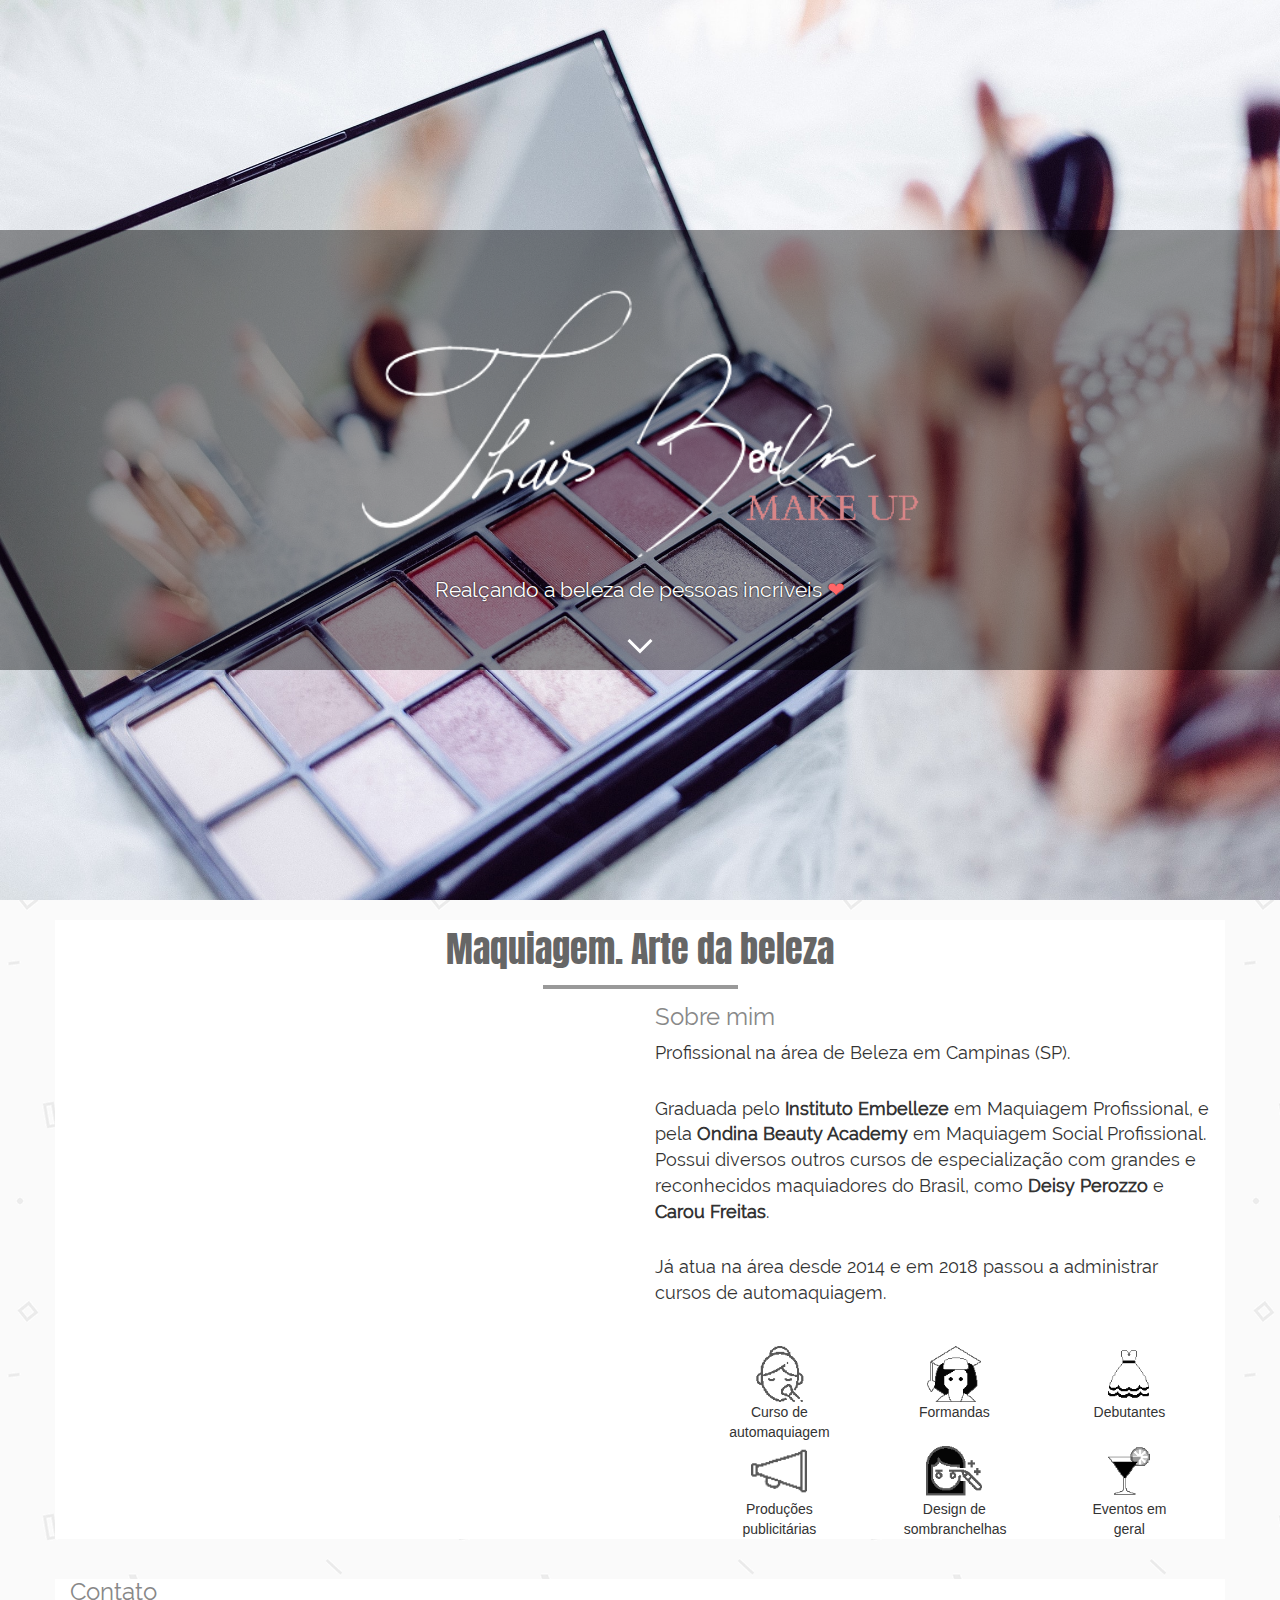
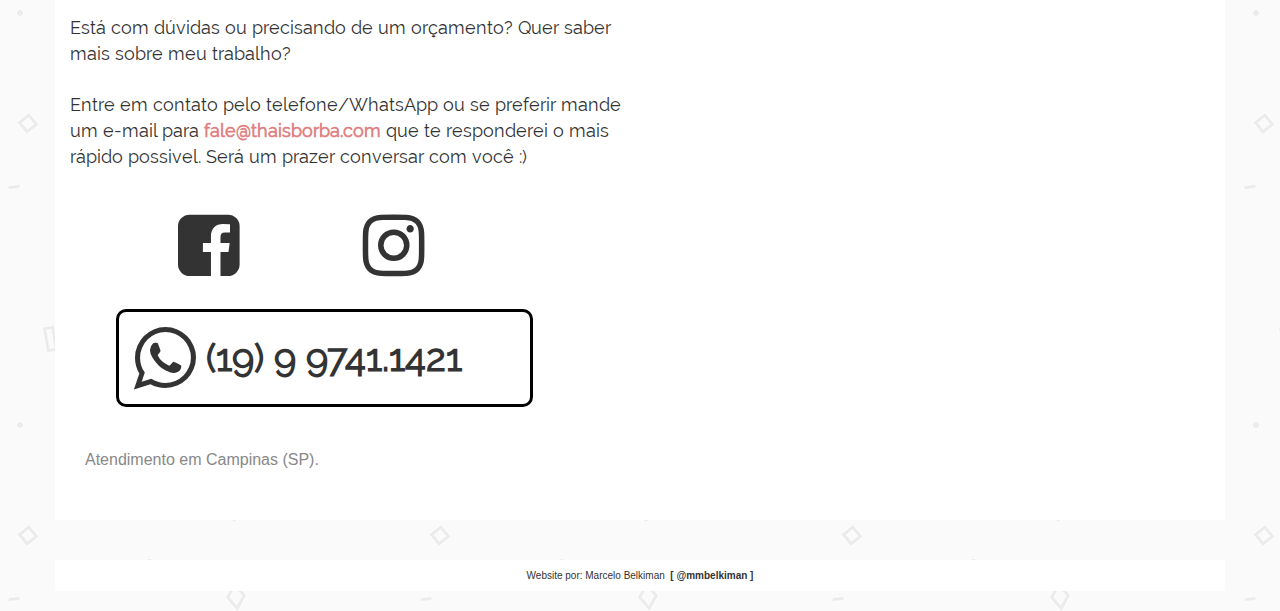
==== commit 67c4ff64: "update instagram" ====
--- a/index.html
+++ b/index.html
@@ -5,11 +5,11 @@
     <title>Thais Borba Maquiadora Campinas</title>
     <meta charset="utf-8">
     <meta name="viewport" content="width=device-width, initial-scale=1">
-    <meta name="description" content="Maquiadora profissional na região de Campinas(SP). Maquiagem de formandos, debutantes, publicidade, artísticas, festas">
-    <meta name="keywords" content="Maquiagem, Maquiadora,Campinas,noivas, formandos, debutantes, publicidade, artísticas, festas, cinema, teatro, São Paulo, RMC">
+    <meta name="description" content="Maquiadora profissional e design de sombranchelhas em Campinas(SP). Curso de automaquiagem, Maquiagem de formandos, debutantes, publicidade, artísticas, festas">
+    <meta name="keywords" content="Maquiagem,Maquiadora,Campinas,design, sombranchelhas, formandos, debutantes, publicidade, artísticas, festas, cinema, teatro, São Paulo, RMC, curso, automaquiagem">
     <meta name="robots" content="index, follow">
     <meta property='og:title' content='>Thais Borba Maquiadora Campinas' />
-    <meta property='og:description' content='Maquiadora profissional na região de Campinas(SP). Maquiagem de formandos, debutantes, publicidade, artísticas, festas'>
+    <meta property='og:description' content='Maquiadora profissional e design de sombranchelhas em Campinas(SP). Curso de automaquiagem, Maquiagem de formandos, debutantes, publicidade, artísticas, festas'>
     <meta property='og:url' content='http://thaisborba.com' />
     <meta property='og:image' content='http://thaisborba.com/logo-small.png' />
     <meta property='og:type' content='website' />
@@ -75,6 +75,7 @@
     </div>
     <!-- END: COVER -->
 
+
     <!-- About -->
     <div class="section">
         <div class="container">
@@ -89,7 +90,7 @@
             <div class="row">
                 <div class="col-md-6">
                     <!--Instagram timeline -->
-                    <iframe src="http://lightwidget.com/widgets/2fa28942802a57b2a730a4b574326d39.html" scrolling="no"
+                    <iframe src="http://lightwidget.com/widgets/fa2735be8a655f598c09783dea475e47.html" scrolling="no"
                         allowtransparency="true" class="lightwidget-widget" style="width:100%;border:0;overflow:hidden;"></iframe>
                 </div>
                 <div class="col-md-6">
@@ -175,10 +176,10 @@
                     <div id="contact-span-1">
                         <div class="col-md-1 hidden-sm hidden-xs"></div>
                         <div class="col-xs-4 text-center">
-                            <a href="https://www.facebook.com/studiothaisborba/" target="_blank"><i class="fa fa-4x fa-facebook-square "></i></a>
+                            <a href="https://www.facebook.com/thaisborbamakeup/" target="_blank"><i class="fa fa-4x fa-facebook-square "></i></a>
                         </div>
                         <div class="col-xs-4 text-center">
-                            <a href="https://www.instagram.com/studiothaisborba/" target="_blank"><i class="fa fa-4x fa-instagram  "></i></a>
+                            <a href="https://www.instagram.com/thaisborbamakeup/" target="_blank"><i class="fa fa-4x fa-instagram  "></i></a>
                         </div>
                         <div class="col-xs-2 text-center"></div>
                     </div>
@@ -234,4 +235,4 @@
     </div>
 </footer>
 
-</html>+</html>
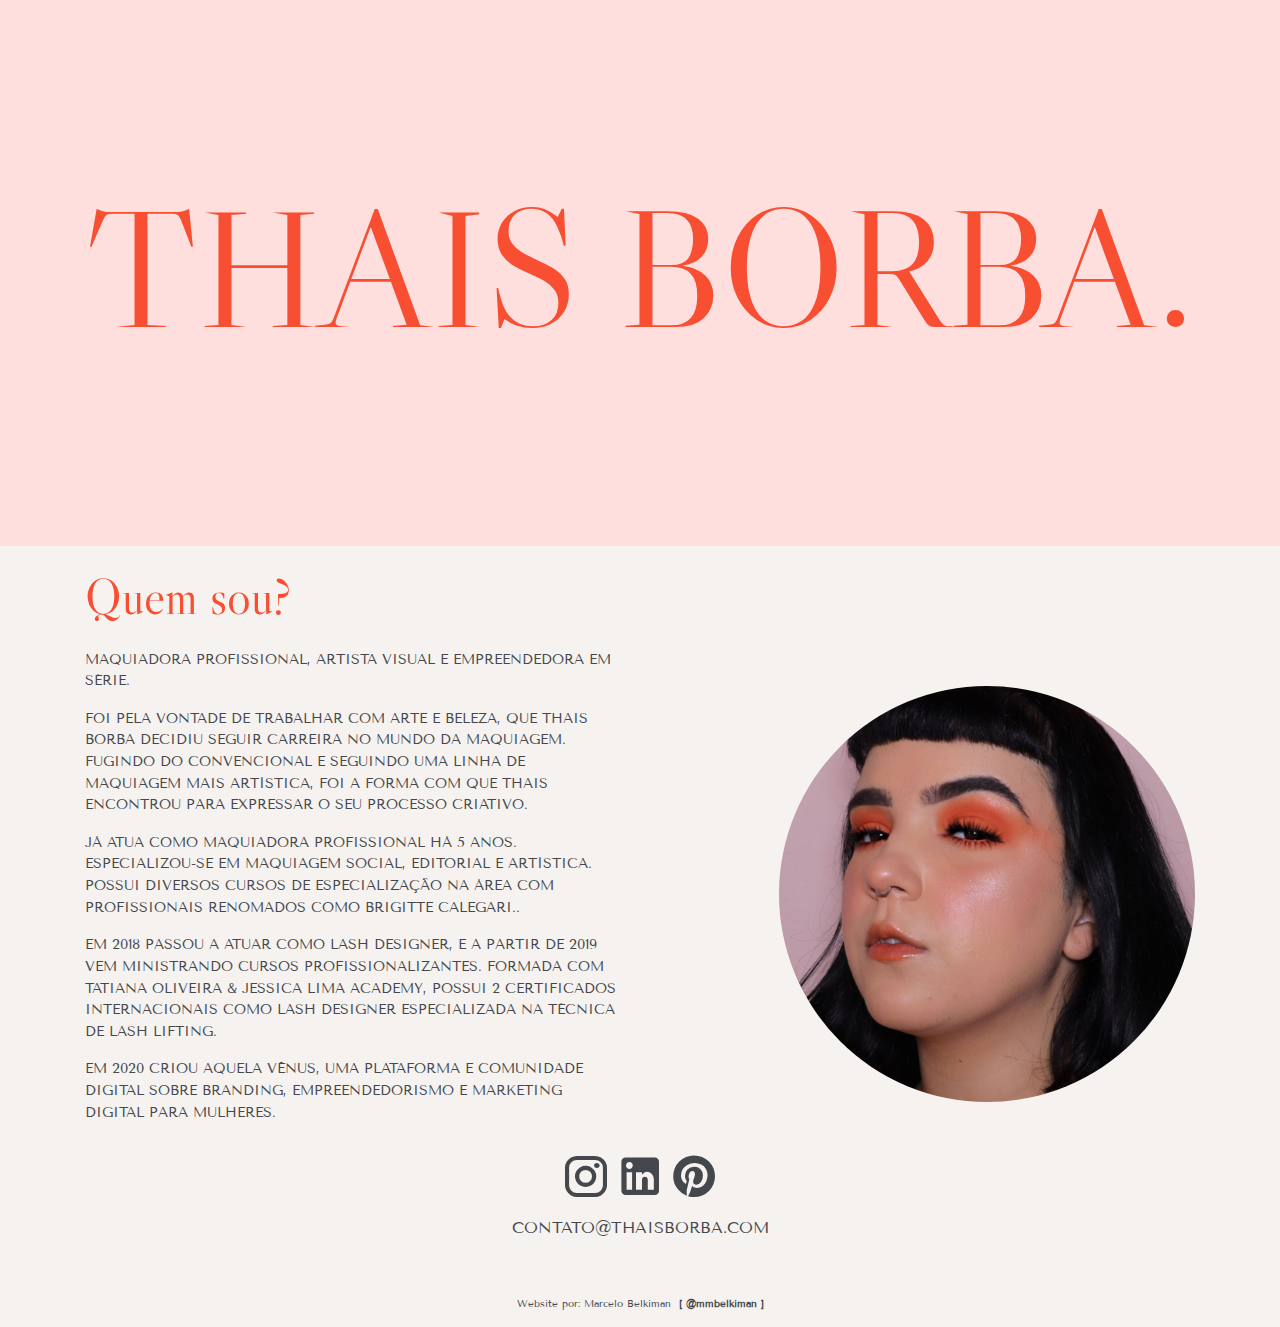
==== commit 89c349df: "new layout" ====
--- a/index.html
+++ b/index.html
@@ -1,19 +1,22 @@
 <!DOCTYPE html>
-<html>
+<html lang="br">
 
 <head>
-    <title>Thais Borba Maquiadora Campinas</title>
+    <title>Thais Borba</title>
     <meta charset="utf-8">
     <meta name="viewport" content="width=device-width, initial-scale=1">
-    <meta name="description" content="Maquiadora profissional e design de sombranchelhas em Campinas(SP). Curso de automaquiagem, Maquiagem de formandos, debutantes, publicidade, artísticas, festas">
-    <meta name="keywords" content="Maquiagem,Maquiadora,Campinas,design, sombranchelhas, formandos, debutantes, publicidade, artísticas, festas, cinema, teatro, São Paulo, RMC, curso, automaquiagem">
+    <meta name="description"
+        content="Maquiadora profissional. Curso de automaquiagem, Maquiagem de formandos, debutantes, publicidade, artísticas, festas">
+    <meta name="keywords"
+        content="Maquiagem,Maquiadora,Campinas,design, sombranchelhas, formandos, debutantes, publicidade, artísticas, festas, cinema, teatro, São Paulo, RMC, curso, automaquiagem">
     <meta name="robots" content="index, follow">
-    <meta property='og:title' content='>Thais Borba Maquiadora Campinas' />
-    <meta property='og:description' content='Maquiadora profissional e design de sombranchelhas em Campinas(SP). Curso de automaquiagem, Maquiagem de formandos, debutantes, publicidade, artísticas, festas'>
+    <meta property='og:title' content='>Thais Borba Maquiadora' />
+    <meta property='og:description'
+        content='Maquiadora profissional. Curso de automaquiagem, Maquiagem de formandos, debutantes, publicidade, artísticas, festas'>
     <meta property='og:url' content='http://thaisborba.com' />
-    <meta property='og:image' content='http://thaisborba.com/logo-small.png' />
+    <meta property='og:image' content='http://thaisborba.com/ico.png' />
     <meta property='og:type' content='website' />
-    <meta property='og:site_name' content='Thais Borba Maquiadora Campinas' />
+    <meta property='og:site_name' content='Thais Borba Maquiadora' />
     <meta property="fb:app_id" content="117677852180844" />
     <meta name="theme-color" content="#e08283">
 
@@ -24,194 +27,138 @@
     <script type="text/javascript" src="js/language.js"></script>
     <script type="text/javascript" src="js/my.js"></script>
     <script type="text/javascript" src="js/analytics.js"></script>
-    <script src="https://cdn.lightwidget.com/widgets/lightwidget.js"></script>
 
     <!-- CSS -->
-    <link href="css/pingendo.css" rel="stylesheet" type="text/css">
-    <link href="css/font-awesome.min.css" rel="stylesheet" type="text/css">
+    <link href="css/materialdesignicons.min.css" rel="stylesheet" type="text/css">
     <link href="css/bootstrap.min.css" rel="stylesheet" type="text/css">
     <link href="css/my.css" rel="stylesheet" type="text/css">
 
     <!-- ICO -->
     <link rel="icon" type="image/png" href="ico.png" />
 
+   <!--   <nav class="navbar navbar-expand-lg">
+        <div class="collapse navbar-collapse">
+            <ul class="navbar-nav mr-auto">
+                <li class="nav-item active">
+                    <a class="nav-link nav-link-active" href="#">INÍCIO</a>
+                </li>
+                <li class="nav-item active">
+                    <a class="nav-link" href="blog/index.html">BLOG</a>
+                </li>
+                <li class="nav-item">
+                    <a class="nav-link" href="#">PRODUTOS</a>
+                </li>
+                <li class="nav-item">
+                    <a class="nav-link" href="#">AQUELA VÊNUS</a>
+                </li>
+            </ul>
+        </div>
+    </nav>-->
 </head>
 
-<body style="background-image: url(background.png)">
-    <!-- COVER -->
-    <div class="cover">
-        <!-- COVER-IMAGE -->
-        <div class="cover-image" style="background-image: url(cover.jpg);"></div>
-        <div class="container-fluid" id="cover-top-container">
-            <div class="row" id="cover-top-title">
-
-                <h1 style="position: absolute; opacity: 0;">Thais Borba Maquiadora / Maquiagem profissional Campinas -
-                    SP</h1>
-
-                <!-- DESKTOP MODE -->
-                <div class="col-md-12 hidden-sm hidden-xs text-center">
-                    <img src="logo.png" height="320px" />
-                    <p class="text-inverse">
-                        <span id="cover-subtitle" class="cover-subtitle"></span> <span id="cover-heart" class="cover-heart"></span>
-                    </p>
-                    <div>
-                        <img class="scroll-image" src="scroll.png" height="50px" />
-                    </div>
-                </div>
-
-                <!-- MOBILE MODE -->
-                <div class="col-sm-12 col-xm-12 hidden-md hidden-lg hidden-xl text-center" style="padding:0px">
-                    <img src="logo-small.png" height="150px" />
-                    <p class="text-inverse">
-                        <span id="cover-subtitle-sm" class="cover-subtitle"></span> <span id="cover-heart-sm" class="cover-heart"></span>
-                    </p>
-                    <div>
-                        <img class="scroll-image" src="scroll.png" height="50px" />
-                    </div>
-                </div>
-
+<body>
+    <div class="container-fluid" style="background-color: #ffdede; margin-bottom: 20px;">
+        <div class="row">
+            <div class="col-md-12 text-center">
+                <h1 id="title">THAIS BORBA.</h1>
             </div>
         </div>
     </div>
-    <!-- END: COVER -->
-
 
     <!-- About -->
     <div class="section">
         <div class="container">
             <div class="row">
-                <div class="col-md-12 text-center">
-                    <h2 id="about-title"></h2>
+                <div class="col-md-12">
+                    <h1 id="about-title"></h1>
                 </div>
-                <div class="col-md-5 "> </div>
-                <div class="col-md-2 separator"> </div>
-
             </div>
             <div class="row">
                 <div class="col-md-6">
-                    <!--Instagram timeline -->
-                    <iframe src="http://lightwidget.com/widgets/fa2735be8a655f598c09783dea475e47.html" scrolling="no"
-                        allowtransparency="true" class="lightwidget-widget" style="width:100%;border:0;overflow:hidden;"></iframe>
-                </div>
-                <div class="col-md-6">
-                    <h3 id="about-subtitle"></h3>
                     <p class="about-content" id="about-content-1"></p>
-                    </br>
                     <p class="about-content" id="about-content-2"></p>
-                    </br>
                     <p class="about-content" id="about-content-3"></p>
                     <p class="about-content" id="about-content-4"></p>
-
-                    <div class="icons-services col-md-12 col-xs-12 text-center" style="padding-top:30px;">
-                        <div class="col-md-1  hidden-sm" col-xs-1></div>
-                        <div class="col-md-3 col-xs-6">
-                            <img src="icon-education.png" height="56px" />
-                            </br> Curso de automaquiagem
-                        </div>
-
-                        <div class="col-md-1  hidden-sm"></div>
-                        <div class="col-md-3 col-xs-6">
-                            <img src="icon-student.png" height="56px" />
-                            </br> Formandas
-                        </div>
-
-                        <div class="col-md-12 hidden-md hidden-lg hidden-xl" style="color:white; padding: 20px">.</div>
-
-                        <div class="col-md-1  hidden-sm"></div>
-                        <div class="col-md-3 col-xs-6">
-                            <img src="icon-teen.png" height="56px" />
-                            </br> Debutantes
-                        </div>
-
-                        <div class="col-md-12  hidden-xs hidden-sm"></div>
-
-                        <div class="col-md-1  hidden-sm"></div>
-                        <div class="col-md-3 col-xs-6">
-                            <img src="icon-ads.png" height="56px" />
-                            </br> Produções publicitárias
-                        </div>
-
-                        <div class="col-md-12 hidden-md hidden-lg hidden-xl" style="color:white; padding: 20px">.</div>
-
-                        <div class="col-md-1  hidden-sm"></div>
-                        <div class="col-md-3 col-xs-6">
-                            <img src="icon-eyebrows.png" height="56px" />
-                            </br> Design de sombranchelhas
-                        </div>
-
-                        <div class="col-md-1  hidden-sm"></div>
-                        <div class="col-md-3 col-xs-6">
-                            <img src="icon-event.png" height="56px" />
-                            </br> Eventos em geral
-                        </div>
-                    </div>
+                    <p class="about-content" id="about-content-5"></p>
+                </div>
+                <div id="avatar-container" class="col-md-6">
+                    <img id="avatar" src="images/avatar.png" />
                 </div>
             </div>
         </div>
     </div>
     <!-- END: About -->
 
+
+    <!-- BLOG -->
+   <!--  <div id="section-blog" class="section">
+        <div class="container">
+
+            <div class="row">
+                <div class="col-md-12 ">
+                    <h1 id="blog-title">Ultimas postagens do blog</h1>
+                </div>
+            </div>
+
+            <div class="row">
+                <div class="card">
+                    <img class="card-img-top" src="images/avatar.png" alt="Card image cap">
+                    <div class="card-body">
+                        <h3 class="card-title">Minha primeira postagem de teste</h3>
+                        <p class="card-text">Some quick example text to build on the card title and make up the bulk of
+                            the
+                            card's content.</p>
+                        <a href="blog/primeira-postagem.html" class="btn btn-primary">Ler mais</a>
+                    </div>
+                </div>
+
+                <div class="card">
+                    <img class="card-img-top" src="images/avatar.png" alt="Card image cap">
+                    <div class="card-body">
+                        <h3 class="card-title">Bla bla bla, um titulo legal, bla bla bla</h3>
+                        <p class="card-text">Some quick example text to build on the card title and make up the bulk of
+                            the
+                            card's content.</p>
+                        <a href="#" class="btn btn-primary">Ler mais</a>
+                    </div>
+                </div>
+
+                <div class="card">
+                    <img class="card-img-top" src="images/avatar.png" alt="Card image cap">
+                    <div class="card-body">
+                        <h3 class="card-title">Postagem final de teste 123 456</h3>
+                        <p class="card-text">Some quick example text to build on the card title and make up the bulk of
+                            the
+                            card's content.</p>
+                        <a href="#" class="btn btn-primary">Ler mais</a>
+                    </div>
+                </div>
+            </div>
+        </div>
+    </div>-->
+
     <!-- CONTACT -->
     <div class="section">
         <div class="container">
             <div class="row">
-                <div class="col-md-12">
-                    <h3 id="contact-title"></h3>
+                <div id="contact-content" class="col-md-12">
+                    <a href="https://www.instagram.com/thaisborbamakeup/" target="_blank"><i
+                            class="icon mdi mdi-instagram "></i></a>
+                    <a href="https://www.linkedin.com/in/thais-borba-2565abb5/" target="_blank"><i
+                            class="icon mdi mdi-linkedin"></i></a>
+                    <a href="https://br.pinterest.com/thaissborba/" target="_blank"><i
+                            class="icon mdi mdi-pinterest"></i></a>
+ 
+
+                    <!--                <a href="https://www.instagram.com/thaisborbamakeup/" target="_blank"><i-->
+                    <!--                        class="icon mdi mdi-youtube"></i></a>-->
+
+                    <p>
+                        <a id="contact-mail" href="mailto:contato@thaisborba.com" target="_blank">
+                            contato@thaisborba.com
+                        </a>
+                    </p>
                 </div>
-            </div>
-            <div class="row">
-                <div class="contact-content col-md-6">
-                    <p>
-                        <span id="contact-content-1"></span>
-                        </br>
-                        </br>
-                        <span id="contact-content-2"></span>
-                        <a href="mailto:fale@thaisborba.com" target="_blank">
-                            <span id="contact-mail">fale@thaisborba.com</span>
-                        </a>
-                        <span id="contact-content-3"></span>
-
-                    </p>
-
-                    <div id="contact-span-1">
-                        <div class="col-md-1 hidden-sm hidden-xs"></div>
-                        <div class="col-xs-4 text-center">
-                            <a href="https://www.facebook.com/thaisborbamakeup/" target="_blank"><i class="fa fa-4x fa-facebook-square "></i></a>
-                        </div>
-                        <div class="col-xs-4 text-center">
-                            <a href="https://www.instagram.com/thaisborbamakeup/" target="_blank"><i class="fa fa-4x fa-instagram  "></i></a>
-                        </div>
-                        <div class="col-xs-2 text-center"></div>
-                    </div>
-
-                    <div id="contact-span-2">
-                        <div class="col-md-1 hidden-sm hidden-xs"></div>
-                        <a href="tel:+5519997411421" target="_blank" class="col-lg-9 col-md-10 col-sm-7 col-xs-12 contact-container">
-                            <i class="fa fa-4x fa-whatsapp"></i>
-                            <span id="contact-tel">&nbsp;(19) 9 9741.1421</span>
-                        </a>
-                    </div>
-
-                    <div id="contact-span-3">
-                        <a href="https://wa.me/+5519997411421" target="_blank" id="container-tel" class="col-lg-9 col-md-10 col-sm-7 col-xs-12 contact-container">
-                            <i class="fa fa-4x fa-whatsapp"></i>
-                            <span id="whatsapp-button">&nbsp;Enviar Mensagem</span>
-                        </a>
-                    </div>
-
-                    <div id="contact-region" class="col-xs-12">
-                        Atendimento em Campinas (SP).
-                    </div>
-                </div>
-
-                <!--Facebook timeline -->
-                <div class="col-md-6 text-center">
-                    <iframe id="facebook-frame" src="https://www.facebook.com/plugins/page.php?href=https%3A%2F%2Fwww.facebook.com%2Fthaisborbamakeup%2F&tabs=timeline&width=460&height=500&small_header=true&adapt_container_width=true&hide_cover=false&show_facepile=true&appId=117677852180844"
-                        width="100%" height="500" style="border:none;overflow:hidden" scrolling="no" frameborder="0"
-                        allowTransparency="true">
-                    </iframe>
-                </div>
-
             </div>
         </div>
     </div>
@@ -223,16 +170,16 @@
         <div class="container">
             <div class="row">
                 <div class="col-md-12">
-                    <h6 class="text-center">
+                    <p id="creator">
                         Website por: Marcelo Belkiman
                         <a href="http://mmbelkiman.github.io" target="_blank">
-                            <span style="font-weight: bold">&nbsp;[ @mmbelkiman ]</span>
+                            <span id="webmaster-name">&nbsp;[ @mmbelkiman ]</span>
                         </a>
-                    </h6>
+                    </p>
                 </div>
             </div>
         </div>
     </div>
 </footer>
 
-</html>
+</html>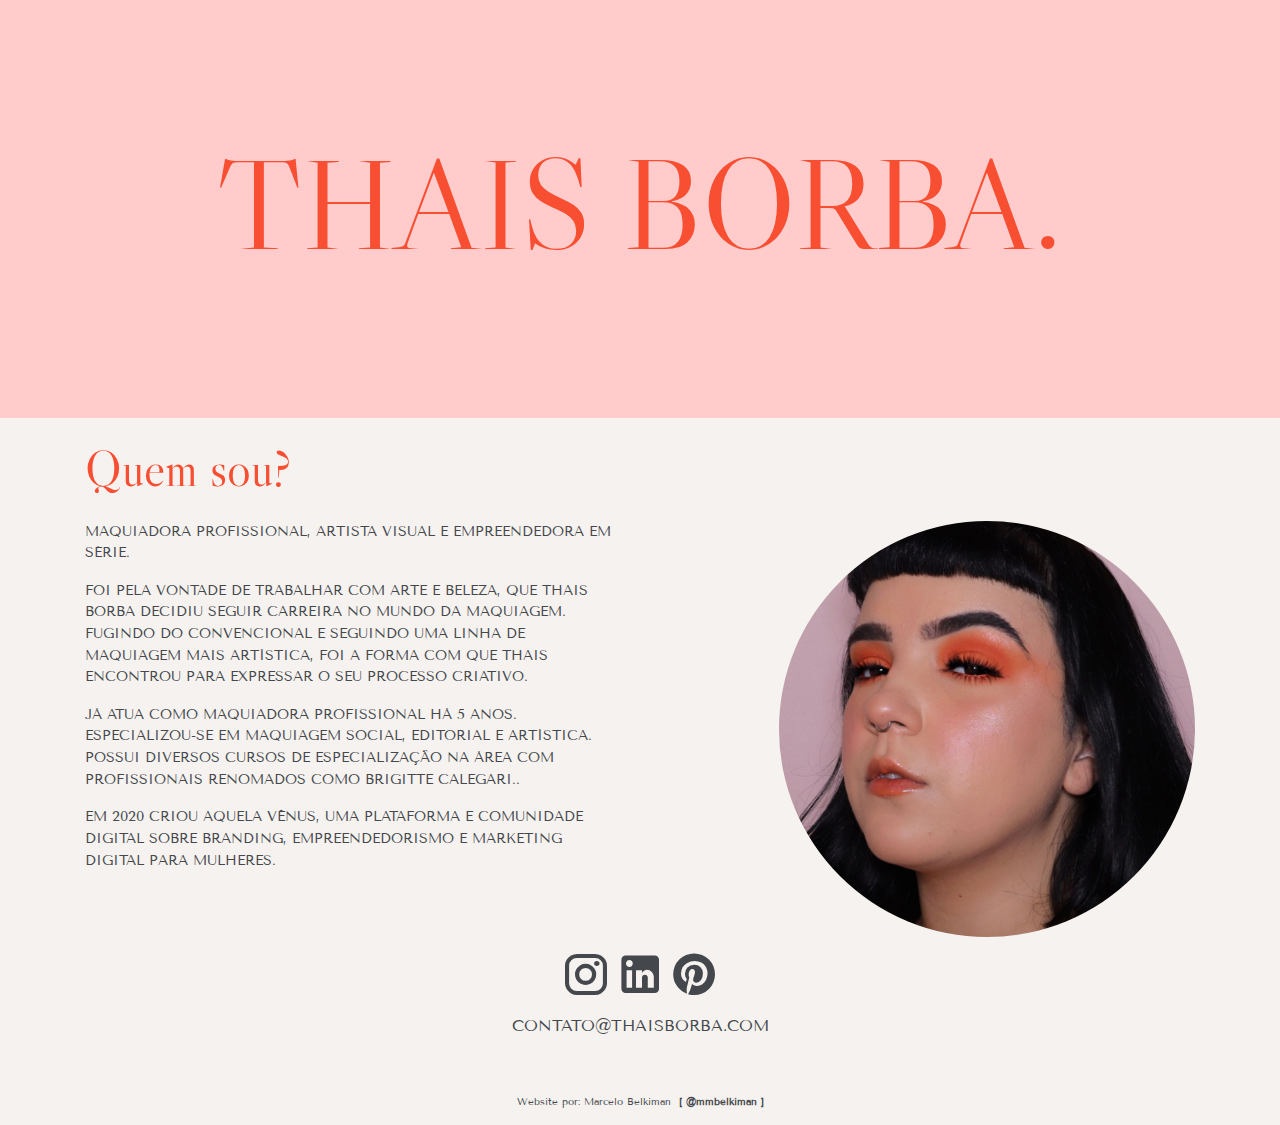
==== commit 8f83062a: "background color" ====
--- a/index.html
+++ b/index.html
@@ -57,7 +57,7 @@
 </head>
 
 <body>
-    <div class="container-fluid" style="background-color: #ffdede; margin-bottom: 20px;">
+    <div class="container-fluid" style="background-color: #ffcbcb; margin-bottom: 20px;">
         <div class="row">
             <div class="col-md-12 text-center">
                 <h1 id="title">THAIS BORBA.</h1>
@@ -142,7 +142,7 @@
         <div class="container">
             <div class="row">
                 <div id="contact-content" class="col-md-12">
-                    <a href="https://www.instagram.com/thaisborbamakeup/" target="_blank"><i
+                    <a href="https://www.instagram.com/thaissborba/" target="_blank"><i
                             class="icon mdi mdi-instagram "></i></a>
                     <a href="https://www.linkedin.com/in/thais-borba-2565abb5/" target="_blank"><i
                             class="icon mdi mdi-linkedin"></i></a>
--- a/css/my.css
+++ b/css/my.css
@@ -130,7 +130,7 @@
 }
 
 #title {
-    font-size: 10.5em;
+    font-size: 8em;
     padding-top: 1em;
     padding-bottom: 1em;
 }
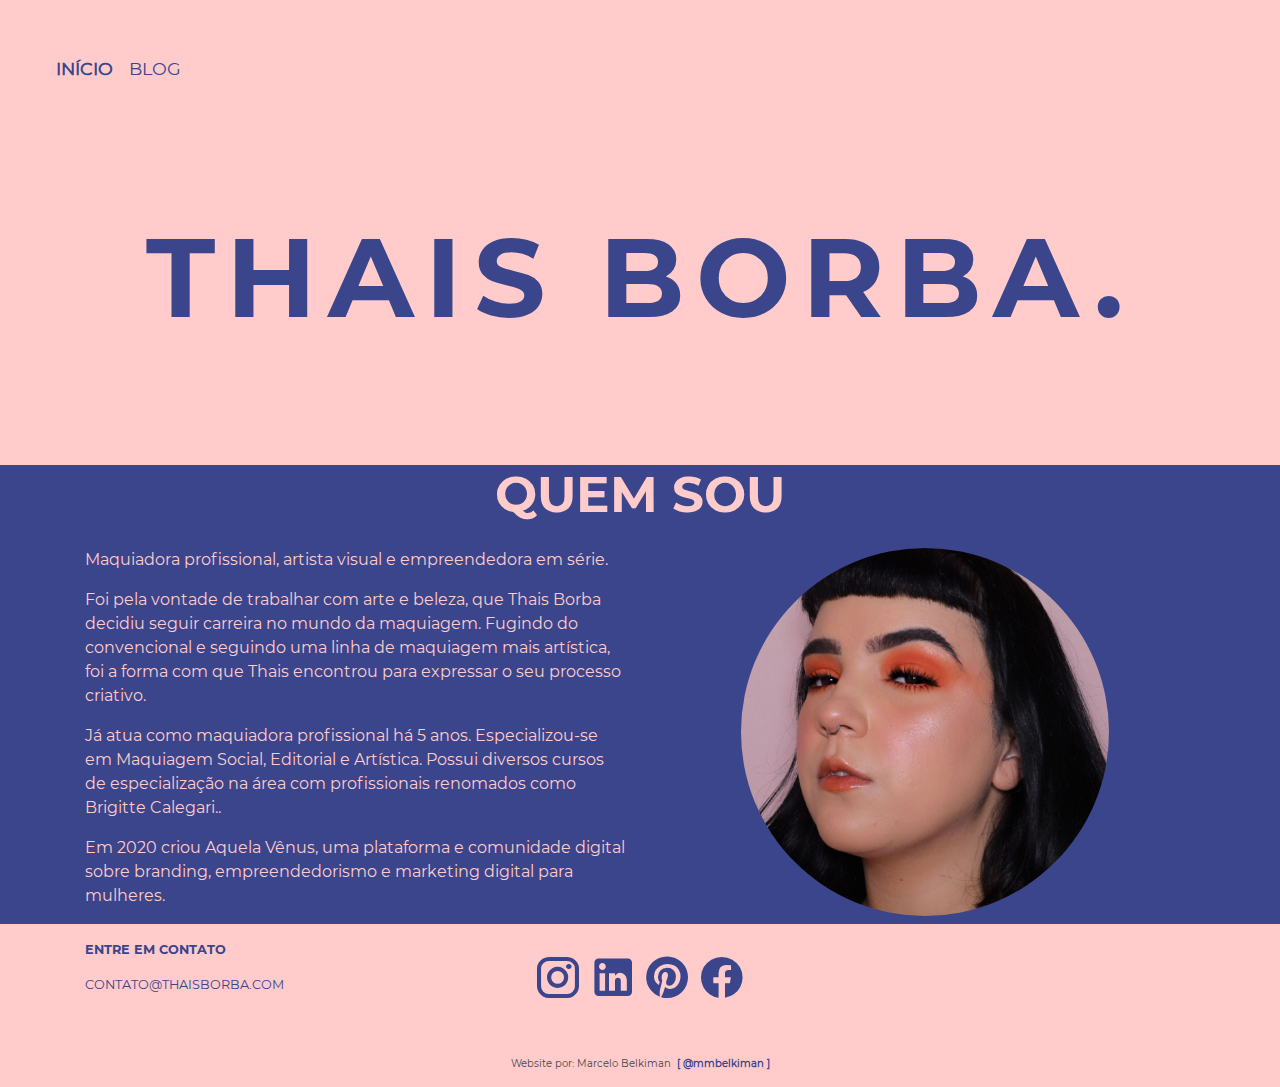
==== commit 8b8a46a6: "new colors" ====
--- a/index.html
+++ b/index.html
@@ -36,28 +36,33 @@
     <!-- ICO -->
     <link rel="icon" type="image/png" href="ico.png" />
 
-   <!--   <nav class="navbar navbar-expand-lg">
-        <div class="collapse navbar-collapse">
+    <nav class="navbar navbar-expand-lg">
+        <div class=" navbar-nav">
             <ul class="navbar-nav mr-auto">
                 <li class="nav-item active">
                     <a class="nav-link nav-link-active" href="#">INÍCIO</a>
                 </li>
                 <li class="nav-item active">
-                    <a class="nav-link" href="blog/index.html">BLOG</a>
+                    <a class="nav-link" href="https://medium.com/thais-borba-blog" target="_blank">BLOG</a>
                 </li>
-                <li class="nav-item">
+                <!--
+                <li class="nav-item" style="visibility: hidden;">
+                    <a class="nav-link" href="#">MATERIAIS GRATUITOS</a>
+                </li>
+                <li class="nav-item" style="visibility: hidden;">
                     <a class="nav-link" href="#">PRODUTOS</a>
                 </li>
-                <li class="nav-item">
-                    <a class="nav-link" href="#">AQUELA VÊNUS</a>
+                <li class="nav-item" style="visibility: hidden;">
+                    <a class="nav-link" href="#">CANAL TELEGRAM</a>
                 </li>
+                -->
             </ul>
         </div>
-    </nav>-->
+    </nav>
 </head>
 
 <body>
-    <div class="container-fluid" style="background-color: #ffcbcb; margin-bottom: 20px;">
+    <div class="container-fluid" id="top-content">
         <div class="row">
             <div class="col-md-12 text-center">
                 <h1 id="title">THAIS BORBA.</h1>
@@ -66,7 +71,7 @@
     </div>
 
     <!-- About -->
-    <div class="section">
+    <div class="section" id="about">
         <div class="container">
             <div class="row">
                 <div class="col-md-12">
@@ -91,7 +96,7 @@
 
 
     <!-- BLOG -->
-   <!--  <div id="section-blog" class="section">
+    <!--  <div id="section-blog" class="section">
         <div class="container">
 
             <div class="row">
@@ -138,26 +143,32 @@
     </div>-->
 
     <!-- CONTACT -->
-    <div class="section">
+    <div id="section-contact" class="section">
         <div class="container">
             <div class="row">
-                <div id="contact-content" class="col-md-12">
+                <div  class="col-md-3">
+                    <p class="contact-mail">
+                         Entre em contato
+                    </p>
+                    <p class="contact-mail">
+                        <a  href="mailto:contato@thaisborba.com" target="_blank">
+                            contato@thaisborba.com
+                        </a>
+                    </p>
+                </div>
+                <div id="contact-content" class="col-md-6">
                     <a href="https://www.instagram.com/thaissborba/" target="_blank"><i
                             class="icon mdi mdi-instagram "></i></a>
                     <a href="https://www.linkedin.com/in/thais-borba-2565abb5/" target="_blank"><i
                             class="icon mdi mdi-linkedin"></i></a>
                     <a href="https://br.pinterest.com/thaissborba/" target="_blank"><i
                             class="icon mdi mdi-pinterest"></i></a>
- 
+                    <a href="https://br.pinterest.com/thaissborba/" target="_blank"><i
+                            class="icon mdi mdi-facebook"></i></a>
 
                     <!--                <a href="https://www.instagram.com/thaisborbamakeup/" target="_blank"><i-->
                     <!--                        class="icon mdi mdi-youtube"></i></a>-->
 
-                    <p>
-                        <a id="contact-mail" href="mailto:contato@thaisborba.com" target="_blank">
-                            contato@thaisborba.com
-                        </a>
-                    </p>
                 </div>
             </div>
         </div>
--- a/css/my.css
+++ b/css/my.css
@@ -5,13 +5,13 @@
 */
 
 @font-face {
-    font-family: 'LibreCaslonDisplay-Regular';
-    src: url('../fonts/LibreCaslonDisplay-Regular.ttf');
+    font-family: 'Montserrat-Regular';
+    src: url('../fonts/Montserrat-Regular.ttf');
 }
 
 @font-face {
-    font-family: 'TenorSans-Regular';
-    src: url('../fonts/TenorSans-Regular.ttf');
+    font-family: 'Montserrat-Bold';
+    src: url('../fonts/Montserrat-Bold.ttf');
 }
 
 head {
@@ -19,18 +19,14 @@
 }
 
 body {
-    background-color: #f6f2ef;
-}
-
-footer {
-    background-color: #f6f2ef;
+    background-color: #3a458b;
 }
 
 h1 {
     font-size: 50px;
-    font-family: 'LibreCaslonDisplay-Regular', serif;
+    font-family: 'Montserrat-Bold', sans-serif;
     padding-bottom: 0.3em;
-    color: #f84e32;
+    color: #3a458b;
 }
 
 h2 {
@@ -38,40 +34,27 @@
     font-size: 32px;
     margin-top: 10px;
     margin-bottom: 10px;
-    font-family: 'LibreCaslonDisplay-Regular', serif;
+    font-family: 'Montserrat-Regular', sans-serif;
 }
 
 h3 {
     font-size: 1.25rem;
-    font-family: 'LibreCaslonDisplay-Regular', serif;
+    font-family: 'Montserrat-Regular', sans-serif;
 }
 
 a {
+    color: #3a458b;
+    font-family: 'Montserrat-Regular', sans-serif;
+}
+
+a:hover {
+    color: #3a45ff;
+}
+
+p {
+    font-size: 1.0rem;
     color: #44484d;
-    font-family: 'TenorSans-Regular', sans-serif;
-}
-
-a:hover {
-    color: #383838;
-}
-
-p {
-    font-size: 0.9rem;
-    color: #44484d;
-    font-family: 'TenorSans-Regular', sans-serif;
-}
-
-li{
-    font-size: 1.2em;
-}
-
-.nav-link-active {
-    color: black;
-    font-weight: bold;
-}
-
-.about-content {
-    text-transform: uppercase;
+    font-family: 'Montserrat-Regular', sans-serif;
 }
 
 .btn-primary {
@@ -104,25 +87,60 @@
     font-size: 50px;
 }
 
+#about-title {
+    color: #ffcbcb;
+    text-align: center;
+}
+
+#top-content {
+    background-color: #ffcbcb;
+}
+
+#about-content {
+    background-color: #3a458b;
+}
+
+.about-content {
+    color: #ffcbcb
+}
+
+/**CONTACT */
+
+#section-contact {
+    background-color: #ffcbcb;
+    padding-top: 1em;
+}
+
 #contact-content {
     text-align: center;
 }
+
+.contact-mail {
+    color: #3a458b;
+    text-transform: uppercase;
+    font-size: 0.8em;
+    font-family: 'Montserrat-Bold', sans-serif;
+}
+/** *********/
+
+/** FOOTER */
+footer {
+    background-color: #ffcbcb;
+} 
+/***** ********/
 
 #section-blog {
     padding-top: 2em;
     padding-bottom: 2em;
 }
 
-#avatar-container {
-    align-self: center;
-}
-
 #avatar {
-    height: 26em;
-    width: 26em;
+    height: 23em;
+    width: 23em;
     border-radius: 50%;
+    margin-left: auto;
+    margin-right: auto;
     display: block;
-    margin-left: auto;
 }
 
 #webmaster-name {
@@ -130,21 +148,29 @@
 }
 
 #title {
-    font-size: 8em;
+    letter-spacing: 0.1em;
+    font-size: 7em;
     padding-top: 1em;
     padding-bottom: 1em;
 }
 
-#blog-title {
-   
-}
-
-#about-title {
-}
-
-.navbar{
+li {
+    font-size: 1.1em;
+}
+
+.navbar {
     padding-top: 3em;
     padding-left: 3em;
+    background-color: #ffcbcb;
+}
+
+.nav-link-active {
+    color: #3a458b;
+    font-weight: bold;
+}
+
+.nav-link {
+    color: #3a458b;
 }
 
 #creator {
@@ -157,18 +183,6 @@
     line-height: 100px;
 }
 
-#contact-tel {
-    font-size: 38px;
-    font-weight: bold;
-    position: absolute;
-    top: 20%;
-}
-
-#contact-mail {
-    font-size: 16px;
-    text-transform: uppercase;
-}
-
 .separator {
     background-color: #383838;
     height: 4px;
@@ -181,12 +195,14 @@
 
 @media (max-width: 767px) {
     #title {
-        font-size: 5.5em;
+        font-size: 4.5em;
         padding-top: 1em;
         padding-bottom: 1em;
-    }    
-}
-
-@media (max-width: 470px) {
-    
-}+    }
+    #avatar {
+        height: 20em;
+        width: 20em;
+    }
+}
+
+@media (max-width: 470px) {}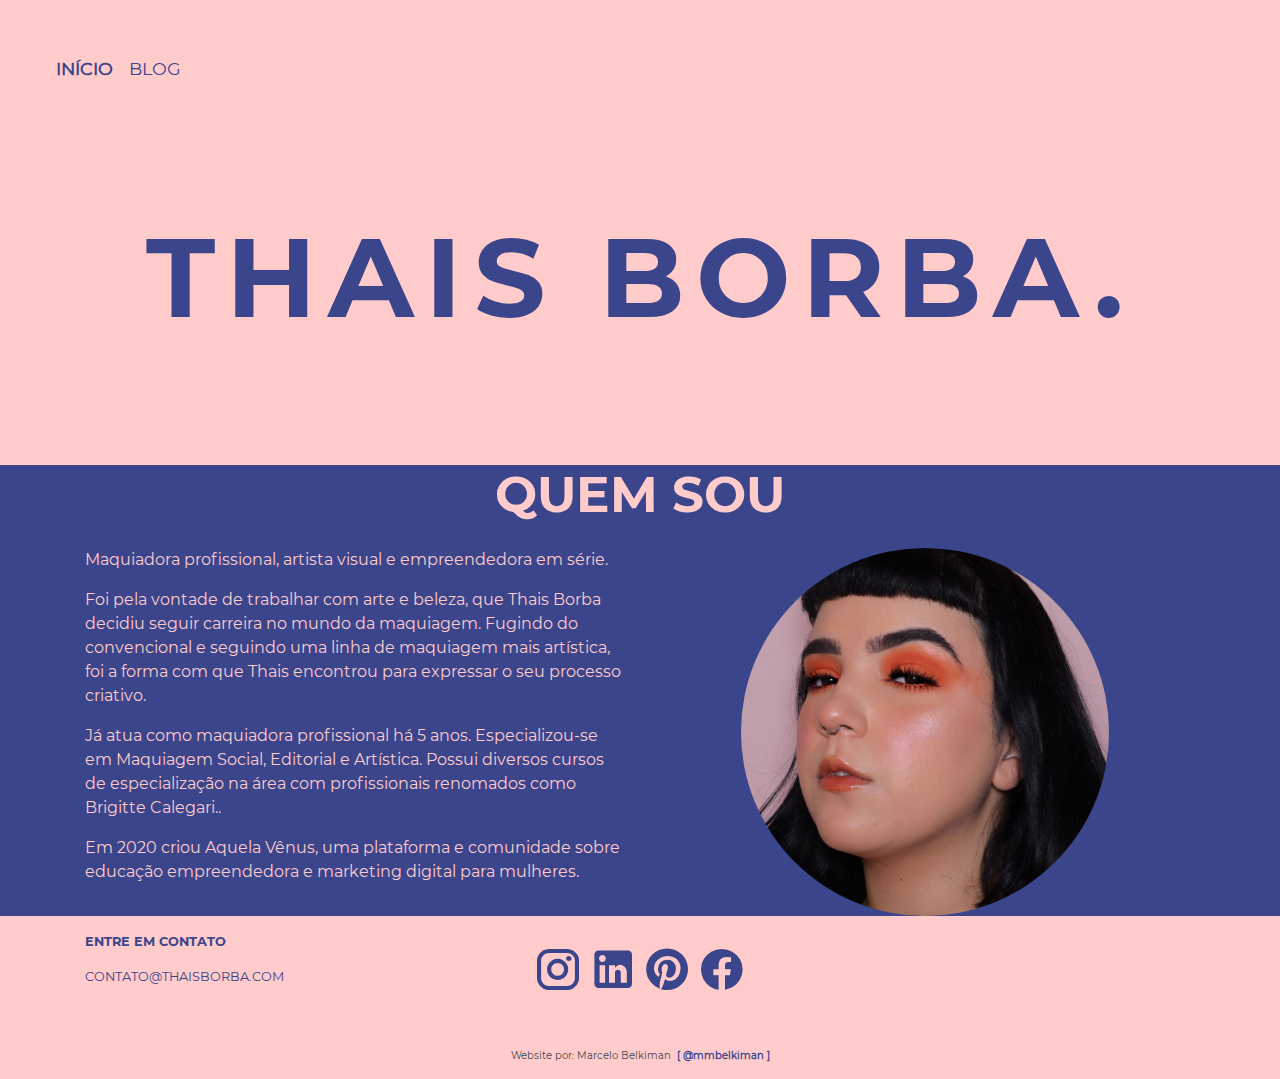
==== commit 8cbd3553: "social links" ====
--- a/index.html
+++ b/index.html
@@ -163,7 +163,7 @@
                             class="icon mdi mdi-linkedin"></i></a>
                     <a href="https://br.pinterest.com/thaissborba/" target="_blank"><i
                             class="icon mdi mdi-pinterest"></i></a>
-                    <a href="https://br.pinterest.com/thaissborba/" target="_blank"><i
+                    <a href="https://www.facebook.com/thaisbborba" target="_blank"><i
                             class="icon mdi mdi-facebook"></i></a>
 
                     <!--                <a href="https://www.instagram.com/thaisborbamakeup/" target="_blank"><i-->
--- a/css/my.css
+++ b/css/my.css
@@ -205,4 +205,14 @@
     }
 }
 
-@media (max-width: 470px) {}+@media (max-width: 470px) {
+    #title {
+        font-size: 4.0em;
+        padding-top: 1em;
+        padding-bottom: 1em;
+    }
+    #avatar {
+        height: 14em;
+        width: 14em;
+    }
+}